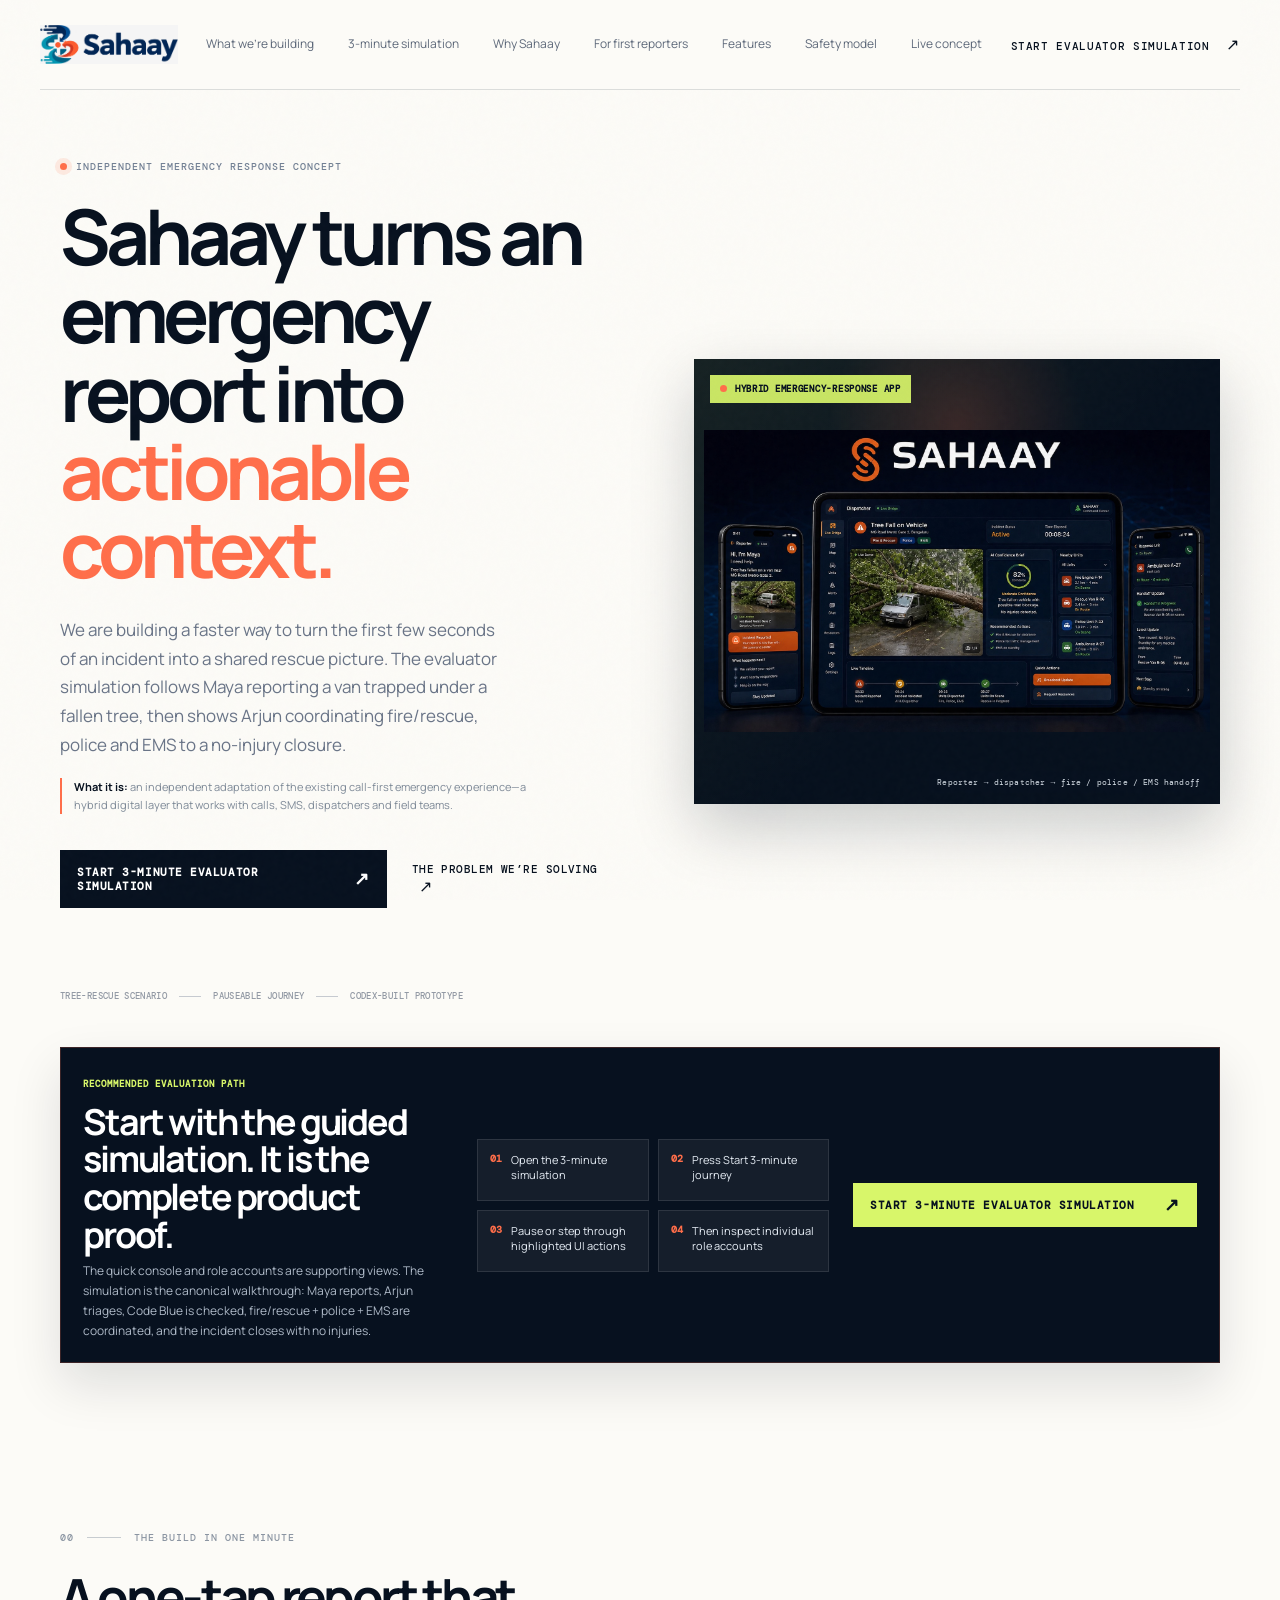
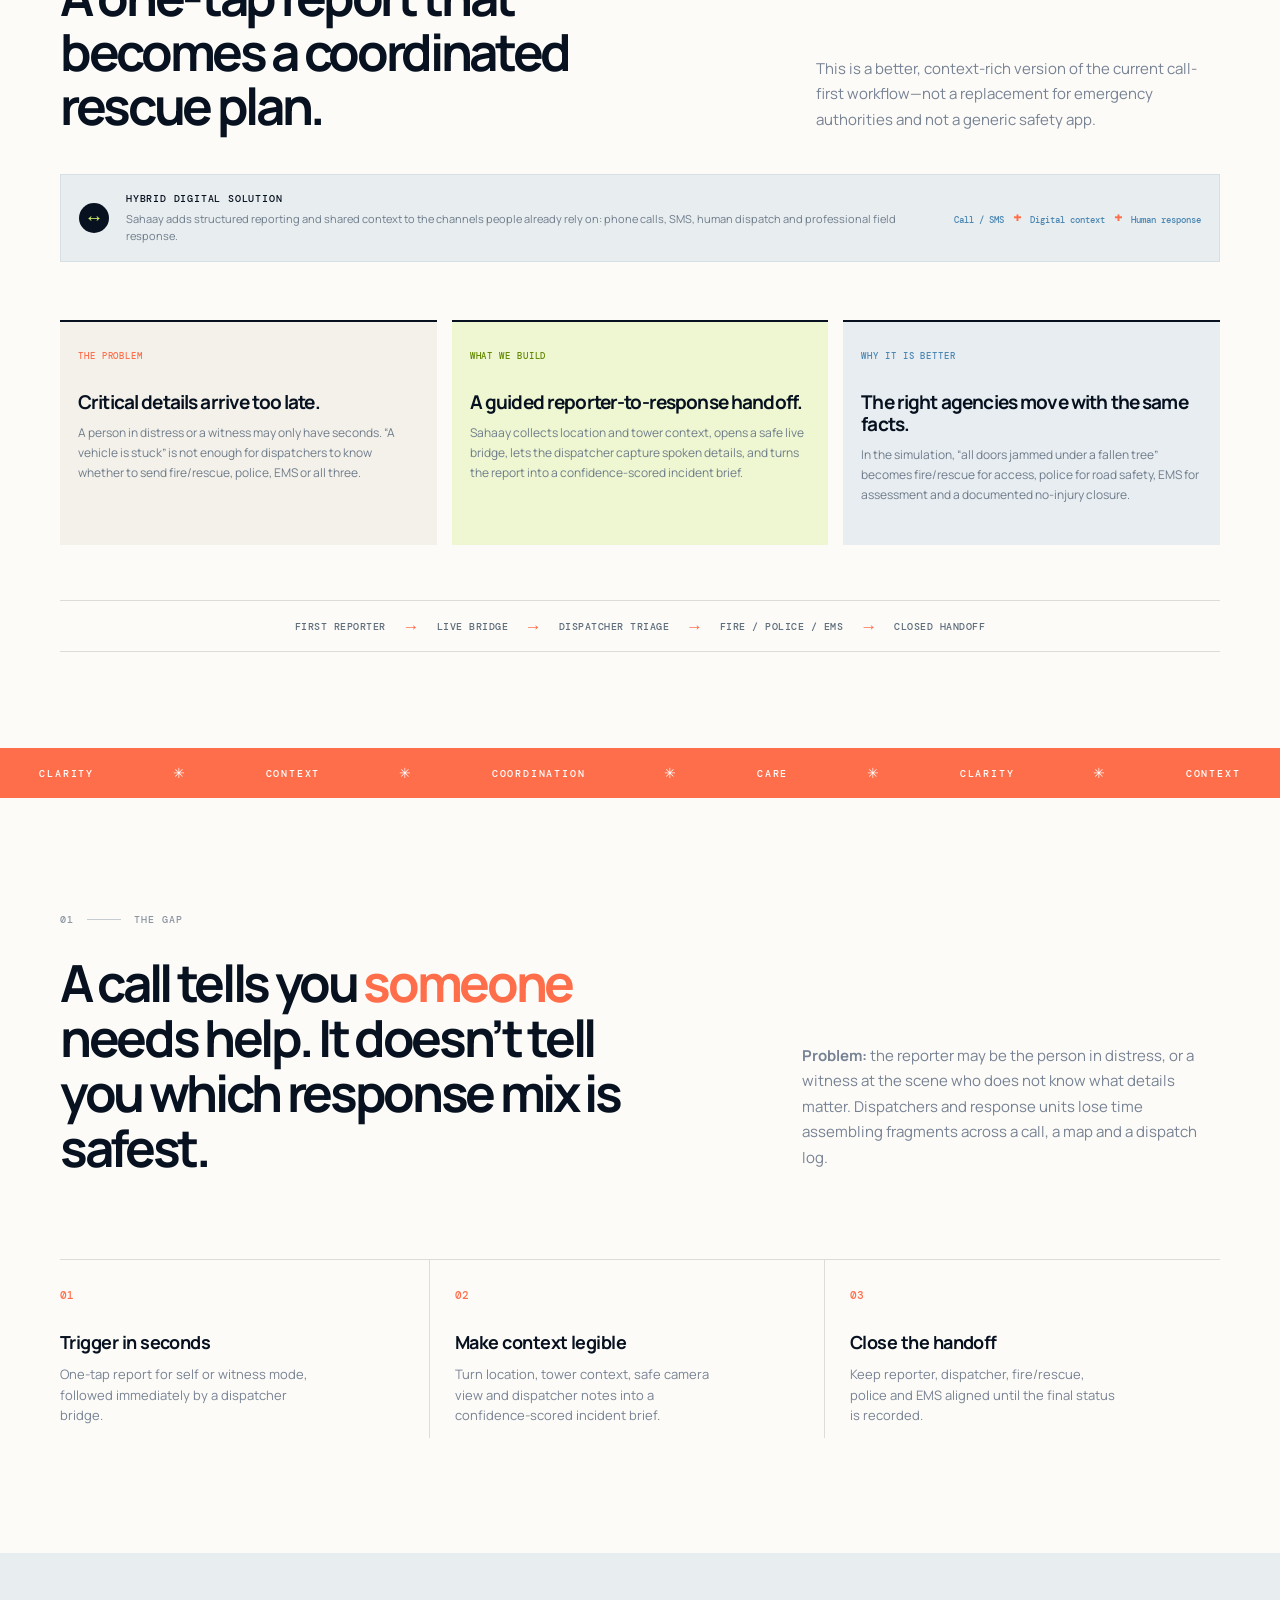
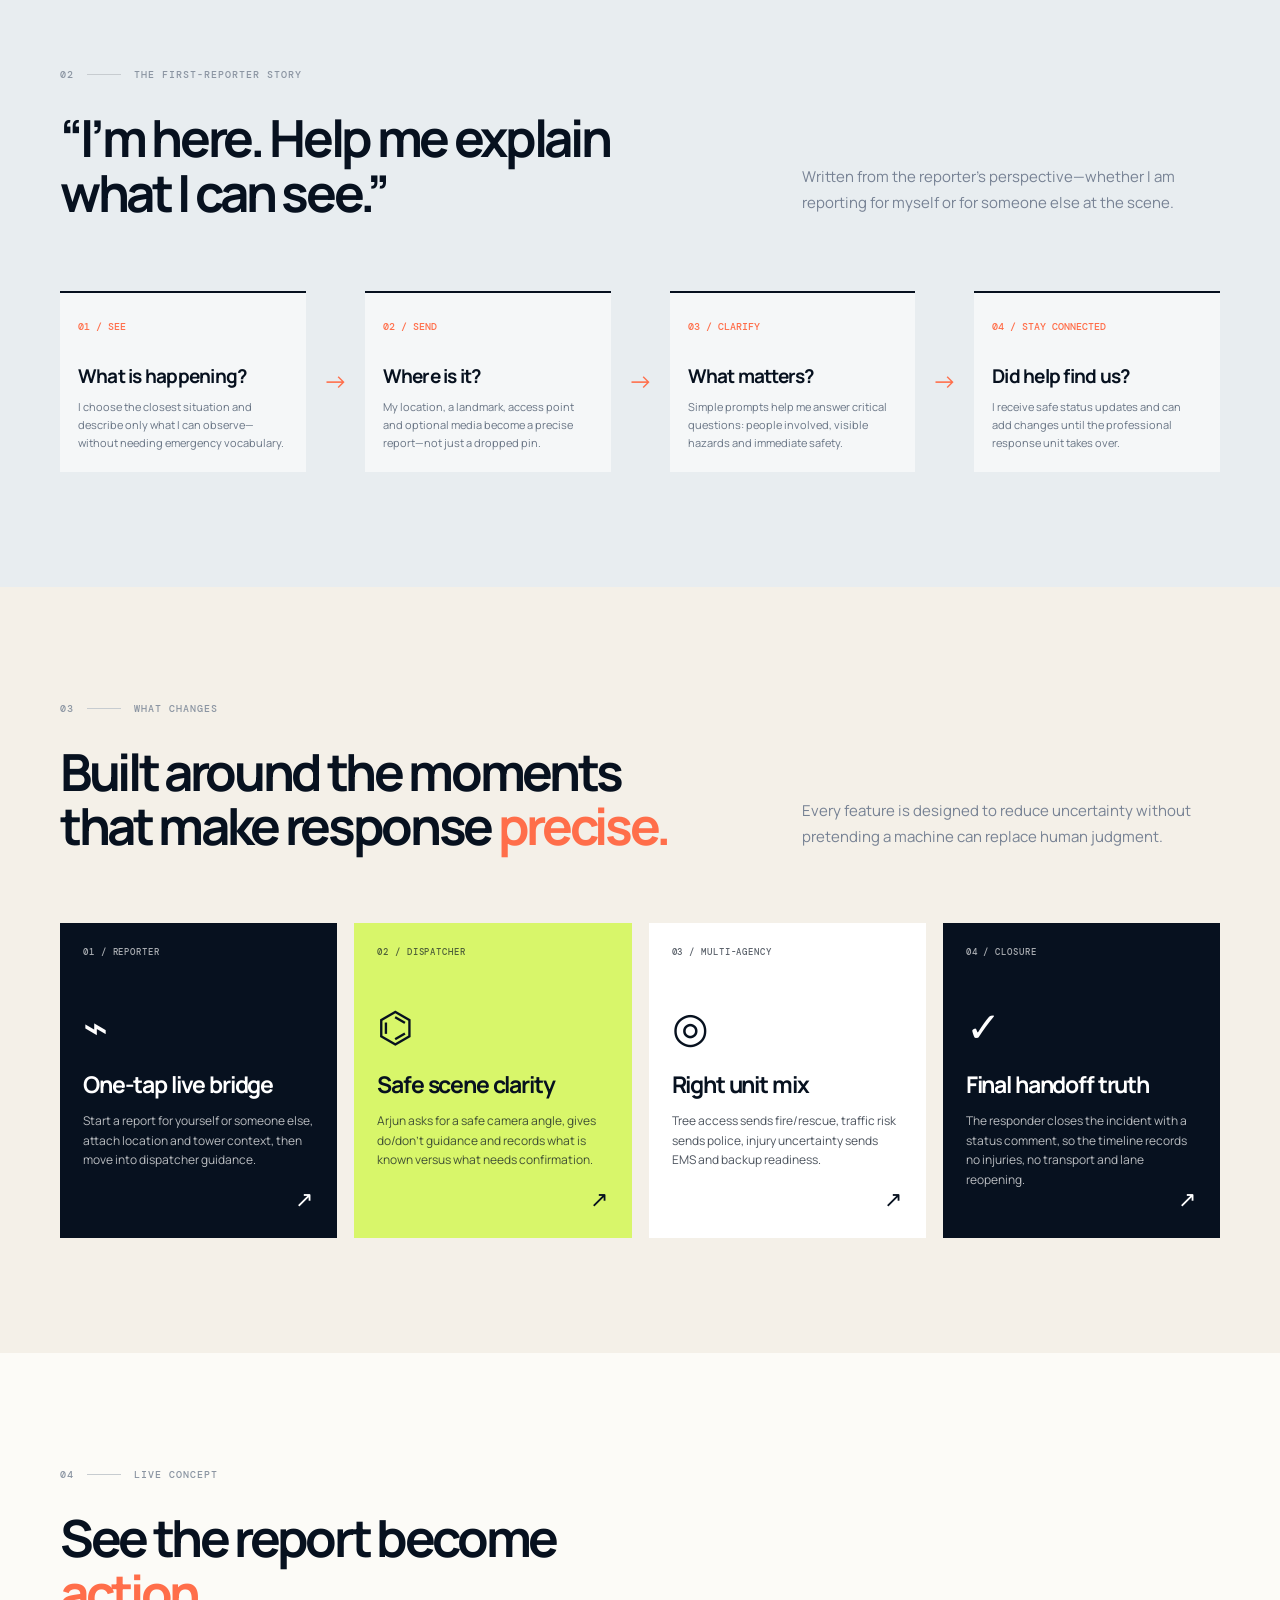
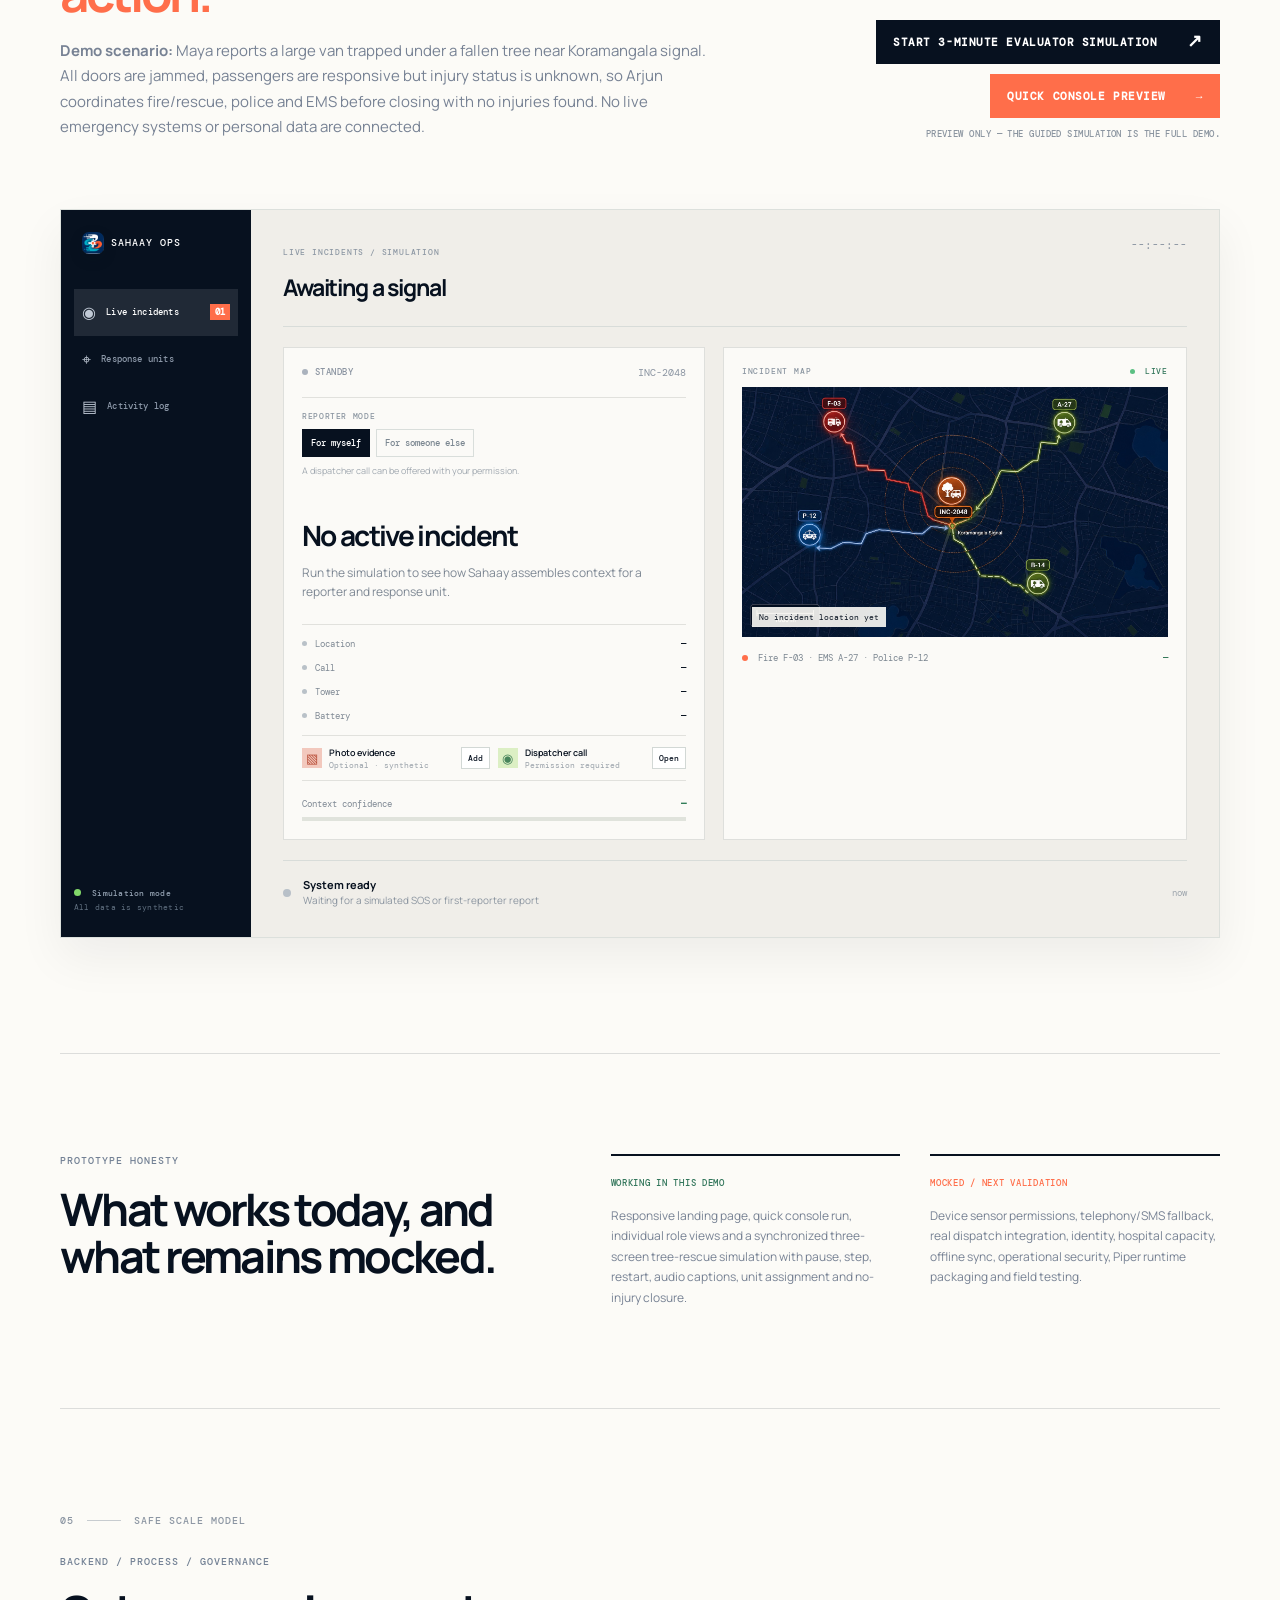
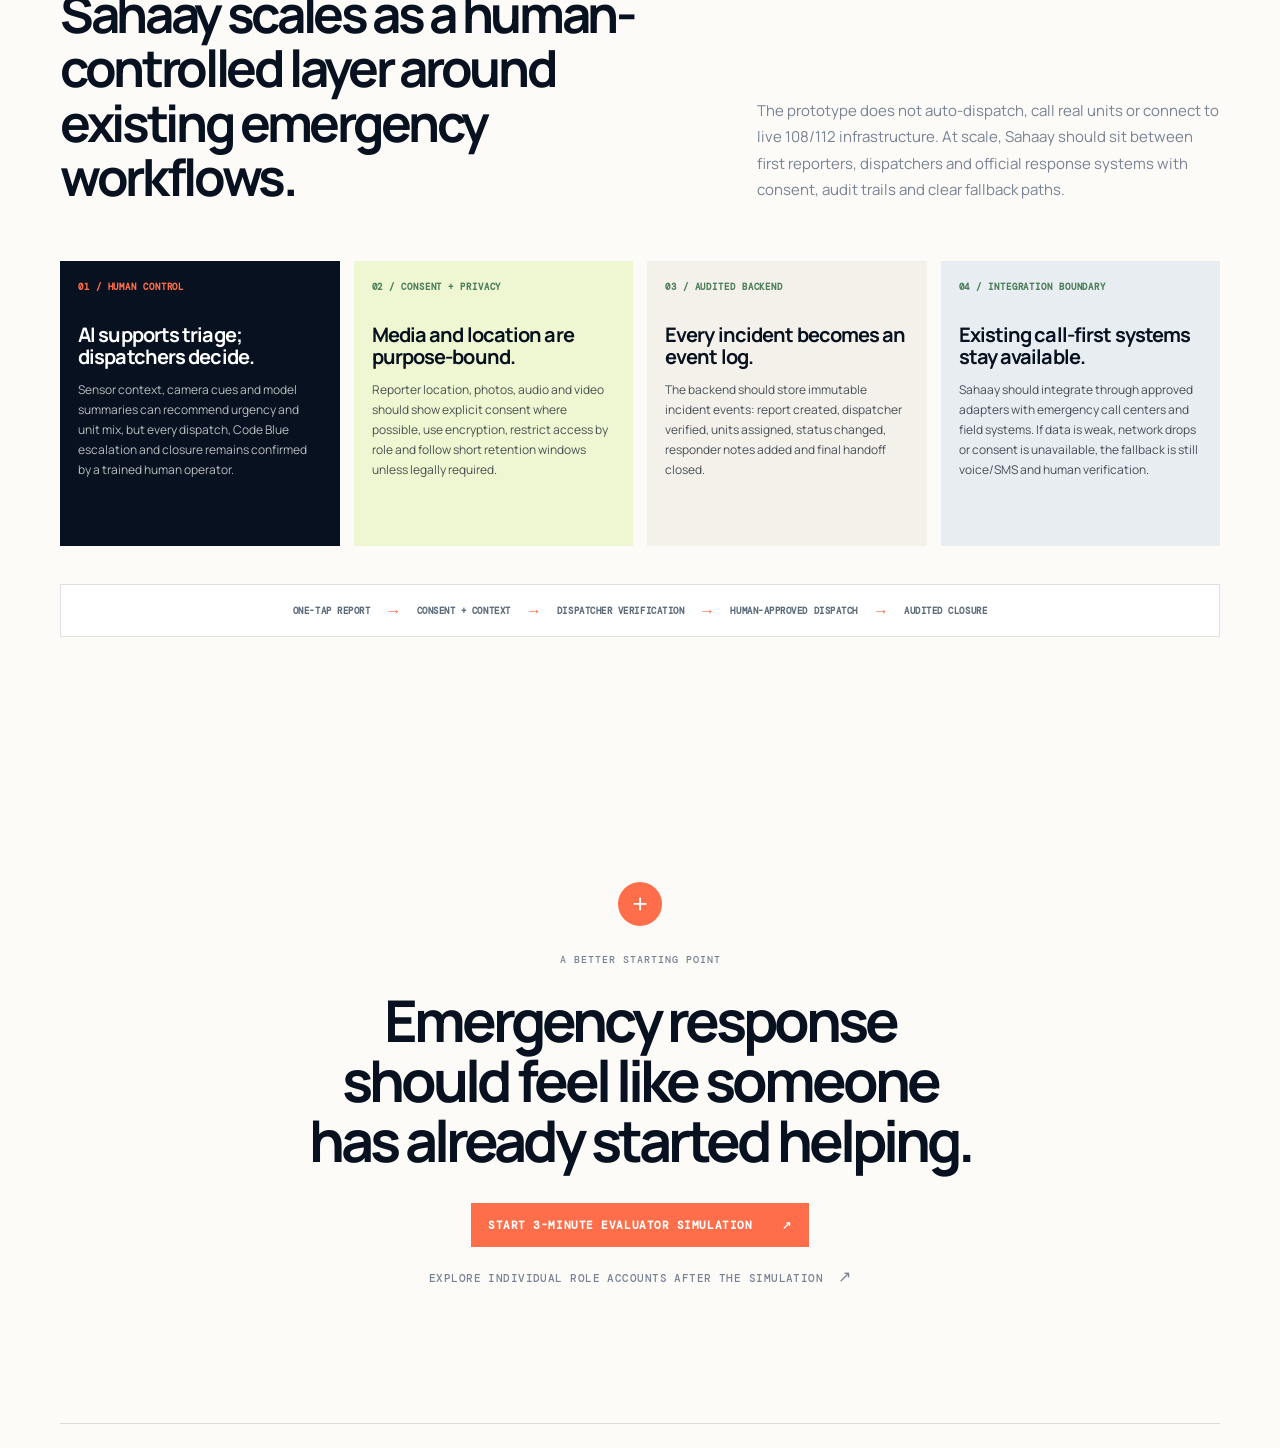
==== index.html @ c4c4ac71 "Build Sahaay emergency response prototype" ====
<!doctype html>
<html lang="en">
  <head>
    <meta charset="UTF-8" />
    <meta name="viewport" content="width=device-width, initial-scale=1.0" />
    <meta name="theme-color" content="#07111f" />
    <meta name="description" content="Sahaay is an independent Indian emergency-response prototype for first reporters, dispatchers and response units. The guided demo shows a tree-fall vehicle rescue where one report becomes a verified multi-agency handoff." />
    <meta name="keywords" content="emergency response, first reporter, witness reporting, dispatcher, SOS, incident intelligence, India, public service prototype" />
    <title>Sahaay — Emergency response, with the full picture</title>
    <link rel="icon" href="assets/sahaay-mark-logo.png" type="image/png" />
    <link rel="apple-touch-icon" href="assets/sahaay-mark-logo.png" />
    <script type="application/ld+json">
      {"@context":"https://schema.org","@type":"SoftwareApplication","name":"Sahaay","applicationCategory":"PublicSafetyApplication","description":"An independent hackathon prototype for a reporter who may be the person in distress or someone reporting for them. Sahaay turns a one-tap report into a confidence-scored live bridge, dispatcher brief and multi-agency response handoff.","audience":["People reporting for themselves","Witnesses reporting for someone else","Emergency dispatchers","Police, fire and medical response units","Hackathon evaluators"],"featureList":["Recommended 3-minute guided evaluator simulation","One-tap self or witness incident reporting","Location and tower context","Safe camera guidance","Human-reviewed live incident bridge","Fire, police and EMS dispatch package","Code Blue escalation check","No-injury closure handoff","Human-controlled safe-scale model"],"isAccessibleForFree":true,"softwareVersion":"concept-spike-1","releaseNotes":"simulation.html is the canonical evaluator walkthrough. Synthetic data only; no live emergency-system integration."}
    </script>
    <link rel="preconnect" href="https://fonts.googleapis.com" />
    <link rel="preconnect" href="https://fonts.gstatic.com" crossorigin />
    <link href="https://fonts.googleapis.com/css2?family=DM+Mono:wght@400;500&family=Manrope:wght@400;500;600;700;800&display=swap" rel="stylesheet" />
    <link rel="stylesheet" href="styles.css" />
  </head>
  <body>
    <div class="noise" aria-hidden="true"></div>
    <header class="site-header">
      <a class="brand brand-full" href="#top" aria-label="Sahaay home"><img class="brand-logo" src="assets/sahaay-logo.png" alt="" /></a>
      <nav class="nav-links" id="primaryNav" aria-label="Primary navigation">
        <a href="#build">What we’re building</a>
        <a href="simulation.html">3-minute simulation</a>
        <a href="#why">Why Sahaay</a>
        <a href="#responders">For first reporters</a>
        <a href="#features">Features</a>
        <a href="#safety">Safety model</a>
        <a href="#demo">Live concept</a>
      </nav>
      <button class="menu-toggle" type="button" aria-label="Open menu" aria-expanded="false" aria-controls="primaryNav"><span></span><span></span><span></span></button>
      <a class="header-cta" href="simulation.html">Start evaluator simulation <span>↗</span></a>
    </header>

    <main id="top">
      <section class="hero shell">
        <div class="hero-copy">
          <p class="eyebrow"><span class="pulse-dot"></span> Independent emergency response concept</p>
          <h1>Sahaay turns an emergency report into <em>actionable context.</em></h1>
          <p class="hero-lede">We are building a faster way to turn the first few seconds of an incident into a shared rescue picture. The evaluator simulation follows Maya reporting a van trapped under a fallen tree, then shows Arjun coordinating fire/rescue, police and EMS to a no-injury closure.</p>
          <p class="hybrid-positioning"><strong>What it is:</strong> an independent adaptation of the existing call-first emergency experience—a hybrid digital layer that works with calls, SMS, dispatchers and field teams.</p>
          <div class="hero-actions">
            <a class="button button-primary" href="simulation.html">Start 3-minute evaluator simulation <span>↗</span></a>
            <a class="text-link" href="#why">The problem we’re solving <span>↗</span></a>
          </div>
          <div class="trust-row"><span>Tree-rescue scenario</span><span class="trust-line"></span><span>Pauseable journey</span><span class="trust-line"></span><span>Codex-built prototype</span></div>
        </div>
        <div class="hero-visual hero-visual-image" aria-label="Sahaay emergency-response app mockup showing reporter, dispatcher and response-unit screens for the tree-fall rescue">
          <img src="assets/sahaay-hero-app-v3.jpg" alt="Sahaay emergency-response app mockup with reporter mobile, dispatcher tablet and response-unit mobile screens for a synthetic tree-fall rescue" />
          <span class="mockup-badge">Hybrid emergency-response app</span>
          <span class="mockup-caption">Reporter → dispatcher → fire / police / EMS handoff</span>
        </div>
      </section>

      <section class="evaluator-path shell" aria-labelledby="evaluatorPathTitle">
        <div class="evaluator-path-copy">
          <span class="path-kicker">Recommended evaluation path</span>
          <h2 id="evaluatorPathTitle">Start with the guided simulation. It is the complete product proof.</h2>
          <p>The quick console and role accounts are supporting views. The simulation is the canonical walkthrough: Maya reports, Arjun triages, Code Blue is checked, fire/rescue + police + EMS are coordinated, and the incident closes with no injuries.</p>
        </div>
        <ol class="path-steps" aria-label="How to evaluate Sahaay">
          <li><strong>01</strong><span>Open the 3-minute simulation</span></li>
          <li><strong>02</strong><span>Press Start 3-minute journey</span></li>
          <li><strong>03</strong><span>Pause or step through highlighted UI actions</span></li>
          <li><strong>04</strong><span>Then inspect individual role accounts</span></li>
        </ol>
        <a class="button button-primary" href="simulation.html">Start 3-minute evaluator simulation <span>↗</span></a>
      </section>

      <section class="build-brief shell" id="build" aria-labelledby="build-title">
        <div class="section-kicker"><span>00</span><span class="kicker-line"></span><span>The build in one minute</span></div>
        <div class="build-brief-heading"><h2 id="build-title">A one-tap report that becomes a coordinated rescue plan.</h2><p>This is a better, context-rich version of the current call-first workflow—not a replacement for emergency authorities and not a generic safety app.</p></div>
        <div class="hybrid-note"><span class="hybrid-note-mark">↔</span><div><strong>Hybrid digital solution</strong><p>Sahaay adds structured reporting and shared context to the channels people already rely on: phone calls, SMS, human dispatch and professional field response.</p></div><span class="hybrid-flow">Call / SMS <b>+</b> Digital context <b>+</b> Human response</span></div>
        <div class="build-brief-grid">
          <article><span class="brief-label problem-label">THE PROBLEM</span><h3>Critical details arrive too late.</h3><p>A person in distress or a witness may only have seconds. “A vehicle is stuck” is not enough for dispatchers to know whether to send fire/rescue, police, EMS or all three.</p></article>
          <article><span class="brief-label build-label">WHAT WE BUILD</span><h3>A guided reporter-to-response handoff.</h3><p>Sahaay collects location and tower context, opens a safe live bridge, lets the dispatcher capture spoken details, and turns the report into a confidence-scored incident brief.</p></article>
          <article><span class="brief-label better-label">WHY IT IS BETTER</span><h3>The right agencies move with the same facts.</h3><p>In the simulation, “all doors jammed under a fallen tree” becomes fire/rescue for access, police for road safety, EMS for assessment and a documented no-injury closure.</p></article>
        </div>
        <div class="journey-line" aria-label="Sahaay main journey"><span>First reporter</span><b>→</b><span>Live bridge</span><b>→</b><span>Dispatcher triage</span><b>→</b><span>Fire / Police / EMS</span><b>→</b><span>Closed handoff</span></div>
      </section>

      <section class="marquee-strip" aria-label="Sahaay principles"><div class="marquee-inner"><span>CLARITY</span><b>✳</b><span>CONTEXT</span><b>✳</b><span>COORDINATION</span><b>✳</b><span>CARE</span><b>✳</b><span>CLARITY</span><b>✳</b><span>CONTEXT</span></div></section>

      <section class="section shell" id="why">
        <div class="section-kicker"><span>01</span><span class="kicker-line"></span><span>The gap</span></div>
        <div class="split-heading"><h2>A call tells you <em>someone</em> needs help. It doesn’t tell you which response mix is safest.</h2><p><strong>Problem:</strong> the reporter may be the person in distress, or a witness at the scene who does not know what details matter. Dispatchers and response units lose time assembling fragments across a call, a map and a dispatch log.</p></div>
        <div class="stat-grid"><article><strong>01</strong><h3>Trigger in seconds</h3><p>One-tap report for self or witness mode, followed immediately by a dispatcher bridge.</p></article><article><strong>02</strong><h3>Make context legible</h3><p>Turn location, tower context, safe camera view and dispatcher notes into a confidence-scored incident brief.</p></article><article><strong>03</strong><h3>Close the handoff</h3><p>Keep reporter, dispatcher, fire/rescue, police and EMS aligned until the final status is recorded.</p></article></div>
      </section>

      <section class="section responder-section" id="responders">
        <div class="shell"><div class="section-kicker"><span>02</span><span class="kicker-line"></span><span>The first-reporter story</span></div>
          <div class="split-heading"><h2>“I’m here. Help me explain what I can see.”</h2><p>Written from the reporter’s perspective—whether I am reporting for myself or for someone else at the scene.</p></div>
          <div class="responder-flow" aria-label="Reporter experience with Sahaay, for self-reporting or reporting for someone else">
            <article><span class="flow-step">01 / SEE</span><h3>What is happening?</h3><p>I choose the closest situation and describe only what I can observe—without needing emergency vocabulary.</p></article>
            <span class="flow-arrow">→</span>
            <article><span class="flow-step">02 / SEND</span><h3>Where is it?</h3><p>My location, a landmark, access point and optional media become a precise report—not just a dropped pin.</p></article>
            <span class="flow-arrow">→</span>
            <article><span class="flow-step">03 / CLARIFY</span><h3>What matters?</h3><p>Simple prompts help me answer critical questions: people involved, visible hazards and immediate safety.</p></article>
            <span class="flow-arrow">→</span>
            <article><span class="flow-step">04 / STAY CONNECTED</span><h3>Did help find us?</h3><p>I receive safe status updates and can add changes until the professional response unit takes over.</p></article>
          </div>
        </div>
      </section>

      <section class="section feature-section" id="features">
        <div class="shell"><div class="section-kicker"><span>03</span><span class="kicker-line"></span><span>What changes</span></div><div class="split-heading"><h2>Built around the moments that make response <em>precise.</em></h2><p>Every feature is designed to reduce uncertainty without pretending a machine can replace human judgment.</p></div>
          <div class="feature-grid">
            <article class="feature-card feature-dark"><div class="feature-number">01 / REPORTER</div><div class="feature-icon">⌁</div><h3>One-tap live bridge</h3><p>Start a report for yourself or someone else, attach location and tower context, then move into dispatcher guidance.</p><span class="feature-arrow">↗</span></article>
            <article class="feature-card feature-lime"><div class="feature-number">02 / DISPATCHER</div><div class="feature-icon">⌬</div><h3>Safe scene clarity</h3><p>Arjun asks for a safe camera angle, gives do/don’t guidance and records what is known versus what needs confirmation.</p><span class="feature-arrow">↗</span></article>
            <article class="feature-card feature-cream"><div class="feature-number">03 / MULTI-AGENCY</div><div class="feature-icon">◎</div><h3>Right unit mix</h3><p>Tree access sends fire/rescue, traffic risk sends police, injury uncertainty sends EMS and backup readiness.</p><span class="feature-arrow">↗</span></article>
            <article class="feature-card feature-dark"><div class="feature-number">04 / CLOSURE</div><div class="feature-icon">✓</div><h3>Final handoff truth</h3><p>The responder closes the incident with a status comment, so the timeline records no injuries, no transport and lane reopening.</p><span class="feature-arrow">↗</span></article>
          </div>
        </div>
      </section>

      <section class="section demo-section" id="demo"><div class="shell"><div class="section-kicker"><span>04</span><span class="kicker-line"></span><span>Live concept</span></div><div class="demo-heading"><div><h2>See the report become <em>action.</em></h2><p><strong>Demo scenario:</strong> Maya reports a large van trapped under a fallen tree near Koramangala signal. All doors are jammed, passengers are responsive but injury status is unknown, so Arjun coordinates fire/rescue, police and EMS before closing with no injuries found. No live emergency systems or personal data are connected.</p></div><div class="demo-actions"><a class="button button-primary simulate-btn" href="simulation.html">Start 3-minute evaluator simulation <span>↗</span></a><button class="button button-dark simulate-btn" id="simulateBtn" type="button">Quick console preview <span>→</span></button><small class="demo-action-note">Preview only — the guided simulation is the full demo.</small></div></div>
        <div class="demo-console">
          <div class="console-sidebar"><div class="console-brand"><img class="brand-mark-img brand-mark-small" src="assets/sahaay-mark-logo.png" alt="" /> SAHAAY OPS</div><div class="console-nav active"><span>◉</span> Live incidents <b>01</b></div><div class="console-nav"><span>⌖</span> Response units</div><div class="console-nav"><span>▤</span> Activity log</div><div class="console-footer"><span class="online-dot"></span> Simulation mode<br /><small>All data is synthetic</small></div></div>
          <div class="console-main"><div class="console-toolbar"><div><small>LIVE INCIDENTS / SIMULATION</small><h3 id="incidentTitle">Awaiting a signal</h3></div><span class="toolbar-time mono" id="toolbarTime">--:--:--</span></div>
            <div class="console-grid"><div class="incident-panel"><div class="panel-heading"><span class="status-pill muted" id="incidentStatus"><i></i> STANDBY</span><span class="mono">INC-2048</span></div><div class="reporter-mode" aria-label="Choose who is reporting"><span class="mode-label">REPORTER MODE</span><div class="mode-buttons"><button class="mode-button active" data-mode="self" type="button">For myself</button><button class="mode-button" data-mode="other" type="button">For someone else</button></div><small id="modeHint">A dispatcher call can be offered with your permission.</small></div><div class="big-signal" id="bigSignal">No active incident</div><p class="panel-copy" id="panelCopy">Run the simulation to see how Sahaay assembles context for a reporter and response unit.</p><div class="sensor-list"><div><span class="sensor-dot"></span><span>Location</span><b id="sensorLocation">—</b></div><div><span class="sensor-dot"></span><span>Call</span><b id="sensorCall">—</b></div><div><span class="sensor-dot"></span><span>Tower</span><b id="sensorNetwork">—</b></div><div><span class="sensor-dot"></span><span>Battery</span><b id="sensorBattery">—</b></div></div><div class="evidence-tools"><div class="evidence-tool"><span class="evidence-icon">▧</span><div><strong>Photo evidence</strong><small id="photoStatus">Optional · synthetic</small></div><button class="evidence-button" id="photoBtn" type="button">Add</button><input id="photoInput" type="file" accept="image/*" capture="environment" hidden /></div><div class="evidence-tool"><span class="evidence-icon audio">◉</span><div><strong>Dispatcher call</strong><small id="audioStatus">Permission required</small></div><button class="evidence-button" id="audioBtn" type="button">Open</button></div></div><div class="confidence"><span>Context confidence</span><strong id="confidenceValue">—</strong><div class="confidence-bar"><i id="confidenceBar"></i></div></div></div>
              <div class="map-panel"><div class="map-toolbar"><span>INCIDENT MAP</span><span class="map-live"><i></i> LIVE</span></div><div class="large-map map-image"><img src="assets/incident-map-evaluator-v2.jpg" alt="Synthetic dark incident map with Fire F-03, Ambulance A-27, Police P-12 and backup B-14 routes converging on INC-2048" /><span class="map-caption" id="mapCaption">No incident location yet</span></div><div class="unit-status"><span><i class="unit-dot"></i> Fire F-03 · EMS A-27 · Police P-12</span><b id="unitEta">—</b></div></div></div>
            <div class="timeline" id="timeline"><div class="timeline-item"><span class="timeline-dot"></span><div><strong>System ready</strong><small>Waiting for a simulated SOS or first-reporter report</small></div><time>now</time></div></div>
          </div>
        </div>
      </div></section>

      <section class="scope-section shell" aria-labelledby="scope-title"><div><p class="eyebrow">Prototype honesty</p><h2 id="scope-title">What works today, and what remains mocked.</h2></div><div class="scope-grid"><div><span class="scope-label works">WORKING IN THIS DEMO</span><p>Responsive landing page, quick console run, individual role views and a synchronized three-screen tree-rescue simulation with pause, step, restart, audio captions, unit assignment and no-injury closure.</p></div><div><span class="scope-label mocked">MOCKED / NEXT VALIDATION</span><p>Device sensor permissions, telephony/SMS fallback, real dispatch integration, identity, hospital capacity, offline sync, operational security, Piper runtime packaging and field testing.</p></div></div></section>

      <section class="safe-scale-section shell" id="safety" aria-labelledby="safety-title">
        <div class="section-kicker"><span>05</span><span class="kicker-line"></span><span>Safe scale model</span></div>
        <div class="safe-scale-heading">
          <div>
            <p class="eyebrow">Backend / process / governance</p>
            <h2 id="safety-title">Sahaay scales as a human-controlled layer around existing emergency workflows.</h2>
          </div>
          <p>The prototype does not auto-dispatch, call real units or connect to live 108/112 infrastructure. At scale, Sahaay should sit between first reporters, dispatchers and official response systems with consent, audit trails and clear fallback paths.</p>
        </div>
        <div class="safe-scale-grid" aria-label="How Sahaay could work safely at scale">
          <article>
            <span class="safe-label">01 / HUMAN CONTROL</span>
            <h3>AI supports triage; dispatchers decide.</h3>
            <p>Sensor context, camera cues and model summaries can recommend urgency and unit mix, but every dispatch, Code Blue escalation and closure remains confirmed by a trained human operator.</p>
          </article>
          <article>
            <span class="safe-label">02 / CONSENT + PRIVACY</span>
            <h3>Media and location are purpose-bound.</h3>
            <p>Reporter location, photos, audio and video should show explicit consent where possible, use encryption, restrict access by role and follow short retention windows unless legally required.</p>
          </article>
          <article>
            <span class="safe-label">03 / AUDITED BACKEND</span>
            <h3>Every incident becomes an event log.</h3>
            <p>The backend should store immutable incident events: report created, dispatcher verified, units assigned, status changed, responder notes added and final handoff closed.</p>
          </article>
          <article>
            <span class="safe-label">04 / INTEGRATION BOUNDARY</span>
            <h3>Existing call-first systems stay available.</h3>
            <p>Sahaay should integrate through approved adapters with emergency call centers and field systems. If data is weak, network drops or consent is unavailable, the fallback is still voice/SMS and human verification.</p>
          </article>
        </div>
        <div class="process-strip" aria-label="Safe incident process">
          <span>One-tap report</span>
          <b>→</b>
          <span>Consent + context</span>
          <b>→</b>
          <span>Dispatcher verification</span>
          <b>→</b>
          <span>Human-approved dispatch</span>
          <b>→</b>
          <span>Audited closure</span>
        </div>
      </section>

      <section class="closing shell"><div class="closing-mark">+</div><p class="eyebrow">A better starting point</p><h2>Emergency response should feel like someone has already started helping.</h2><a class="button button-dark" href="simulation.html">Start 3-minute evaluator simulation <span>↗</span></a><p class="closing-secondary"><a class="text-link" href="demo-login.html">Explore individual role accounts after the simulation <span>↗</span></a></p></section>
    </main>
    <footer class="site-footer shell"><span>© 2026 Sahaay concept</span><span>Independent prototype · Not an official government service</span><a href="#top">Back to top ↑</a></footer>
    <script src="menu.js"></script>
    <script src="app.js"></script>
  </body>
</html>
---- styles.css ----
:root{--ink:#07111f;--muted:#657084;--cream:#f4f0e8;--paper:#fcfbf7;--lime:#d8f66a;--orange:#ff6e4a;--line:rgba(7,17,31,.13);--mono:'DM Mono',monospace;--sans:'Manrope',sans-serif}*{box-sizing:border-box}html{scroll-behavior:smooth}body{margin:0;background:var(--paper);color:var(--ink);font-family:var(--sans);font-size:15px;line-height:1.55}.noise{position:fixed;inset:0;pointer-events:none;opacity:.035;z-index:20;background-image:url("data:image/svg+xml,%3Csvg viewBox='0 0 180 180' xmlns='http://www.w3.org/2000/svg'%3E%3Cfilter id='n'%3E%3CfeTurbulence type='fractalNoise' baseFrequency='.8' numOctaves='4' stitchTiles='stitch'/%3E%3C/filter%3E%3Crect width='100%25' height='100%25' filter='url(%23n)' opacity='.55'/%3E%3C/svg%3E")}.shell{width:min(1160px,calc(100% - 80px));margin:0 auto}.site-header{width:min(1280px,calc(100% - 80px));height:90px;margin:auto;display:flex;align-items:center;justify-content:space-between;border-bottom:1px solid var(--line)}.brand,.nav-links a,.header-cta,.text-link{color:inherit;text-decoration:none}.brand{display:flex;align-items:center;gap:10px;font:500 13px var(--mono);letter-spacing:.12em}.brand-mark{display:grid;place-items:center;width:25px;height:25px;border-radius:50%;background:var(--orange);color:white;font:700 18px var(--sans);line-height:1}.nav-links{display:flex;gap:34px;color:#5e697a;font-size:12px}.nav-links a:hover,.text-link:hover,.site-footer a:hover{color:var(--orange)}.header-cta{font:500 11px var(--mono);text-transform:uppercase;letter-spacing:.06em}.header-cta span{font-size:16px;margin-left:9px}.hero{min-height:665px;display:grid;grid-template-columns:1fr .95fr;align-items:center;gap:80px;padding:70px 0}.eyebrow,.section-kicker,.feature-number,.console-toolbar small,.map-toolbar,.console-nav,.console-footer,.trust-row,.card-bottom,.location-row small{font:500 10px var(--mono);letter-spacing:.1em;text-transform:uppercase}.eyebrow{display:flex;align-items:center;gap:9px;color:#728094}.pulse-dot,.online-dot{width:7px;height:7px;display:inline-block;border-radius:50%;background:var(--orange);box-shadow:0 0 0 5px rgba(255,110,74,.13)}h1,h2,h3,p{margin-top:0}h1{font-size:clamp(48px,6vw,78px);line-height:1.02;letter-spacing:-.065em;max-width:660px;margin:24px 0 27px;font-weight:700}h1 em,h2 em{font-style:normal;color:var(--orange)}.hero-lede{max-width:450px;color:#697487;font-size:17px;line-height:1.7}.hero-actions{display:flex;align-items:center;gap:25px;margin-top:36px}.button{display:inline-flex;align-items:center;gap:30px;border:0;text-decoration:none;font:600 11px var(--mono);letter-spacing:.05em;text-transform:uppercase;padding:15px 17px;cursor:pointer;transition:transform .2s,box-shadow .2s}.button:hover{transform:translateY(-2px);box-shadow:0 9px 20px rgba(7,17,31,.12)}.button-primary{background:var(--ink);color:white}.button-primary span{font-size:18px;line-height:.6}.button-dark{background:var(--orange);color:white}.text-link{font:500 11px var(--mono);text-transform:uppercase;letter-spacing:.04em}.text-link span{font-size:16px;margin-left:7px}.trust-row{display:flex;align-items:center;gap:12px;margin-top:82px;color:#9299a4;font-size:9px;letter-spacing:.04em}.trust-line{width:22px;height:1px;background:#c6cad0}.hero-visual{height:445px;position:relative;background:var(--ink);overflow:hidden}.hero-visual:before{content:'';position:absolute;inset:0;background:linear-gradient(135deg,rgba(216,246,106,.08),transparent 55%)}.orb{position:absolute;border-radius:50%;filter:blur(3px)}.orb-one{width:300px;height:300px;background:rgba(216,246,106,.13);top:-145px;right:-85px}.orb-two{width:220px;height:220px;background:rgba(255,110,74,.15);bottom:-160px;left:-65px}.hero-card{position:absolute;top:82px;left:13%;width:74%;background:#fcfbf7;padding:21px 22px;box-shadow:0 25px 60px rgba(0,0,0,.28)}.card-top,.signal-title,.location-row,.card-bottom,.panel-heading,.unit-status,.map-toolbar,.console-toolbar{display:flex;align-items:center;justify-content:space-between}.status-pill{display:inline-flex;align-items:center;gap:7px;color:#32765b;font:500 9px var(--mono);letter-spacing:.05em}.status-pill i{width:6px;height:6px;border-radius:50%;background:#55bb80}.status-pill.muted{color:#8b94a1}.status-pill.muted i{background:#aab2bd}.mono{font:10px var(--mono);color:#8b95a2}.signal-title{justify-content:flex-start;gap:13px;margin:28px 0 22px}.signal-icon{display:grid;place-items:center;width:39px;height:39px;border-radius:50%;background:var(--orange);color:#fff;font-size:25px}.signal-title strong{display:block;font-size:16px;letter-spacing:-.03em}.signal-title small{display:block;color:#8a929d;font-size:10px;margin-top:3px}.location-row{justify-content:flex-start;gap:11px;border-top:1px solid var(--line);padding-top:17px}.pin{font-size:20px;color:var(--orange)}.location-row small{display:block;color:#9ba3ac;font-size:8px;letter-spacing:.06em}.location-row strong{font:500 11px var(--mono)}.mini-map,.large-map{position:relative;overflow:hidden;background-color:#dce2d6;background-image:linear-gradient(120deg,transparent 42%,rgba(75,110,101,.25) 43%,rgba(75,110,101,.25) 44%,transparent 45%),linear-gradient(30deg,transparent 48%,rgba(75,110,101,.2) 49%,rgba(75,110,101,.2) 50%,transparent 51%)}.mini-map{height:104px;margin-top:19px}.map-road{position:absolute;height:5px;background:rgba(255,255,255,.75);transform:rotate(32deg);width:150%}.road-a{top:40%;left:-15%}.road-b{top:60%;left:-6%;transform:rotate(-43deg);height:4px}.map-pin,.large-pin{position:absolute;display:grid;place-items:center;border-radius:50% 50% 50% 0;transform:rotate(-45deg);background:var(--orange);color:white;font-weight:700}.map-pin{width:22px;height:22px;left:48%;top:40%;font-size:15px}.map-label{position:absolute;bottom:8px;left:10px;font:500 8px var(--mono);background:rgba(252,251,247,.85);padding:4px 6px}.card-bottom{border-top:1px solid var(--line);padding-top:13px;margin-top:15px;color:#8b94a0;font-size:8px;letter-spacing:.03em}.float-tag{position:absolute;background:var(--lime);font:500 9px var(--mono);padding:10px 13px;box-shadow:0 10px 24px rgba(0,0,0,.18)}.tag-icon{font-size:16px;margin-right:8px}.tag-top{top:32px;right:20px}.tag-bottom{bottom:35px;left:30px;background:#f5f1e8}.green{color:#37865d}.marquee-strip{overflow:hidden;background:var(--orange);color:#fff;padding:16px 0}.marquee-inner{display:flex;align-items:center;justify-content:space-around;min-width:900px;font:500 10px var(--mono);letter-spacing:.18em}.marquee-inner b{font-size:14px;font-weight:400}.section{padding:115px 0}.section-kicker{display:flex;align-items:center;gap:13px;color:#8b95a2}.kicker-line{width:34px;height:1px;background:#c7ccd0}.split-heading{display:grid;grid-template-columns:1.1fr .75fr;gap:130px;align-items:end;margin-top:29px}.split-heading h2,.demo-heading h2{font-size:clamp(34px,4vw,55px);line-height:1.07;letter-spacing:-.065em;margin-bottom:0}.split-heading p,.demo-heading p{color:#778294;line-height:1.7;margin-bottom:4px}.stat-grid{display:grid;grid-template-columns:repeat(3,1fr);gap:25px;border-top:1px solid var(--line);margin-top:85px}.stat-grid article{padding:22px 14px 0 0;border-right:1px solid var(--line);min-height:170px}.stat-grid article:last-child{border-right:0}.stat-grid strong{font:500 11px var(--mono);color:var(--orange)}.stat-grid h3{font-size:18px;letter-spacing:-.03em;margin:23px 0 8px}.stat-grid p{color:#778294;max-width:270px;font-size:13px}.feature-section{background:var(--cream)}.feature-grid{display:grid;grid-template-columns:repeat(3,1fr);gap:17px;margin-top:70px}.feature-card{position:relative;min-height:315px;padding:23px;display:flex;flex-direction:column}.feature-dark{background:var(--ink);color:#fff}.feature-lime{background:var(--lime)}.feature-cream{background:#fff}.feature-number{font-size:9px;opacity:.65}.feature-icon{font-size:42px;margin-top:47px;line-height:1}.feature-card h3{font-size:23px;letter-spacing:-.05em;margin:20px 0 8px}.feature-card p{font-size:12px;max-width:250px;line-height:1.65;opacity:.72}.feature-arrow{position:absolute;right:24px;bottom:22px;font-size:22px}.demo-section{background:var(--paper)}.demo-heading{display:flex;align-items:end;justify-content:space-between;margin-top:29px}.demo-heading>div{max-width:650px}.demo-heading p{margin-top:18px}.simulate-btn{margin-bottom:4px}.demo-console{display:grid;grid-template-columns:190px 1fr;min-height:555px;background:#f0eee9;border:1px solid #dce0dc;margin-top:65px;box-shadow:0 20px 45px rgba(7,17,31,.06)}.console-sidebar{background:var(--ink);color:white;padding:22px 13px;display:flex;flex-direction:column}.console-brand{font:500 10px var(--mono);letter-spacing:.1em;padding:0 8px 35px}.console-brand .brand-mark{display:inline-grid;margin-right:7px;width:19px;height:19px;font-size:14px}.console-nav{display:flex;align-items:center;gap:10px;color:#8c98a8;padding:13px 8px;font-size:9px;letter-spacing:.02em;text-transform:none}.console-nav span{font-size:16px;color:#c1cad6}.console-nav.active{color:#fff;background:rgba(255,255,255,.1)}.console-nav b{margin-left:auto;background:var(--orange);font-size:9px;padding:2px 5px}.console-footer{margin-top:auto;color:#97a5b5;font-size:8px;line-height:1.8;letter-spacing:.03em;text-transform:none}.console-footer small{font:8px var(--mono);color:#617080}.online-dot{background:#82d96a;box-shadow:none;margin-right:6px}.console-main{padding:28px 32px;overflow:hidden}.console-toolbar{align-items:start;border-bottom:1px solid #d8dcd9;padding-bottom:20px}.console-toolbar small{color:#8d98a4;font-size:8px}.console-toolbar h3{font-size:23px;letter-spacing:-.05em;margin:9px 0 0}.toolbar-time{font-size:11px}.console-grid{display:grid;grid-template-columns:1fr 1.1fr;gap:18px;margin-top:20px}.incident-panel,.map-panel{background:#fbfaf7;border:1px solid #dedfdc;padding:18px}.panel-heading{font:500 9px var(--mono);color:#8a95a0}.big-signal{font-size:28px;font-weight:700;letter-spacing:-.06em;margin:36px 0 7px}.panel-copy{font-size:12px;color:#7e8894;min-height:39px}.sensor-list{border-top:1px solid #e1e1dd;border-bottom:1px solid #e1e1dd;margin-top:21px;padding:7px 0}.sensor-list div{display:flex;align-items:center;gap:8px;padding:6px 0;font:9px var(--mono);color:#7f8994}.sensor-list b{margin-left:auto;font-weight:500;color:var(--ink)}.sensor-dot{width:5px;height:5px;border-radius:50%;background:#b9c1c8}.sensor-dot.live{background:#65bd7d}.confidence{margin-top:17px;display:grid;grid-template-columns:1fr auto;gap:7px;font:9px var(--mono);color:#7f8994}.confidence strong{color:#2f7c57}.confidence-bar{height:4px;background:#e0e3dc;grid-column:1/-1}.confidence-bar i{display:block;height:100%;width:0;background:#63bd7a;transition:width .7s}.map-toolbar{font-size:8px;color:#8a95a0;margin-bottom:11px}.map-live{color:#32765b}.map-live i{display:inline-block;width:5px;height:5px;background:#5bc083;border-radius:50%;margin-right:4px}.large-map{height:250px}.map-grid-lines{position:absolute;inset:0;background-image:linear-gradient(rgba(255,255,255,.38) 1px,transparent 1px),linear-gradient(90deg,rgba(255,255,255,.38) 1px,transparent 1px);background-size:40px 40px}.map-route{position:absolute;height:4px;background:#fff;opacity:.75;transform-origin:left}.route-one{width:88%;top:65%;left:8%;transform:rotate(-25deg)}.route-two{width:65%;top:30%;left:39%;transform:rotate(65deg)}.large-pin{width:29px;height:29px;left:48%;top:48%;font-size:17px;z-index:2}.unit-marker{position:absolute;background:var(--ink);color:white;font:8px var(--mono);padding:5px;border-radius:50%;z-index:2}.unit-one{top:22%;left:19%}.unit-two{bottom:19%;right:18%}.map-caption{position:absolute;bottom:10px;left:10px;background:rgba(252,251,247,.9);padding:5px 7px;font:8px var(--mono)}.unit-status{padding-top:15px;color:#7c8791;font:9px var(--mono)}.unit-status b{color:#337758;font-weight:500}.unit-dot{display:inline-block;width:6px;height:6px;border-radius:50%;background:var(--orange);margin-right:5px}.timeline{border-top:1px solid #d8dcd9;margin-top:20px;padding-top:15px}.timeline-item{display:flex;align-items:center;gap:12px;font-size:11px}.timeline-dot{width:8px;height:8px;border-radius:50%;background:#b8c0c8;flex:none}.timeline-item strong{display:block}.timeline-item small{display:block;color:#8b95a0;font-size:10px}.timeline-item time{margin-left:auto;color:#9da5ad;font:9px var(--mono)}.timeline-item.live .timeline-dot{background:var(--orange);box-shadow:0 0 0 5px rgba(255,110,74,.12)}.closing{padding:130px 0 135px;text-align:center}.closing-mark{display:grid;place-items:center;margin:0 auto 27px;width:44px;height:44px;border-radius:50%;background:var(--orange);color:white;font-size:28px}.closing .eyebrow{justify-content:center}.closing h2{max-width:680px;margin:25px auto 32px;font-size:clamp(34px,4.5vw,60px);line-height:1.04;letter-spacing:-.07em}.site-footer{border-top:1px solid var(--line);padding:22px 0 28px;display:flex;justify-content:space-between;color:#89929d;font:9px var(--mono)}.site-footer a{color:inherit;text-decoration:none}@media(max-width:850px){.shell,.site-header{width:calc(100% - 40px)}.site-header{height:75px}.nav-links{display:none}.hero{grid-template-columns:1fr;gap:30px;padding:65px 0}.hero-visual{height:395px}.trust-row{margin-top:50px;flex-wrap:wrap}.split-heading{grid-template-columns:1fr;gap:24px}.section{padding:85px 0}.stat-grid{margin-top:55px}.feature-grid{grid-template-columns:1fr}.feature-card{min-height:250px}.feature-icon{margin-top:27px}.demo-heading{display:block}.simulate-btn{margin-top:25px}.demo-console{grid-template-columns:1fr}.console-sidebar{display:none}.console-main{padding:20px}.console-grid{grid-template-columns:1fr}.large-map{height:210px}.site-footer{display:grid;gap:10px}}@media(max-width:510px){h1{font-size:47px}.hero-lede{font-size:15px}.hero-actions{align-items:flex-start;flex-direction:column;gap:20px}.hero-visual{height:360px}.hero-card{top:67px;left:6%;width:88%;padding:16px}.tag-top{right:10px;top:20px;font-size:8px}.tag-bottom{bottom:15px;left:10px}.mini-map{height:80px}.location-row strong{font-size:9px}.card-bottom{font-size:7px}.marquee-inner{justify-content:flex-start;gap:27px}.split-heading h2,.demo-heading h2{font-size:38px}.stat-grid{grid-template-columns:1fr;gap:0}.stat-grid article{border-right:0;border-bottom:1px solid var(--line);min-height:auto;padding:21px 0}.stat-grid article:last-child{border-bottom:0}.console-toolbar h3{font-size:19px}.big-signal{font-size:25px}.site-footer{font-size:8px}}
:root{--responder-bg:#e8edf0}
.responder-section{background:var(--responder-bg)}
.responder-flow{display:grid;grid-template-columns:1fr auto 1fr auto 1fr auto 1fr;align-items:stretch;gap:17px;margin-top:72px}
.responder-flow article{background:rgba(255,255,255,.58);border-top:2px solid var(--ink);padding:20px 18px 19px}
.flow-step{font:500 10px var(--mono);color:var(--orange)}
.responder-flow h3{font-size:19px;letter-spacing:-.04em;margin:25px 0 7px}
.responder-flow p{font-size:11px;color:#687484;line-height:1.65;margin:0}
.flow-arrow{display:grid;place-items:center;color:var(--orange);font-size:25px}
.scope-section{display:grid;grid-template-columns:.85fr 1.15fr;gap:100px;padding:100px 0;border-top:1px solid var(--line)}
.scope-section h2{font-size:clamp(30px,3.5vw,47px);line-height:1.05;letter-spacing:-.06em;margin:18px 0 0}
.scope-grid{display:grid;grid-template-columns:1fr 1fr;gap:30px}
.scope-grid>div{border-top:2px solid var(--ink);padding-top:13px}
.scope-grid p{font-size:12px;color:#778294;line-height:1.7;margin:14px 0 0}
.scope-label{font:500 9px var(--mono);letter-spacing:.08em}.scope-label.works{color:#32765b}.scope-label.mocked{color:var(--orange)}
@media(max-width:850px){.responder-flow{grid-template-columns:1fr 1fr;gap:14px}.flow-arrow{display:none}.scope-section{grid-template-columns:1fr;gap:45px;padding:80px 0}.scope-grid{gap:18px}}
@media(max-width:510px){.responder-flow{grid-template-columns:1fr}.scope-grid{grid-template-columns:1fr}.responder-flow h3{margin-top:18px}}
.map-image{background:#0b1727}.map-image img{display:block;width:100%;height:100%;object-fit:cover}.map-image .map-caption{z-index:2}
.build-brief{padding:88px 0 96px}.build-brief-heading{display:grid;grid-template-columns:1.1fr .7fr;gap:120px;align-items:end;margin-top:25px}.build-brief-heading h2{font-size:clamp(34px,4vw,54px);line-height:1.06;letter-spacing:-.065em;margin:0}.build-brief-heading p{color:#778294;line-height:1.7;margin:0}.build-brief-grid{display:grid;grid-template-columns:repeat(3,1fr);gap:15px;margin-top:58px}.build-brief-grid article{min-height:225px;padding:20px 18px;border-top:2px solid var(--ink);background:#f3f1ea}.build-brief-grid article:nth-child(2){background:#eef7d1}.build-brief-grid article:nth-child(3){background:#e7edf0}.brief-label{font:500 9px var(--mono);letter-spacing:.1em}.problem-label{color:var(--orange)}.build-label{color:#638800}.better-label{color:#4b87b3}.build-brief-grid h3{font-size:19px;line-height:1.15;letter-spacing:-.045em;margin:27px 0 9px}.build-brief-grid p{font-size:12px;color:#6f7c8b;line-height:1.65;margin:0}.journey-line{display:flex;justify-content:center;align-items:center;gap:20px;margin-top:55px;padding:14px 0;border-top:1px solid var(--line);border-bottom:1px solid var(--line);font:500 10px var(--mono);color:#5e6d7c;text-transform:uppercase;letter-spacing:.05em}.journey-line b{color:var(--orange);font-size:17px;font-weight:400}@media(max-width:850px){.build-brief{padding:75px 0 80px}.build-brief-heading{grid-template-columns:1fr;gap:20px}.build-brief-grid{grid-template-columns:1fr}.build-brief-grid article{min-height:auto}.journey-line{flex-wrap:wrap;gap:12px 14px}}@media(max-width:510px){.journey-line{justify-content:flex-start;font-size:8px}.journey-line b{font-size:14px}}
.hero-visual-image{background:var(--ink);isolation:isolate;box-shadow:0 24px 60px rgba(7,17,31,.2)}.hero-visual-image:before{z-index:-1}.hero-visual-image img{display:block;width:100%;height:100%;object-fit:cover;object-position:76% center}.mockup-caption{position:absolute;right:12px;bottom:11px;background:rgba(7,17,31,.82);color:#dce4ec;padding:6px 8px;font:8px var(--mono);letter-spacing:.02em}@media(max-width:850px){.hero-visual-image img{object-position:72% center}}@media(max-width:510px){.hero-visual-image{height:360px}.hero-visual-image img{object-position:73% center}.mockup-caption{font-size:7px;right:8px;bottom:8px}}
.reporter-mode{border-top:1px solid #e1e1dd;margin-top:18px;padding-top:13px}.mode-label{display:block;font:500 8px var(--mono);color:#8a95a0;letter-spacing:.08em}.mode-buttons{display:flex;gap:6px;margin-top:8px}.mode-button{border:1px solid #d9dedb;background:transparent;color:#7b8791;padding:7px 8px;font:500 9px var(--mono);cursor:pointer}.mode-button.active{border-color:var(--ink);background:var(--ink);color:#fff}.reporter-mode small{display:block;color:#a0a8b0;font-size:9px;margin-top:7px}.evidence-tools{border-bottom:1px solid #e1e1dd;padding:10px 0;display:grid;grid-template-columns:1fr 1fr;gap:8px}.evidence-tool{display:grid;grid-template-columns:22px 1fr auto;align-items:center;gap:5px}.evidence-icon{display:grid;place-items:center;width:20px;height:20px;background:#f2c8bd;color:#b94e38;font-size:13px}.evidence-icon.audio{background:#dcefc4;color:#47845b}.evidence-tool strong{display:block;font-size:9px;font-weight:600}.evidence-tool small{display:block;color:#9aa2aa;font:8px var(--mono);line-height:1.3}.evidence-button{border:1px solid #d2d8d5;background:#fff;padding:5px 6px;color:var(--ink);font:500 8px var(--mono);cursor:pointer}.evidence-button:disabled{color:#aab2ba;background:#f1f2ef;cursor:not-allowed}
@media(max-width:510px){.mode-buttons{display:grid;grid-template-columns:1fr 1fr}.evidence-tools{grid-template-columns:1fr}.evidence-tool{grid-template-columns:22px 1fr auto}}
:root{--hybrid-blue:#4b87b3}
.hybrid-positioning{max-width:490px;margin:18px 0 0;color:#7d8997;font-size:11px;line-height:1.65;border-left:2px solid var(--orange);padding-left:12px}.hybrid-positioning strong{color:var(--ink);font-weight:700}
.report-launch{display:grid;grid-template-columns:1.1fr 1fr auto;align-items:center;gap:25px;margin-top:35px;padding:20px 22px;background:#eef3df;border:1px solid #dce7c0}.launch-kicker{font:500 9px var(--mono);letter-spacing:.1em;color:#6d8e18}.report-launch h3{font-size:20px;letter-spacing:-.04em;margin:8px 0 4px}.report-launch p{font-size:11px;line-height:1.55;color:#697487;margin:0;max-width:380px}.launch-options{display:grid;grid-template-columns:1fr 1fr;gap:8px}.launch-option{min-height:72px;text-align:left;border:1px solid #d3ddba;background:rgba(255,255,255,.55);padding:11px;cursor:pointer;color:var(--ink)}.launch-option.active{border-color:var(--ink);background:#fff;box-shadow:inset 3px 0 var(--orange)}.launch-option strong,.launch-option span{display:block}.launch-option strong{font-size:11px}.launch-option span{font-size:9px;color:#7b8791;margin-top:5px;line-height:1.35}.launch-disclaimer{grid-column:1/-1;font:8px var(--mono);color:#8a96a0}.report-launch .button{white-space:nowrap}@media(max-width:980px){.report-launch{grid-template-columns:1fr 1fr}.report-launch>div:first-child{grid-column:1/-1}.report-launch .button{justify-self:start}}@media(max-width:600px){.report-launch{grid-template-columns:1fr}.launch-options{grid-template-columns:1fr 1fr}.report-launch .button{width:100%;justify-content:space-between}.launch-disclaimer{grid-column:auto}}
.report-launch.is-ready{border-color:var(--orange);box-shadow:0 12px 28px rgba(255,110,74,.12)}.report-launch.is-complete{background:#e7f0d0}.report-launch.is-complete .launch-kicker:after{content:' · READY';color:#32765b}
.hybrid-note{display:flex;align-items:center;gap:17px;margin-top:42px;padding:17px 18px;background:#e8edf0;border:1px solid #d7dfe3}.hybrid-note-mark{display:grid;place-items:center;width:30px;height:30px;border-radius:50%;background:var(--ink);color:var(--lime);font-size:19px;flex:none}.hybrid-note strong{display:block;font:500 10px var(--mono);letter-spacing:.08em;text-transform:uppercase;color:var(--ink)}.hybrid-note p{margin:5px 0 0;color:#6e7c8a;font-size:11px;line-height:1.55}.hybrid-flow{margin-left:auto;white-space:nowrap;font:500 9px var(--mono);color:var(--hybrid-blue)}.hybrid-flow b{color:var(--orange);font-size:14px;margin:0 4px}@media(max-width:850px){.hybrid-note{align-items:flex-start;flex-wrap:wrap}.hybrid-flow{width:100%;margin-left:47px}}@media(max-width:510px){.hybrid-note{gap:11px}.hybrid-note p{font-size:10px}.hybrid-flow{margin-left:41px;white-space:normal;line-height:1.7}}
.demo-actions{display:flex;flex-wrap:wrap;gap:10px;justify-content:flex-end;margin-bottom:4px}.demo-actions .simulate-btn{margin-bottom:0}.closing-secondary{margin:18px 0 0}.closing-secondary .text-link{color:#778294}@media(max-width:850px){.demo-actions{justify-content:flex-start;margin-top:25px}.demo-actions .simulate-btn{margin-top:0}}@media(max-width:510px){.demo-actions{display:grid}.demo-actions .button{justify-content:space-between}}.feature-grid{grid-template-columns:repeat(auto-fit,minmax(240px,1fr))}@media(max-width:850px){.feature-grid{grid-template-columns:1fr}}
.hero-visual-image{background:radial-gradient(circle at 50% 15%,rgba(255,110,74,.18),transparent 28%),#06101d}.hero-visual-image img{object-fit:contain;object-position:center;padding:10px}.evaluator-path{display:grid;grid-template-columns:1fr minmax(300px,.95fr) auto;gap:24px;align-items:center;margin-top:-25px;margin-bottom:80px;padding:22px;border:1px solid rgba(255,110,74,.22);background:#07111f;color:#f8f4ea;box-shadow:0 22px 48px rgba(7,17,31,.12)}.path-kicker{font:600 9px var(--mono);letter-spacing:.11em;text-transform:uppercase;color:var(--lime)}.evaluator-path h2{max-width:600px;margin:9px 0 8px;font-size:clamp(26px,2.8vw,38px);line-height:1.05;letter-spacing:-.06em;color:#fff}.evaluator-path p{max-width:680px;margin:0;color:#aeb9c7;font-size:12px;line-height:1.65}.path-steps{display:grid;grid-template-columns:1fr 1fr;gap:9px;margin:0;padding:0;list-style:none}.path-steps li{display:grid;grid-template-columns:auto 1fr;gap:9px;align-items:start;min-height:62px;padding:12px;border:1px solid rgba(255,255,255,.1);background:rgba(255,255,255,.055)}.path-steps strong{color:var(--orange);font:700 10px var(--mono)}.path-steps span{color:#e7eef6;font-size:11px;line-height:1.4}.evaluator-path .button{white-space:nowrap;background:var(--lime);color:var(--ink)}.demo-action-note{width:100%;text-align:right;color:#8b95a0;font:500 9px var(--mono);text-transform:uppercase;letter-spacing:.05em}@media(max-width:1040px){.evaluator-path{grid-template-columns:1fr}.evaluator-path .button{justify-self:start}.demo-action-note{text-align:left}}@media(max-width:600px){.hero-visual-image img{padding:6px}.evaluator-path{margin-top:10px;margin-bottom:55px;padding:18px}.path-steps{grid-template-columns:1fr}.evaluator-path .button{width:100%;justify-content:space-between;white-space:normal}}
.mockup-badge{position:absolute;left:16px;top:16px;z-index:3;display:inline-flex;align-items:center;gap:8px;padding:8px 10px;background:rgba(216,246,106,.92);color:var(--ink);font:800 9px var(--mono);letter-spacing:.08em;text-transform:uppercase}.mockup-badge:before{content:'';width:7px;height:7px;border-radius:50%;background:var(--orange)}@media(max-width:510px){.mockup-badge{left:10px;top:10px;font-size:7px;padding:7px 8px}.mockup-caption{max-width:calc(100% - 20px)}}
.brand-logo{display:block;width:138px;max-width:36vw;height:auto;object-fit:contain}
.brand-full{letter-spacing:0}
.brand-mark-img{display:block;width:29px;height:29px;border-radius:9px;object-fit:cover;flex:none;box-shadow:0 5px 14px rgba(7,17,31,.16)}
.brand-mark-small{width:22px;height:22px;border-radius:7px;margin-right:7px}
.console-brand{display:flex;align-items:center}
@media(max-width:510px){.brand-logo{width:118px}.brand-mark-img{width:27px;height:27px;border-radius:8px}}
.safe-scale-section{padding:105px 0 115px;border-top:1px solid var(--line)}
.safe-scale-heading{display:grid;grid-template-columns:1.05fr .8fr;gap:90px;align-items:end;margin-top:28px}
.safe-scale-heading h2{font-size:clamp(34px,4vw,54px);line-height:1.06;letter-spacing:-.065em;margin:18px 0 0}
.safe-scale-heading>p{color:#778294;line-height:1.75;margin:0}
.safe-scale-grid{display:grid;grid-template-columns:repeat(4,1fr);gap:14px;margin-top:58px}
.safe-scale-grid article{min-height:285px;padding:20px 18px;background:#07111f;color:#fff;display:flex;flex-direction:column}
.safe-scale-grid article:nth-child(2){background:#eef7d1;color:var(--ink)}
.safe-scale-grid article:nth-child(3){background:#f3f1ea;color:var(--ink)}
.safe-scale-grid article:nth-child(4){background:#e7edf0;color:var(--ink)}
.safe-label{font:600 9px var(--mono);letter-spacing:.1em;color:var(--orange)}
.safe-scale-grid article:nth-child(2) .safe-label,.safe-scale-grid article:nth-child(3) .safe-label,.safe-scale-grid article:nth-child(4) .safe-label{color:#4e7f5b}
.safe-scale-grid h3{font-size:20px;line-height:1.12;letter-spacing:-.045em;margin:31px 0 11px}
.safe-scale-grid p{font-size:12px;line-height:1.68;color:inherit;opacity:.72;margin:0}
.process-strip{display:flex;align-items:center;justify-content:center;gap:18px;margin-top:38px;padding:15px;border:1px solid var(--line);font:600 9px var(--mono);letter-spacing:.06em;text-transform:uppercase;color:#5e6d7c;background:#fff}
.process-strip b{color:var(--orange);font-size:16px;font-weight:400}
@media(max-width:980px){.safe-scale-heading{grid-template-columns:1fr;gap:22px}.safe-scale-grid{grid-template-columns:1fr 1fr}.safe-scale-grid article{min-height:240px}.process-strip{flex-wrap:wrap;justify-content:flex-start}}
@media(max-width:560px){.safe-scale-section{padding:80px 0}.safe-scale-grid{grid-template-columns:1fr}.safe-scale-grid article{min-height:auto}.process-strip{align-items:flex-start;gap:10px 12px;font-size:8px}.process-strip b{font-size:13px}}
.site-header{position:sticky;top:0;z-index:40;background:rgba(252,251,247,.94);backdrop-filter:blur(16px);-webkit-backdrop-filter:blur(16px)}
.demo-access-page .site-header,.simulation-page .site-header{background:rgba(7,17,31,.94)}
.menu-toggle{display:none;align-items:center;justify-content:center;flex-direction:column;gap:5px;width:42px;height:42px;border:1px solid rgba(7,17,31,.16);border-radius:12px;background:#fff;color:var(--ink);cursor:pointer}
.menu-toggle span{display:block;width:18px;height:2px;border-radius:99px;background:currentColor;transition:transform .2s,opacity .2s}
.menu-toggle.is-open span:nth-child(1){transform:translateY(7px) rotate(45deg)}
.menu-toggle.is-open span:nth-child(2){opacity:0}
.menu-toggle.is-open span:nth-child(3){transform:translateY(-7px) rotate(-45deg)}
.demo-access-page .menu-toggle,.simulation-page .menu-toggle{border-color:rgba(255,255,255,.18);background:rgba(255,255,255,.08);color:#fff}
@media(max-width:850px){.site-header{min-height:74px;height:auto;padding:12px 0;gap:12px}.site-header .header-cta,.demo-header>.text-link{display:none}.menu-toggle{display:flex;margin-left:auto}.nav-links{position:absolute;left:0;right:0;top:calc(100% - 1px);display:grid;gap:0;padding:10px;background:rgba(252,251,247,.98);border:1px solid var(--line);box-shadow:0 20px 45px rgba(7,17,31,.14);opacity:0;pointer-events:none;transform:translateY(-8px);visibility:hidden;transition:opacity .2s,transform .2s,visibility .2s}.nav-links.is-open{opacity:1;pointer-events:auto;transform:translateY(0);visibility:visible}.nav-links a{padding:13px 12px;border-bottom:1px solid var(--line);color:var(--ink);font-size:12px}.nav-links a:last-child{border-bottom:0}.demo-access-page .nav-links,.simulation-page .nav-links{background:rgba(7,17,31,.98);border-color:rgba(255,255,255,.14)}.demo-access-page .nav-links a,.simulation-page .nav-links a{color:#f8f4ea;border-bottom-color:rgba(255,255,255,.12)}}
@media(max-width:850px){.site-header .nav-links.is-open{display:grid!important;opacity:1!important;pointer-events:auto!important;transform:translateY(0)!important;visibility:visible!important}}
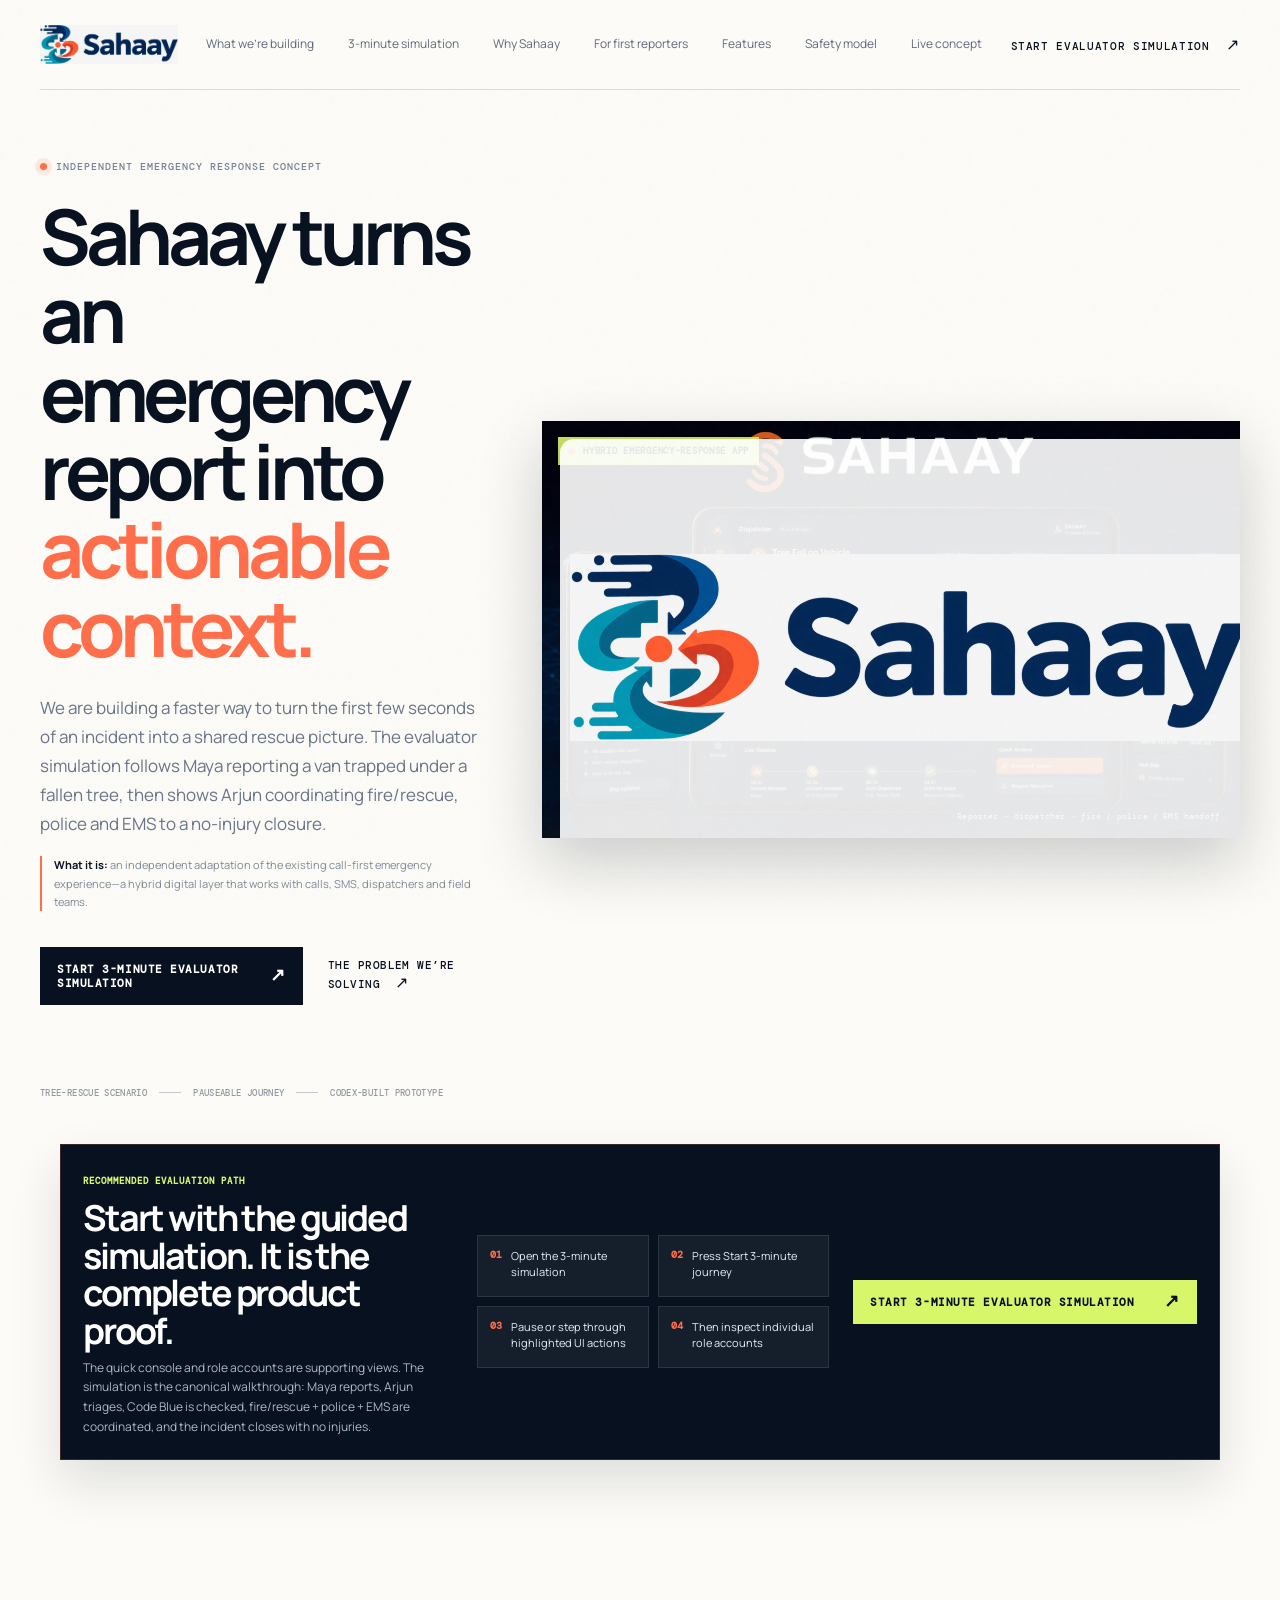
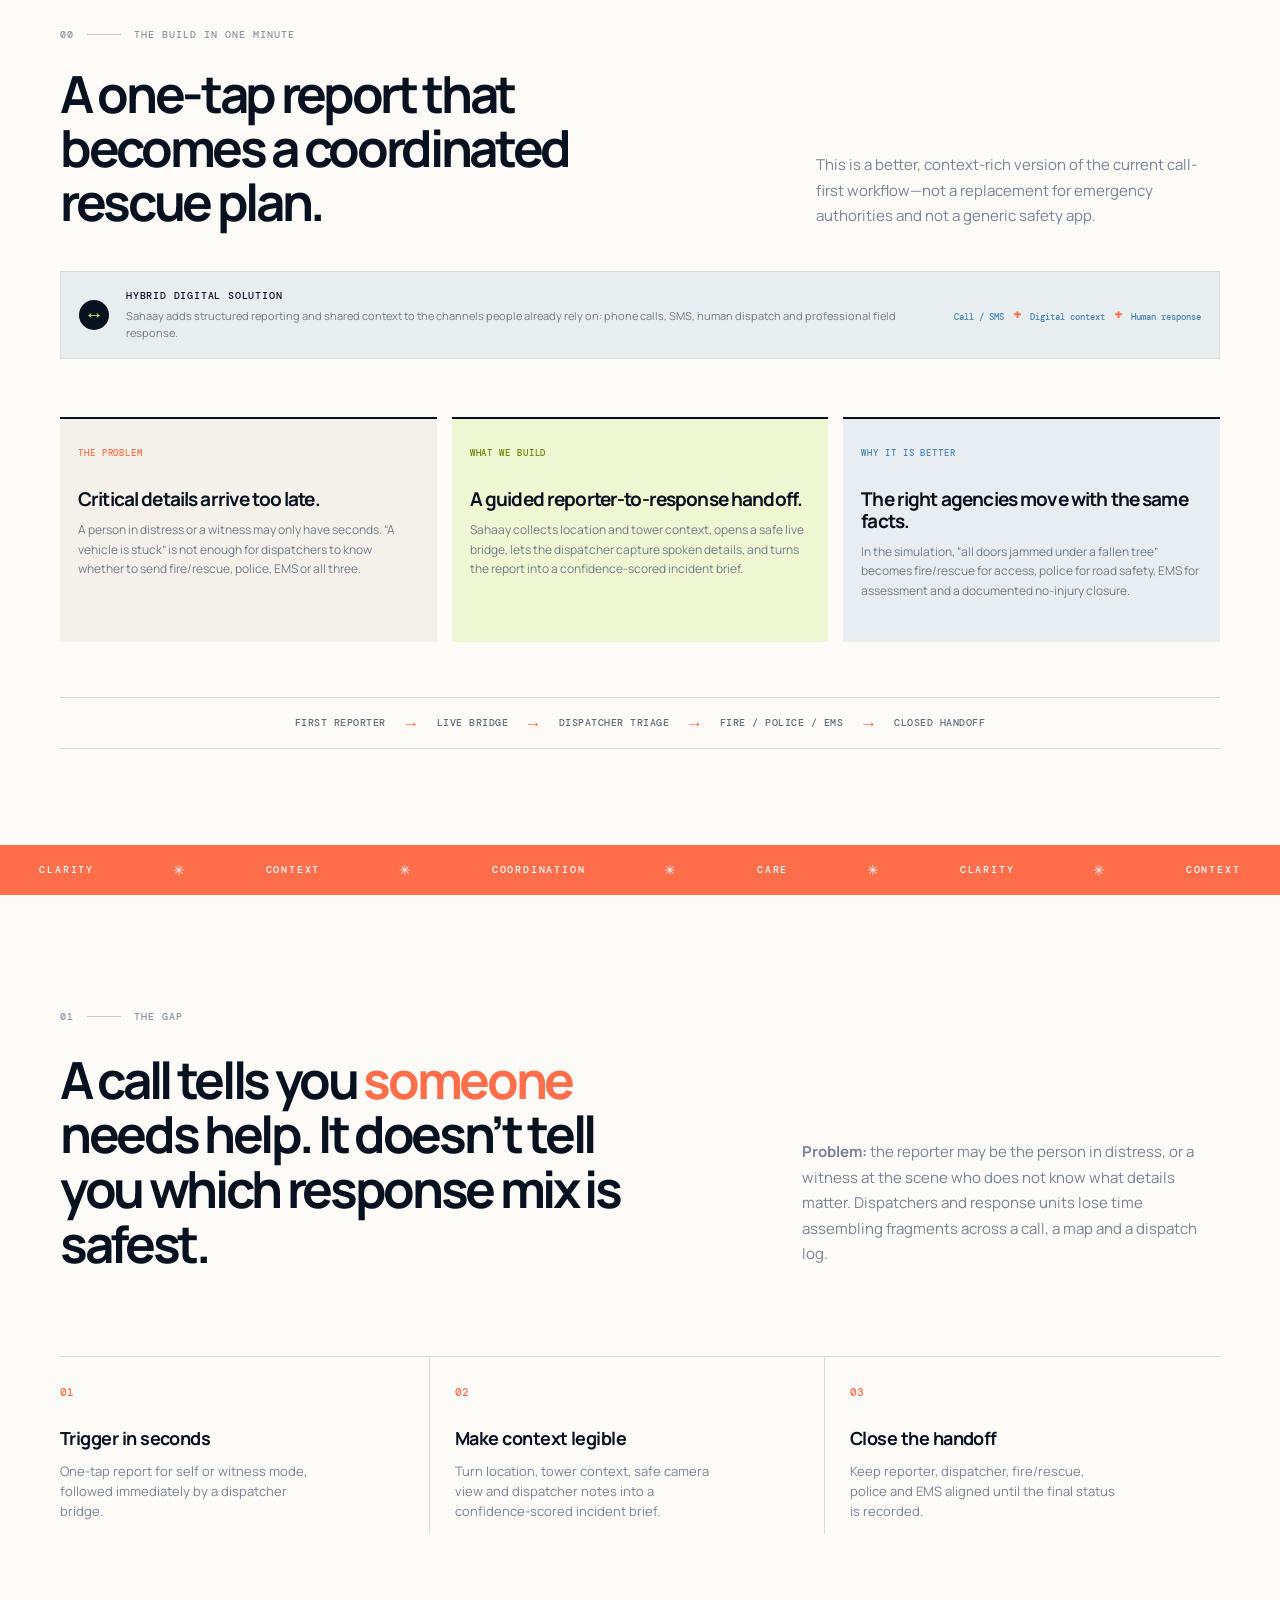
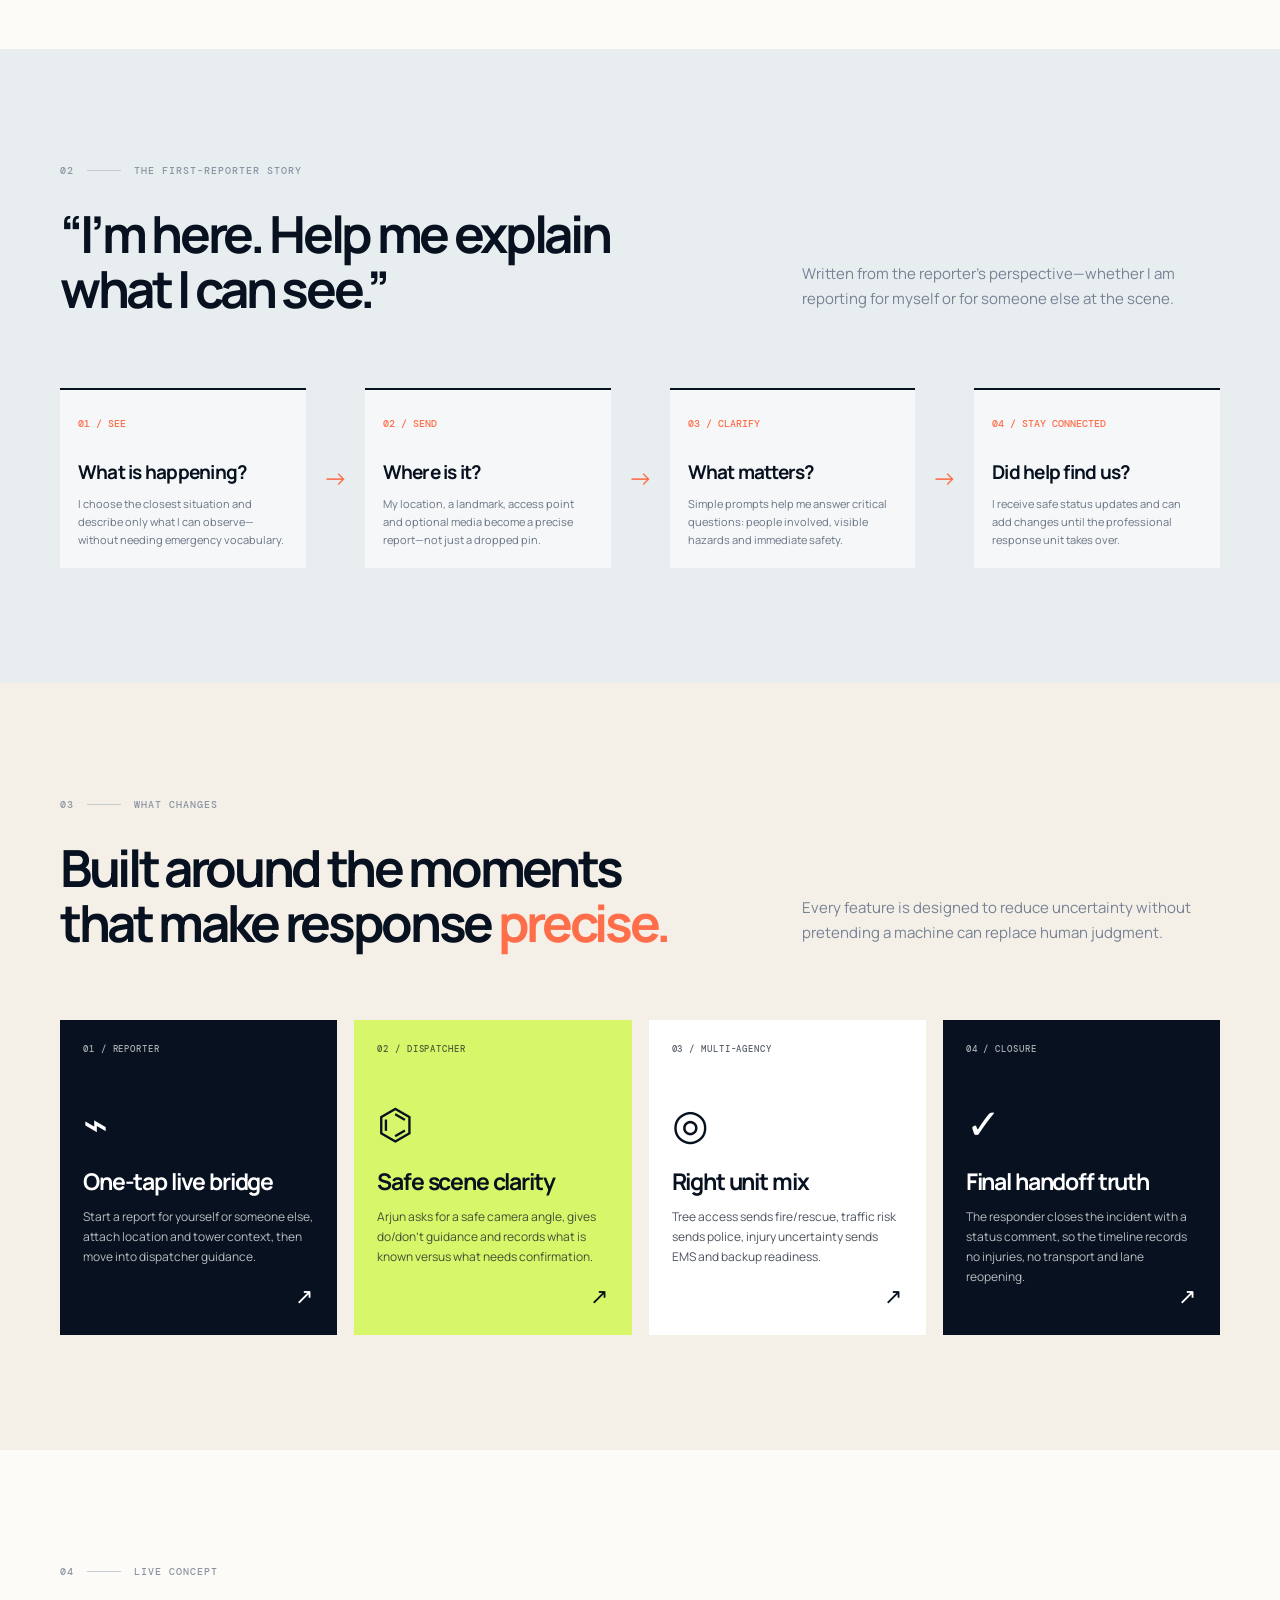
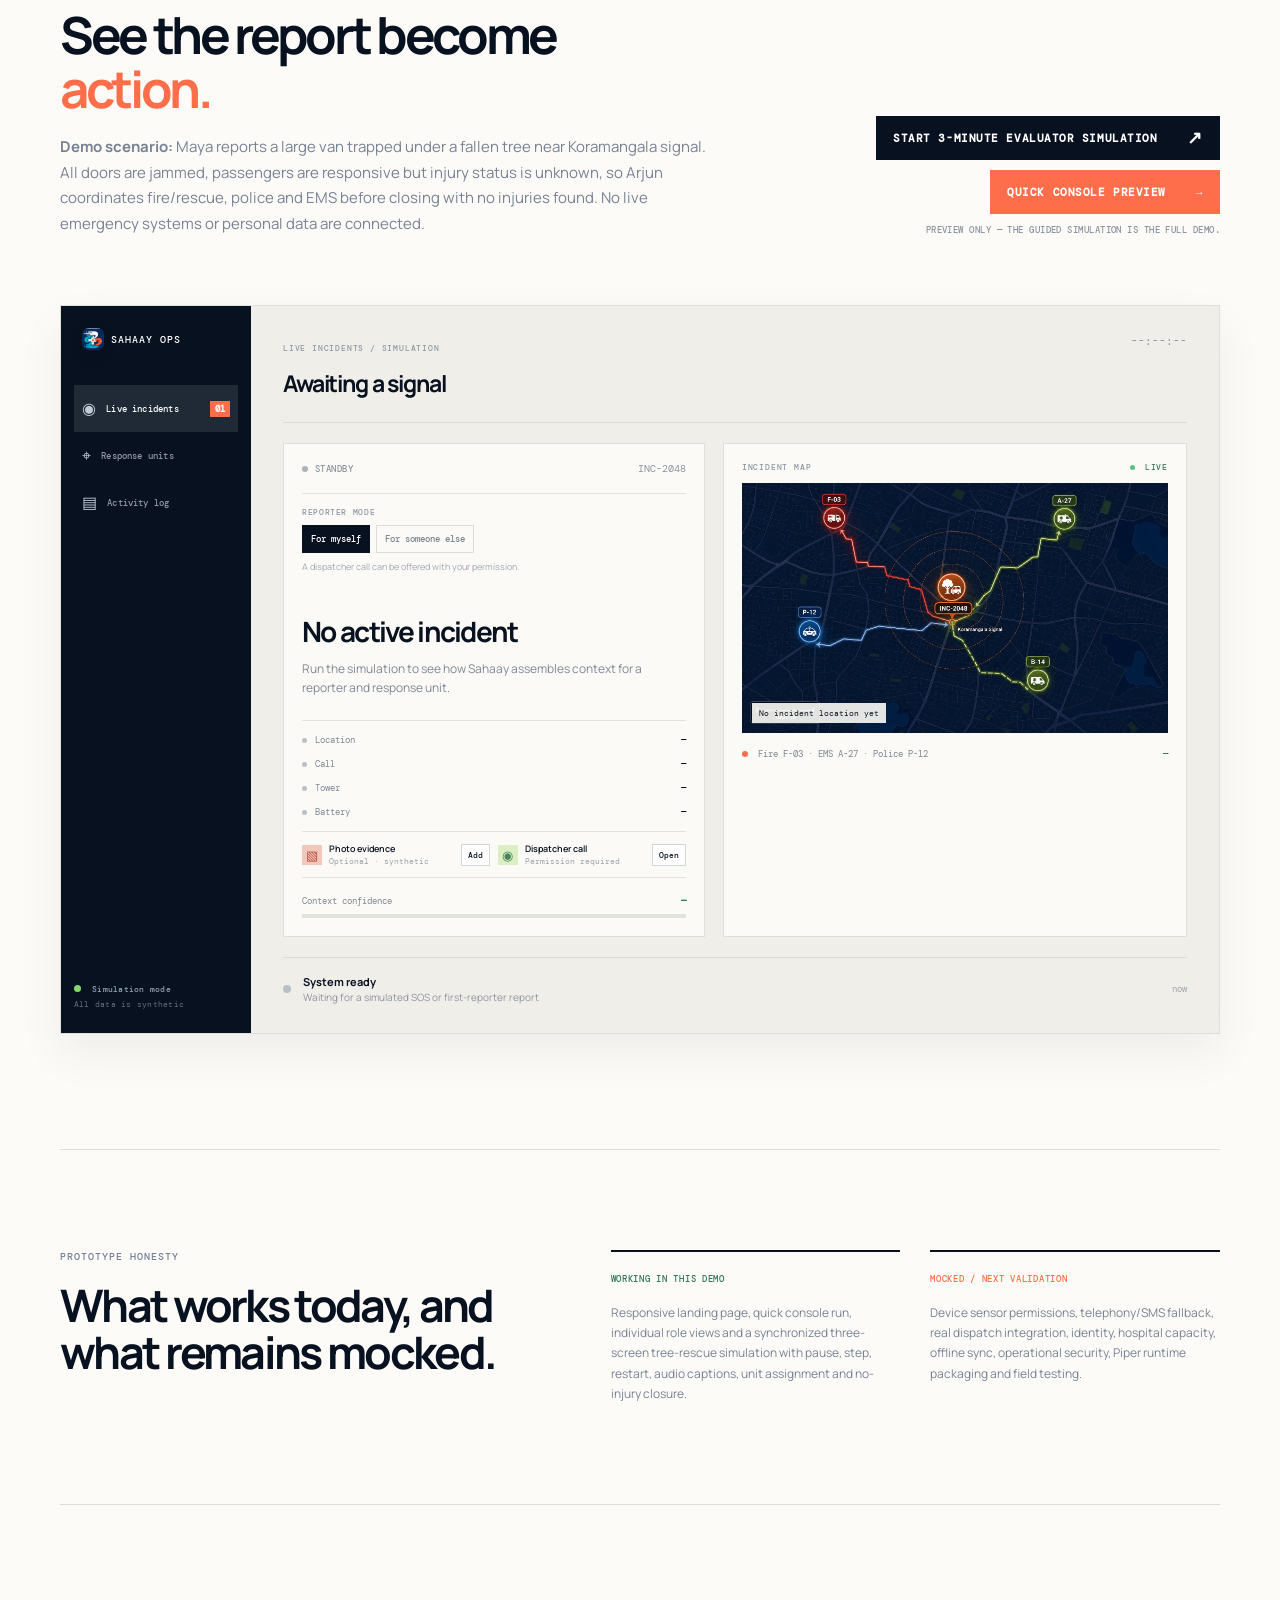
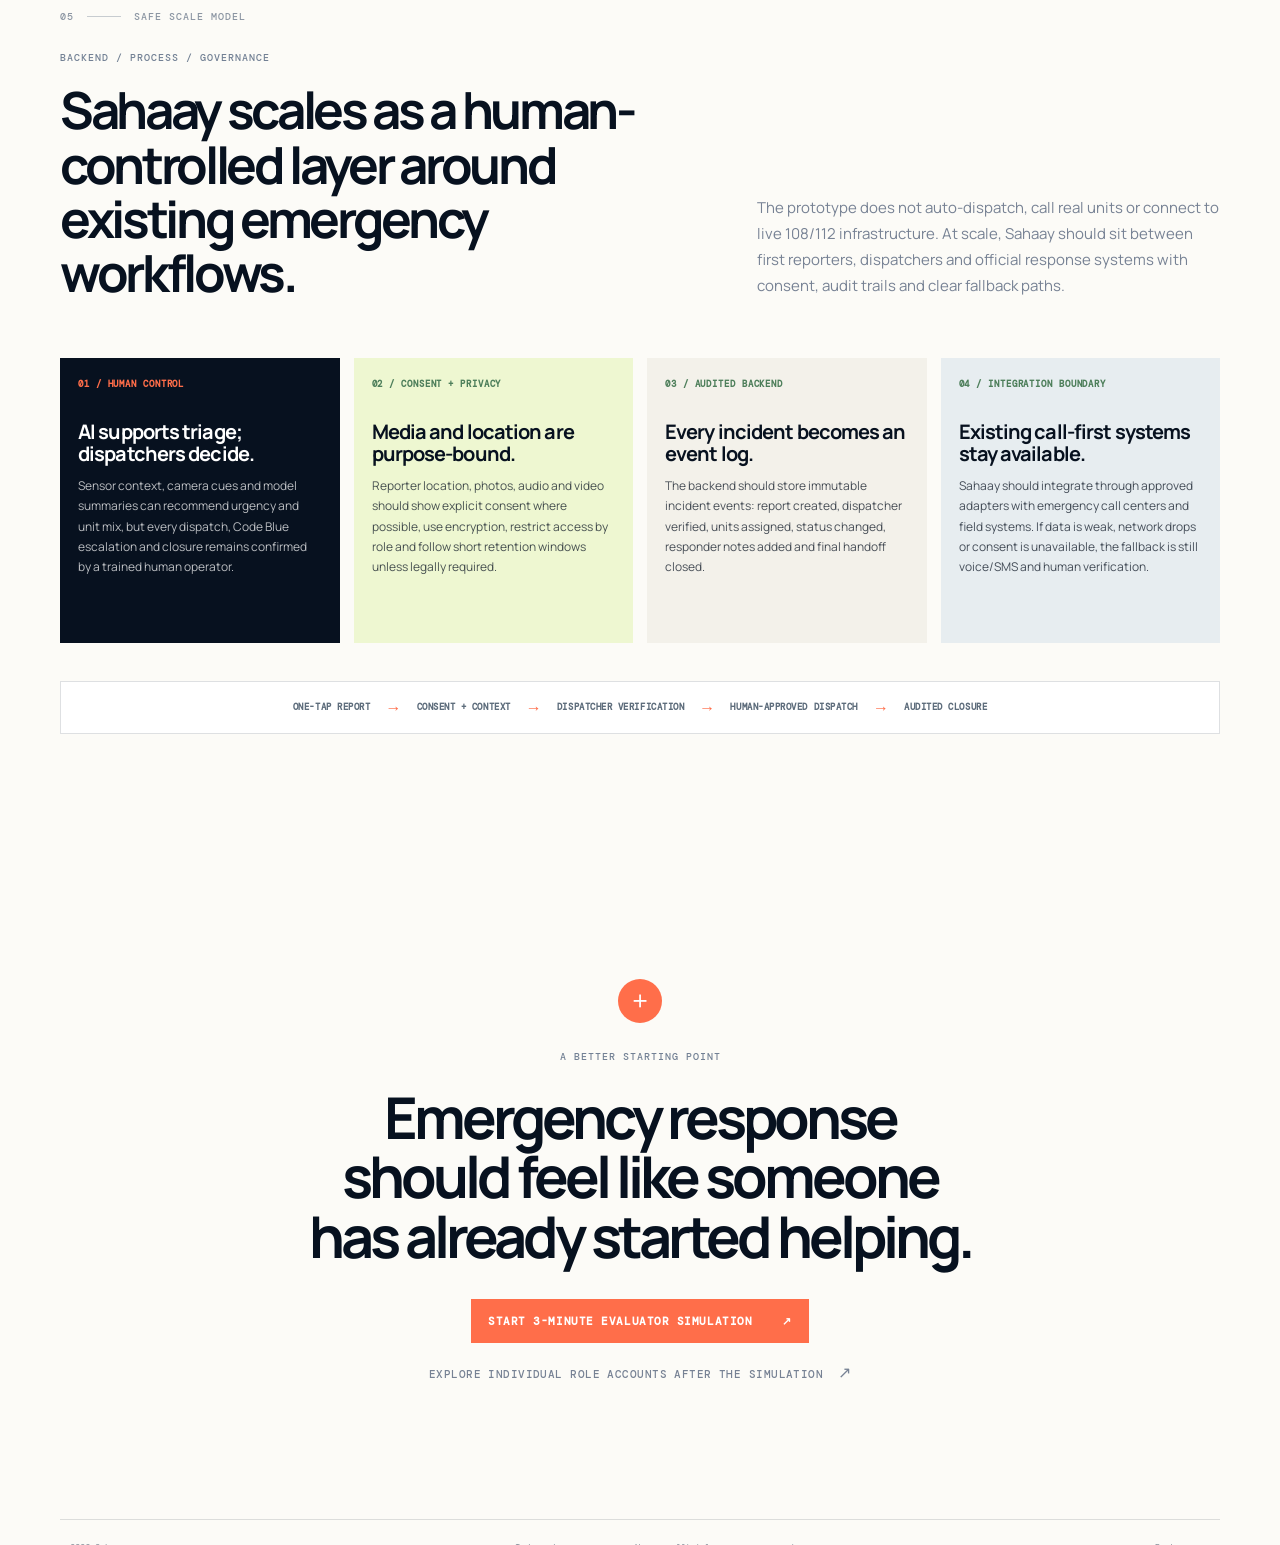
==== commit a71cb8c7: "Refine hero layout and simulation call flow" ====
--- a/index.html
+++ b/index.html
@@ -48,6 +48,7 @@
           <div class="trust-row"><span>Tree-rescue scenario</span><span class="trust-line"></span><span>Pauseable journey</span><span class="trust-line"></span><span>Codex-built prototype</span></div>
         </div>
         <div class="hero-visual hero-visual-image" aria-label="Sahaay emergency-response app mockup showing reporter, dispatcher and response-unit screens for the tree-fall rescue">
+          <img class="hero-logo-overlay" src="assets/sahaay-logo.png" alt="Sahaay" />
           <img src="assets/sahaay-hero-app-v3.jpg" alt="Sahaay emergency-response app mockup with reporter mobile, dispatcher tablet and response-unit mobile screens for a synthetic tree-fall rescue" />
           <span class="mockup-badge">Hybrid emergency-response app</span>
           <span class="mockup-caption">Reporter → dispatcher → fire / police / EMS handoff</span>
--- a/styles.css
+++ b/styles.css
@@ -61,3 +61,9 @@
 .demo-access-page .menu-toggle,.simulation-page .menu-toggle{border-color:rgba(255,255,255,.18);background:rgba(255,255,255,.08);color:#fff}
 @media(max-width:850px){.site-header{min-height:74px;height:auto;padding:12px 0;gap:12px}.site-header .header-cta,.demo-header>.text-link{display:none}.menu-toggle{display:flex;margin-left:auto}.nav-links{position:absolute;left:0;right:0;top:calc(100% - 1px);display:grid;gap:0;padding:10px;background:rgba(252,251,247,.98);border:1px solid var(--line);box-shadow:0 20px 45px rgba(7,17,31,.14);opacity:0;pointer-events:none;transform:translateY(-8px);visibility:hidden;transition:opacity .2s,transform .2s,visibility .2s}.nav-links.is-open{opacity:1;pointer-events:auto;transform:translateY(0);visibility:visible}.nav-links a{padding:13px 12px;border-bottom:1px solid var(--line);color:var(--ink);font-size:12px}.nav-links a:last-child{border-bottom:0}.demo-access-page .nav-links,.simulation-page .nav-links{background:rgba(7,17,31,.98);border-color:rgba(255,255,255,.14)}.demo-access-page .nav-links a,.simulation-page .nav-links a{color:#f8f4ea;border-bottom-color:rgba(255,255,255,.12)}}
 @media(max-width:850px){.site-header .nav-links.is-open{display:grid!important;opacity:1!important;pointer-events:auto!important;transform:translateY(0)!important;visibility:visible!important}}
+.hero{width:min(1280px,calc(100% - 80px));grid-template-columns:minmax(390px,.78fr) minmax(560px,1.22fr);gap:56px}
+.hero-visual.hero-visual-image{height:auto;aspect-ratio:1624/969;background:#06101d}
+.hero-visual.hero-visual-image img:not(.hero-logo-overlay){width:100%;height:100%;object-fit:cover;object-position:center;padding:0}
+.hero-logo-overlay{position:absolute;z-index:4;left:18px;top:18px;width:clamp(118px,12vw,168px);height:auto;padding:6px 8px;border-radius:14px;background:rgba(255,255,255,.9);box-shadow:0 12px 28px rgba(7,17,31,.24)}
+@media(max-width:980px){.hero{width:calc(100% - 40px);grid-template-columns:1fr;gap:34px}.hero-visual.hero-visual-image{aspect-ratio:1624/969}}
+@media(max-width:510px){.hero{width:calc(100% - 32px)}.hero-visual.hero-visual-image{height:auto;min-height:0;aspect-ratio:1624/969}.hero-logo-overlay{left:10px;top:10px;width:110px;padding:5px 7px;border-radius:11px}}
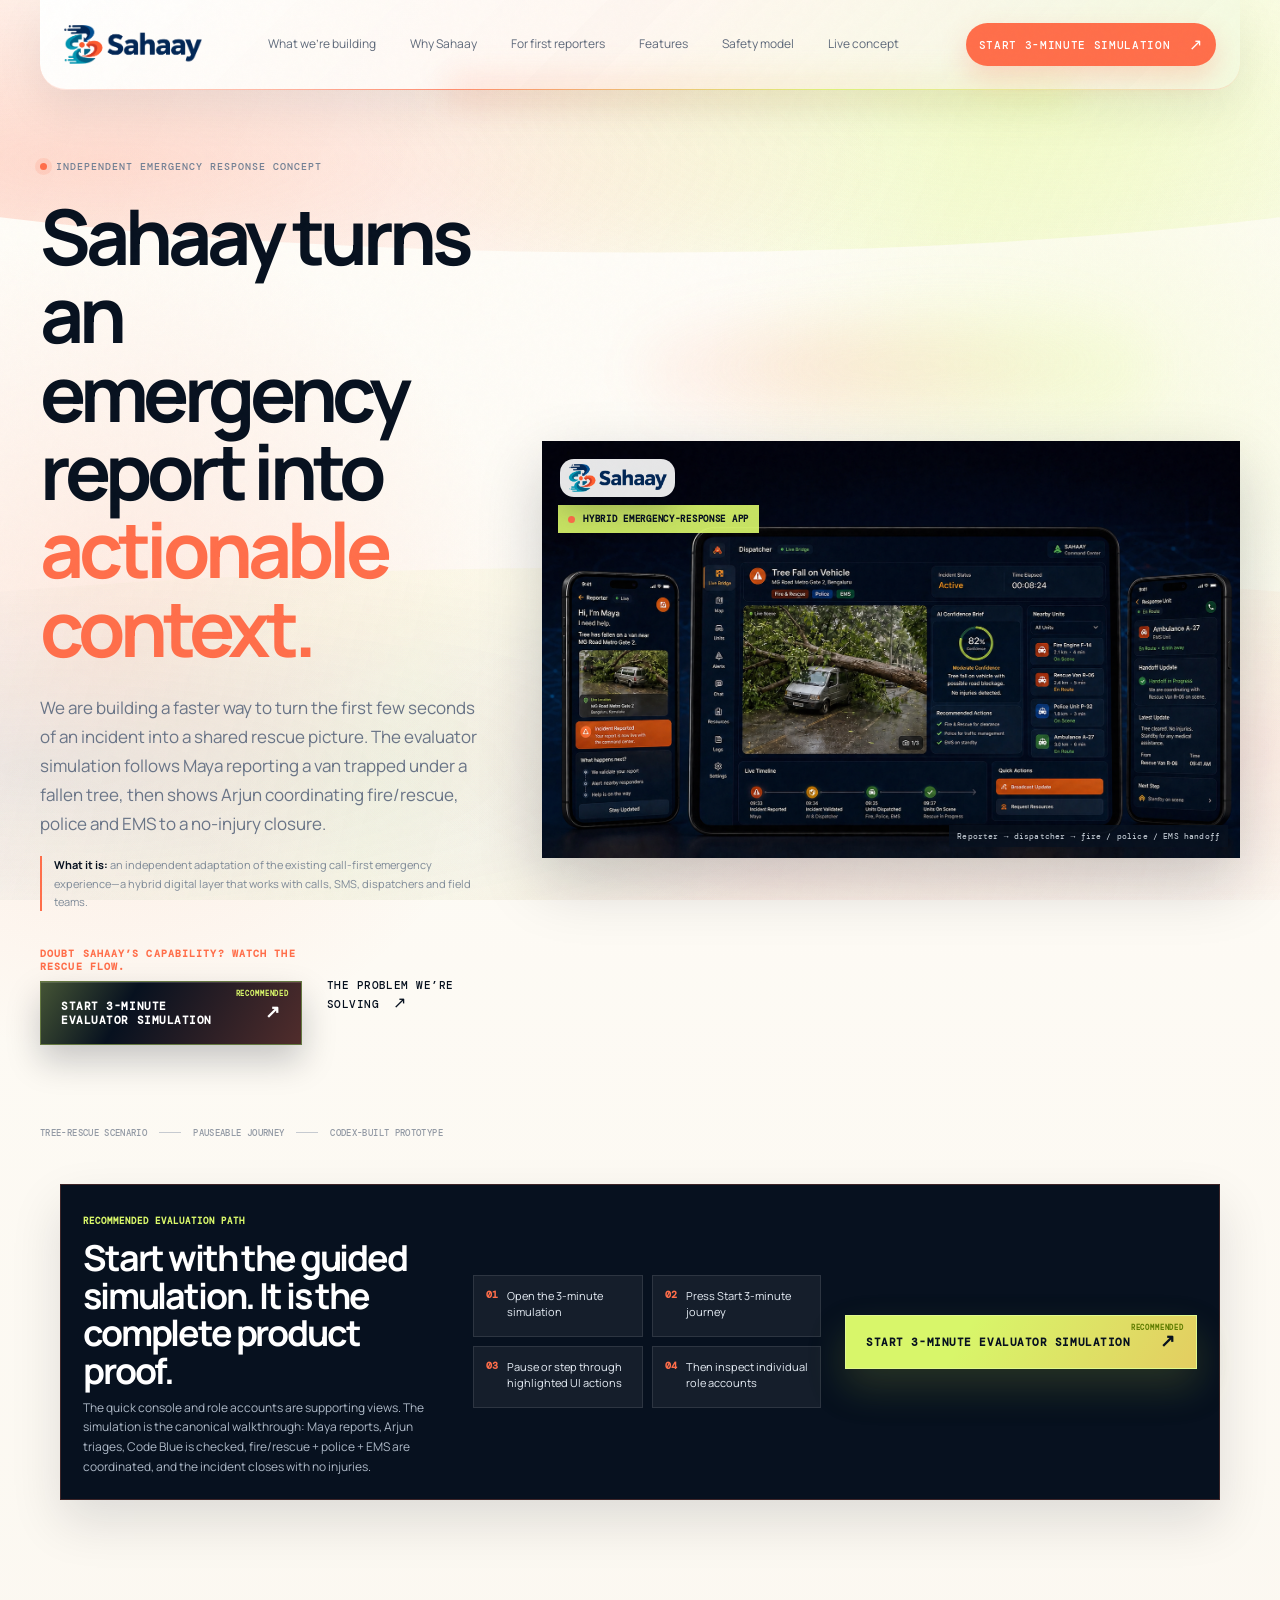
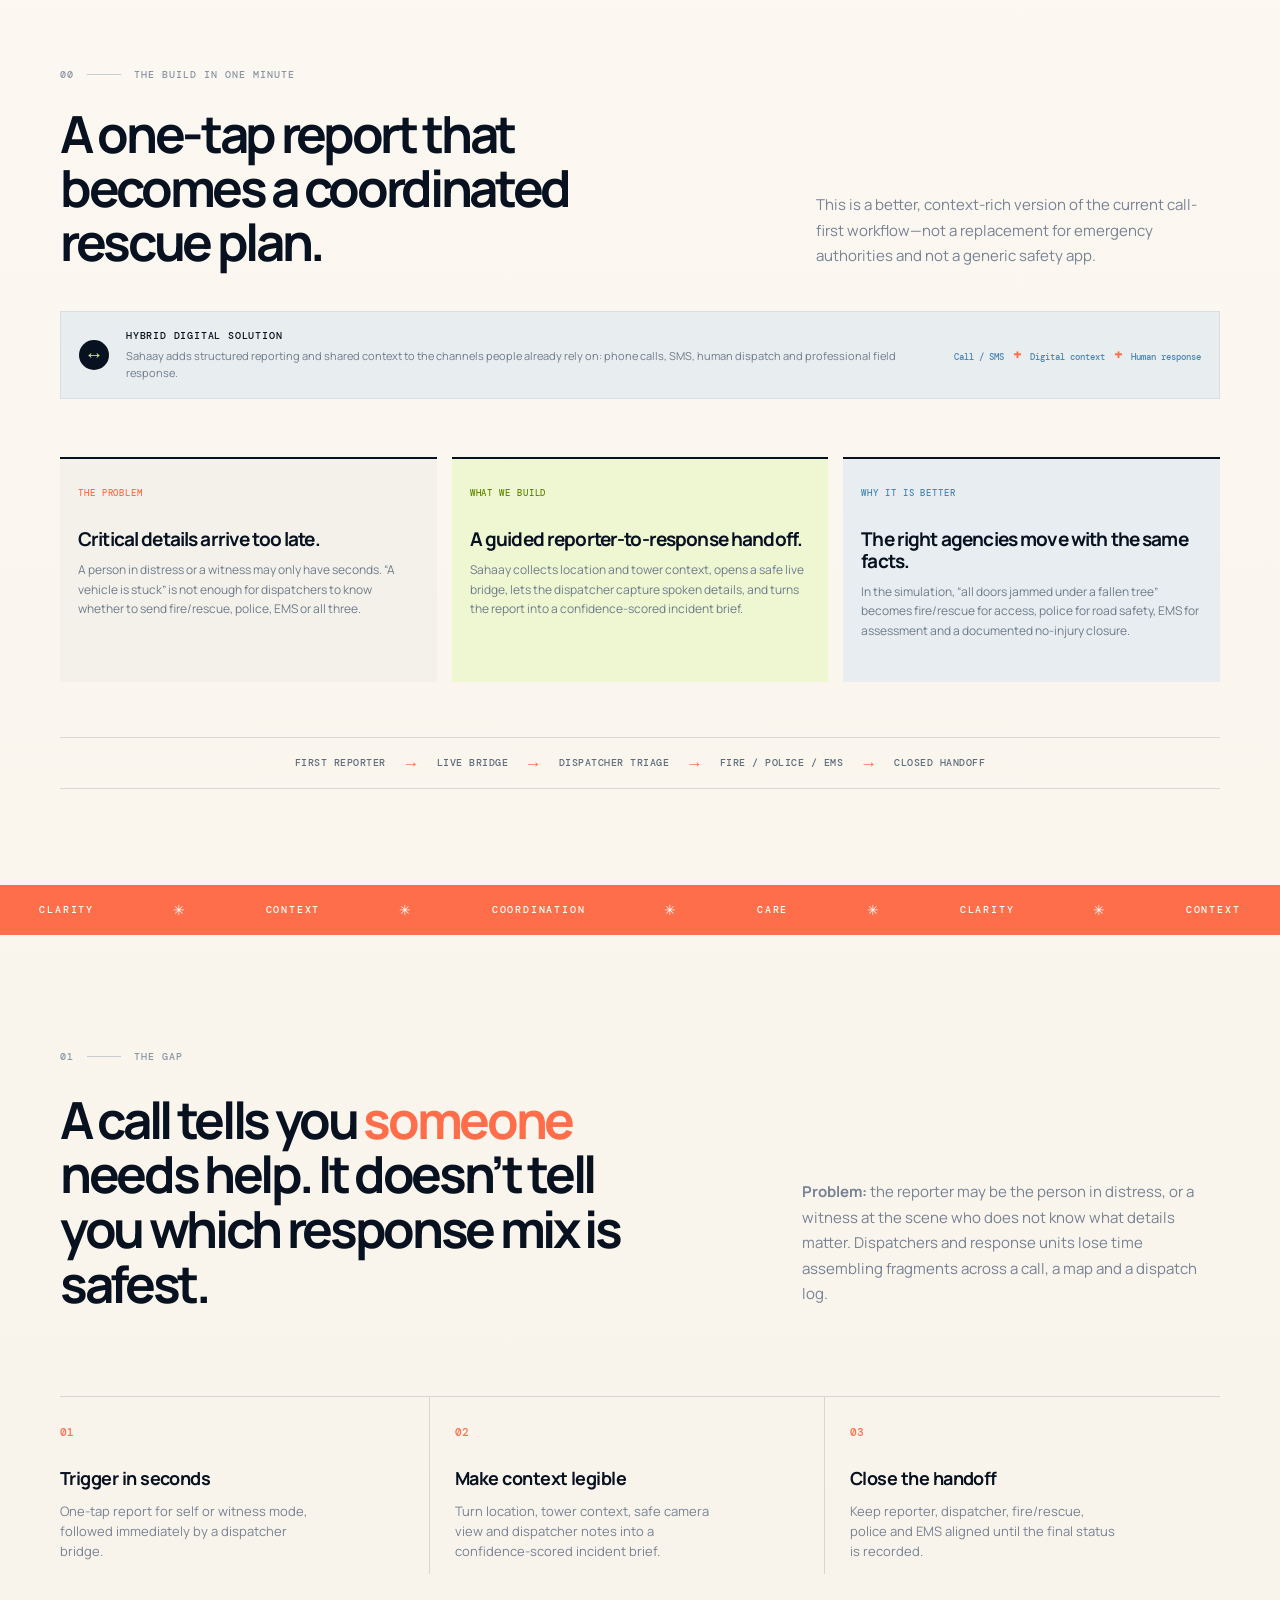
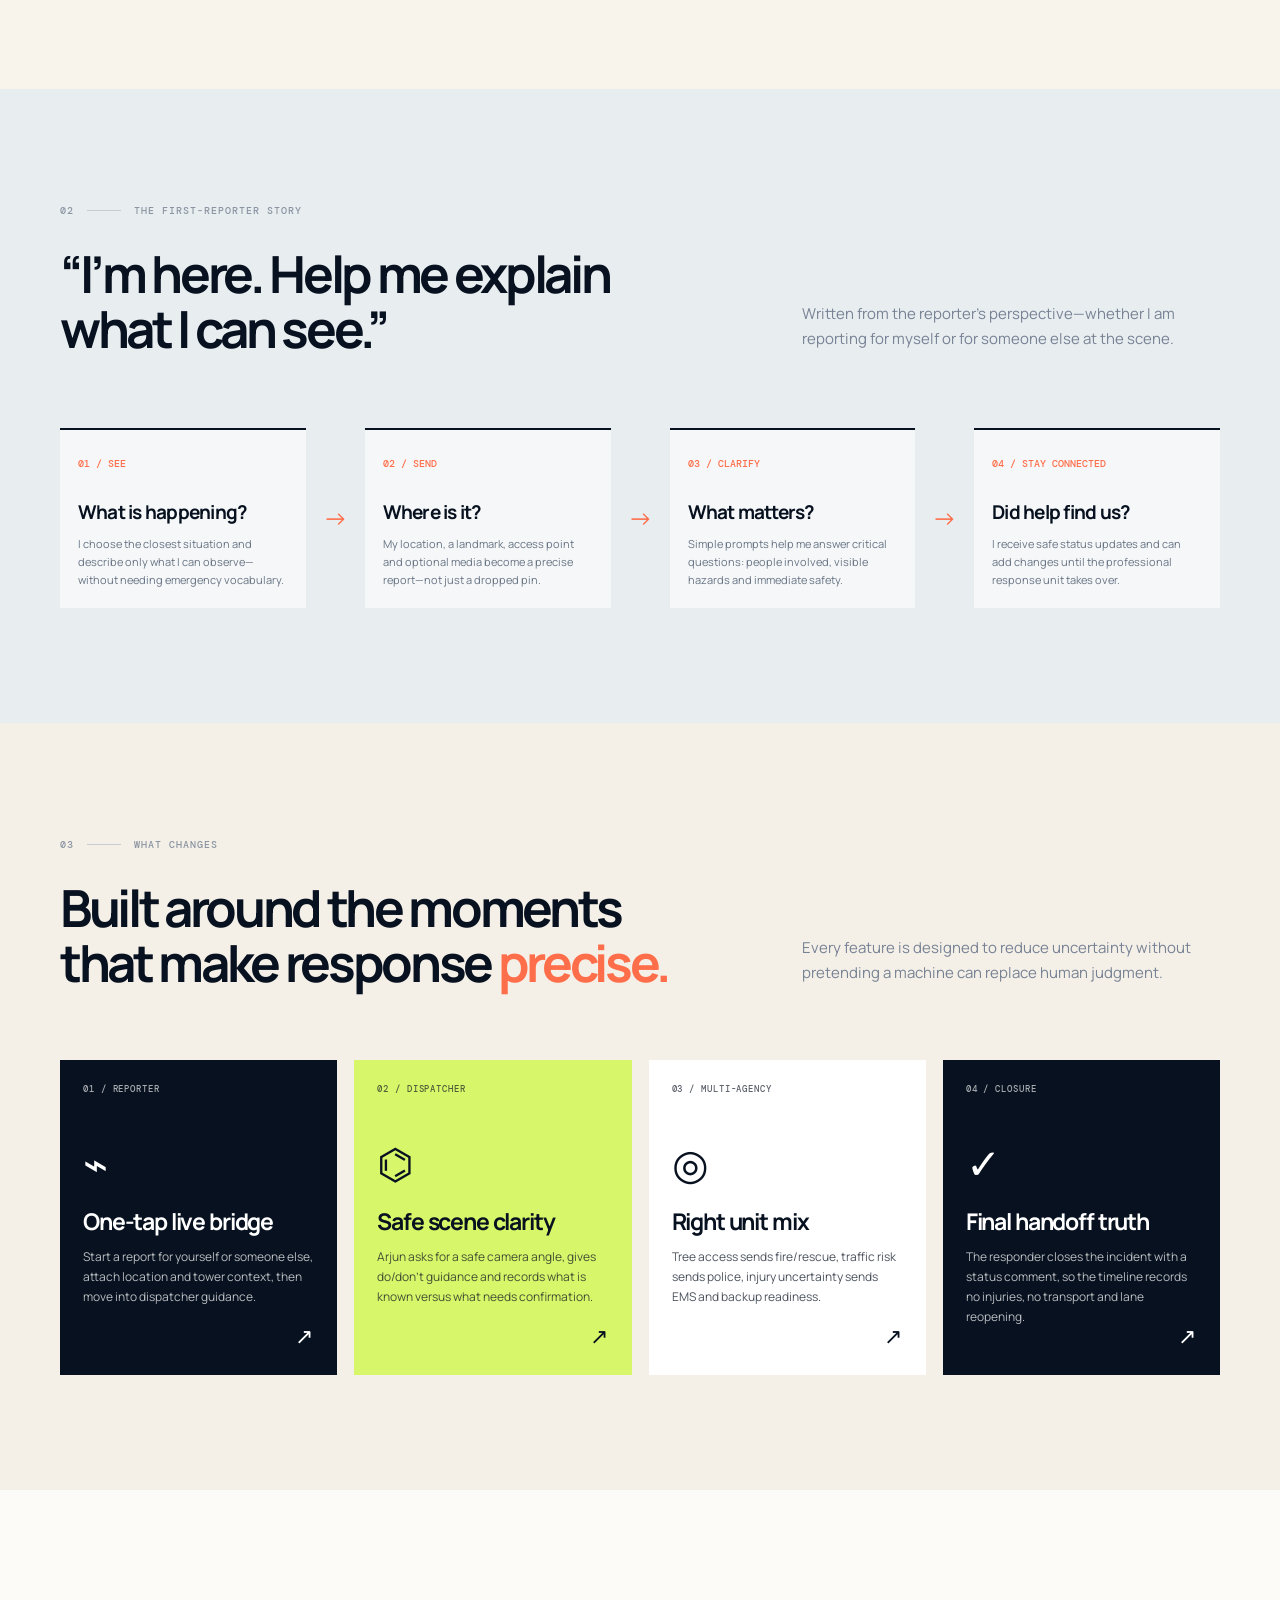
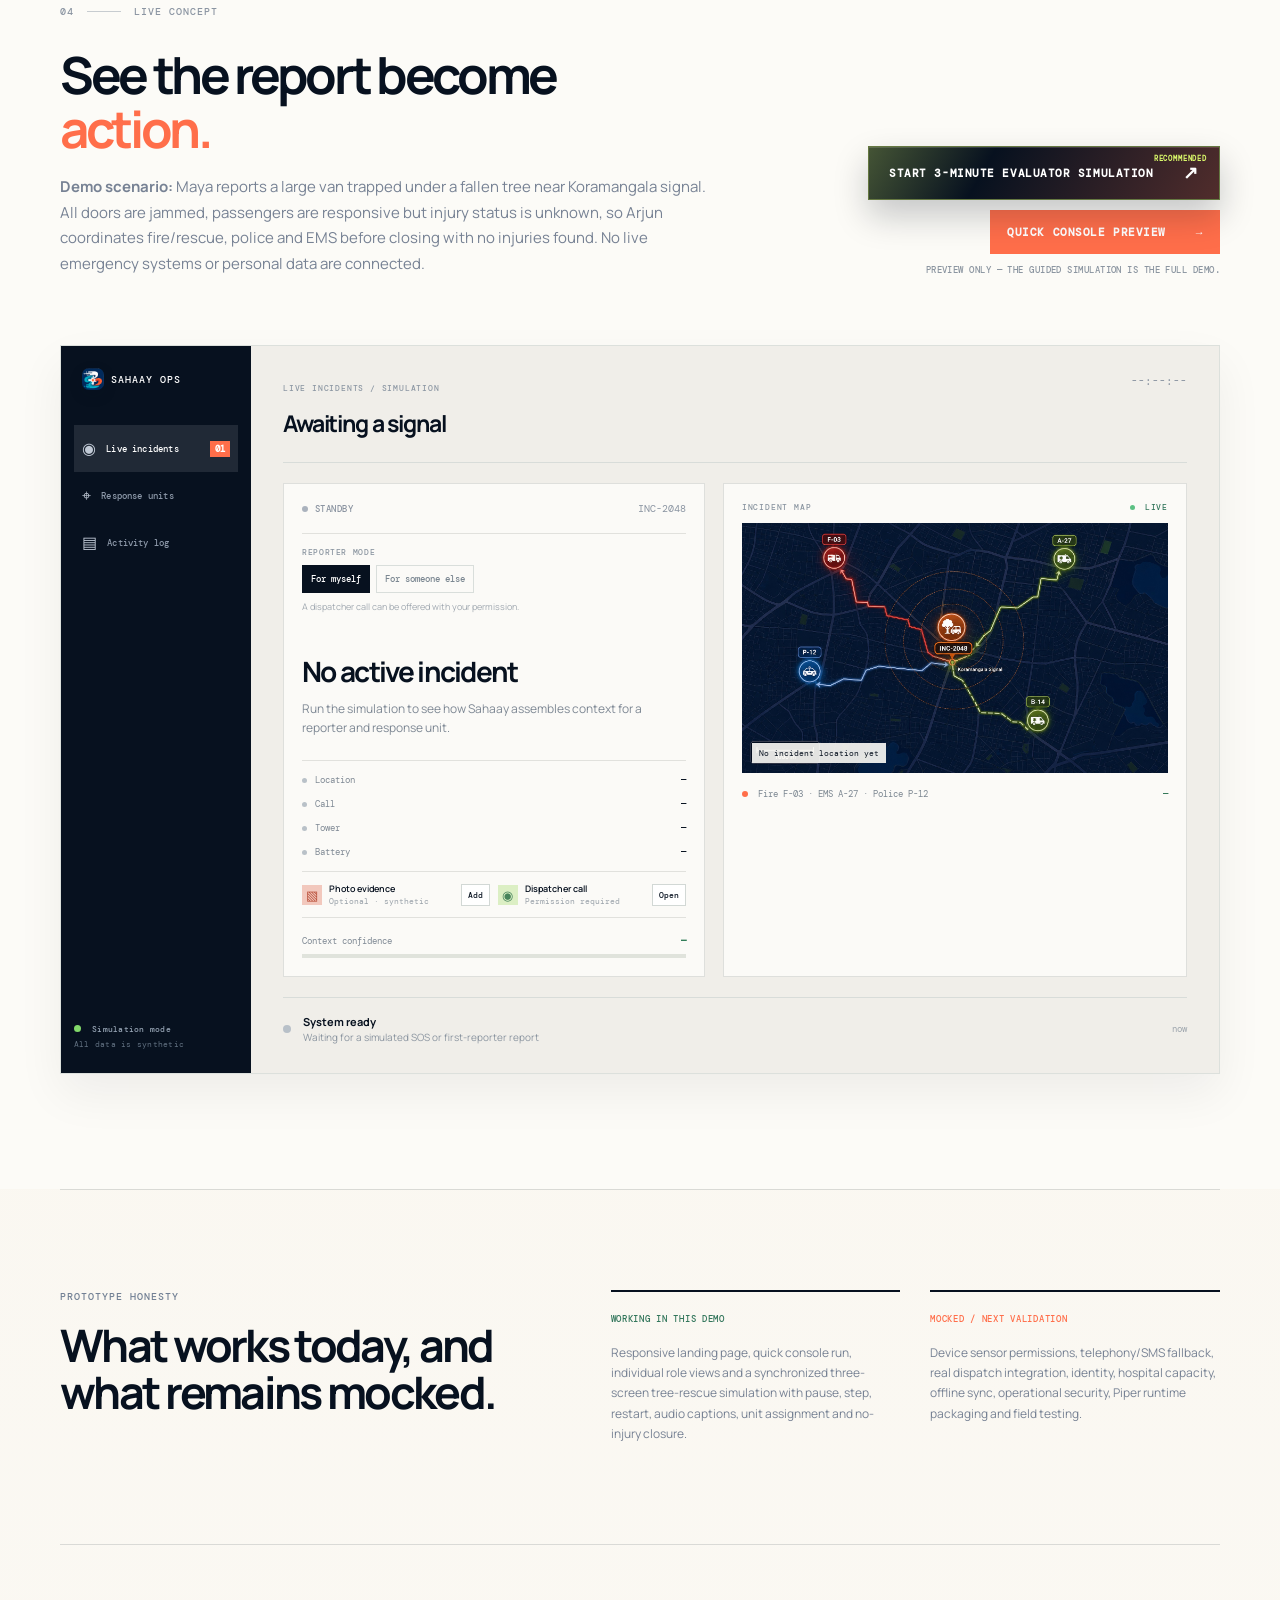
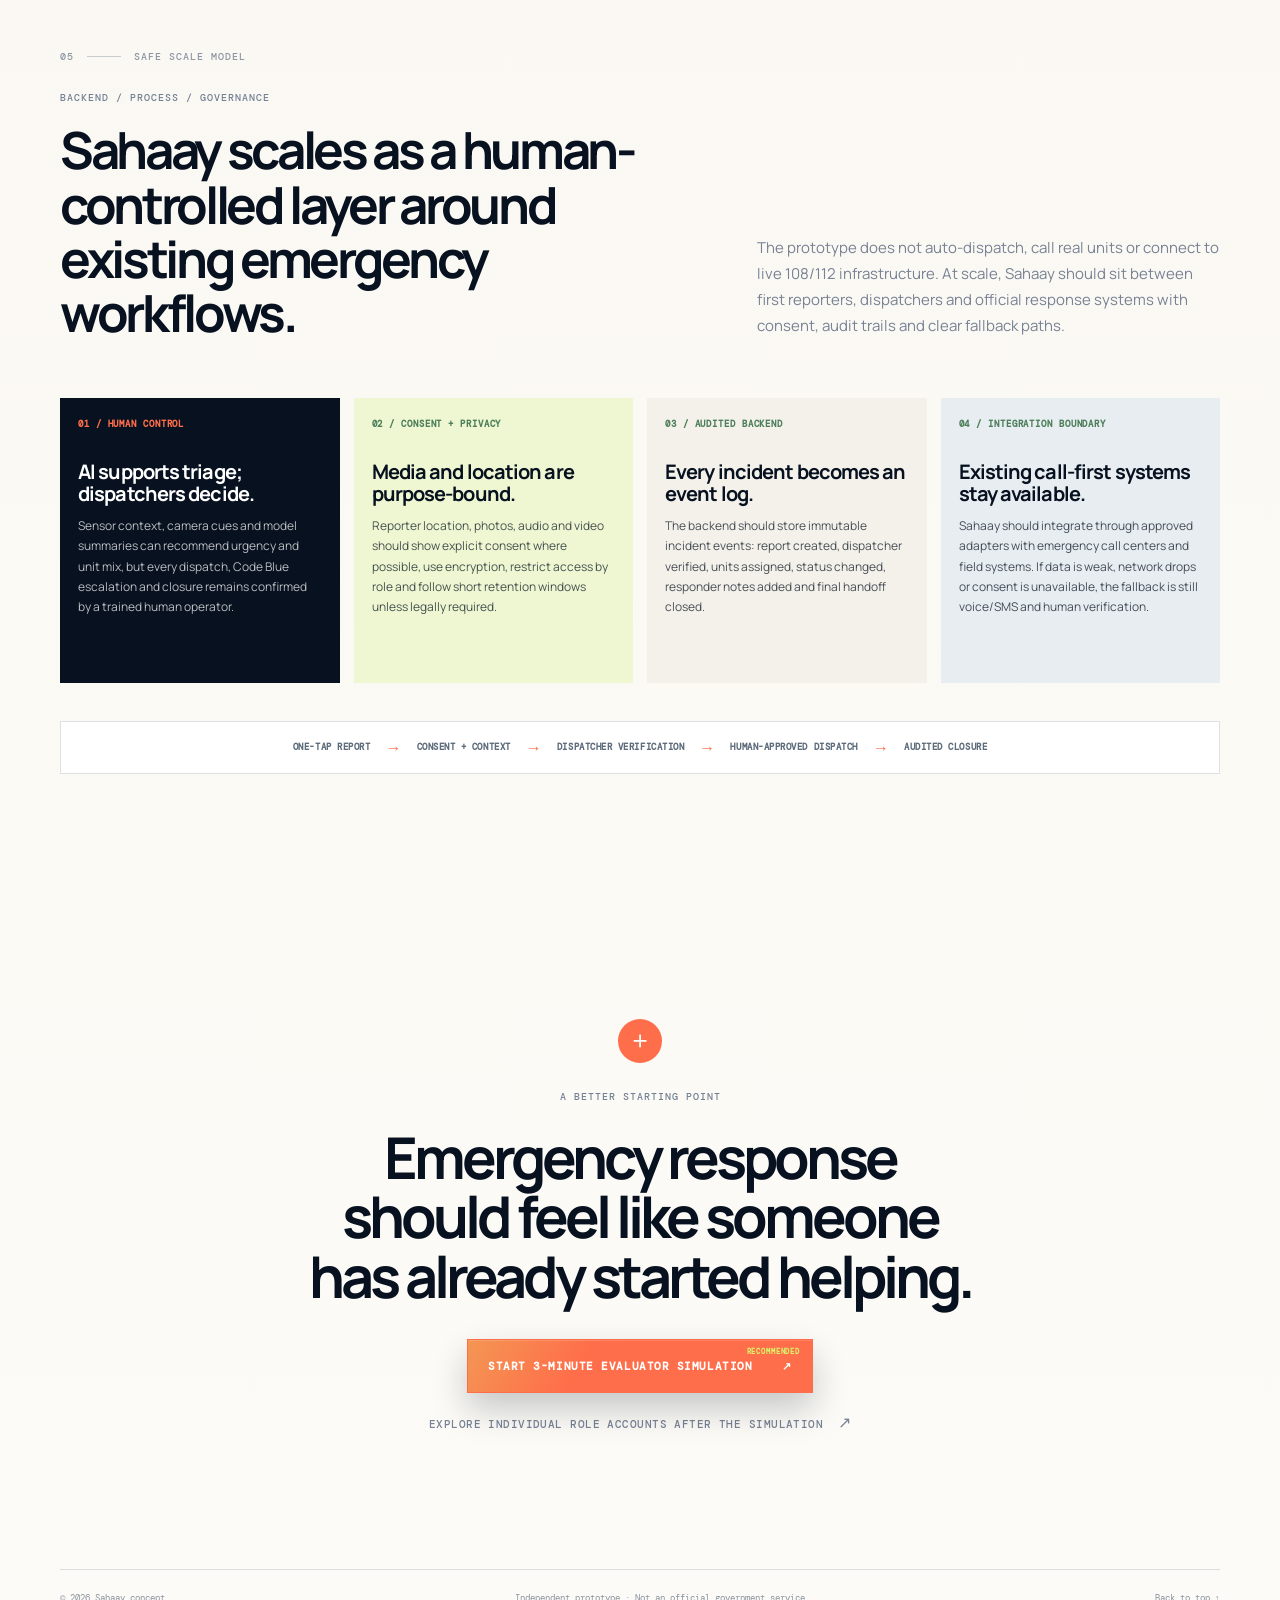
==== commit e76210a7: "Polish landing visuals and simulation flow" ====
--- a/index.html
+++ b/index.html
@@ -7,8 +7,8 @@
     <meta name="description" content="Sahaay is an independent Indian emergency-response prototype for first reporters, dispatchers and response units. The guided demo shows a tree-fall vehicle rescue where one report becomes a verified multi-agency handoff." />
     <meta name="keywords" content="emergency response, first reporter, witness reporting, dispatcher, SOS, incident intelligence, India, public service prototype" />
     <title>Sahaay — Emergency response, with the full picture</title>
-    <link rel="icon" href="assets/sahaay-mark-logo.png" type="image/png" />
-    <link rel="apple-touch-icon" href="assets/sahaay-mark-logo.png" />
+    <link rel="icon" href="assets/sahaay-mark-logo-transparent.png" type="image/png" />
+    <link rel="apple-touch-icon" href="assets/sahaay-mark-logo-transparent.png" />
     <script type="application/ld+json">
       {"@context":"https://schema.org","@type":"SoftwareApplication","name":"Sahaay","applicationCategory":"PublicSafetyApplication","description":"An independent hackathon prototype for a reporter who may be the person in distress or someone reporting for them. Sahaay turns a one-tap report into a confidence-scored live bridge, dispatcher brief and multi-agency response handoff.","audience":["People reporting for themselves","Witnesses reporting for someone else","Emergency dispatchers","Police, fire and medical response units","Hackathon evaluators"],"featureList":["Recommended 3-minute guided evaluator simulation","One-tap self or witness incident reporting","Location and tower context","Safe camera guidance","Human-reviewed live incident bridge","Fire, police and EMS dispatch package","Code Blue escalation check","No-injury closure handoff","Human-controlled safe-scale model"],"isAccessibleForFree":true,"softwareVersion":"concept-spike-1","releaseNotes":"simulation.html is the canonical evaluator walkthrough. Synthetic data only; no live emergency-system integration."}
     </script>
@@ -17,13 +17,13 @@
     <link href="https://fonts.googleapis.com/css2?family=DM+Mono:wght@400;500&family=Manrope:wght@400;500;600;700;800&display=swap" rel="stylesheet" />
     <link rel="stylesheet" href="styles.css" />
   </head>
-  <body>
+  <body class="landing-page">
     <div class="noise" aria-hidden="true"></div>
+    <div class="page-bg-waves" aria-hidden="true"></div>
     <header class="site-header">
-      <a class="brand brand-full" href="#top" aria-label="Sahaay home"><img class="brand-logo" src="assets/sahaay-logo.png" alt="" /></a>
+      <a class="brand brand-full" href="#top" aria-label="Sahaay home"><img class="brand-logo" src="assets/sahaay-logo-transparent.png" alt="" /></a>
       <nav class="nav-links" id="primaryNav" aria-label="Primary navigation">
         <a href="#build">What we’re building</a>
-        <a href="simulation.html">3-minute simulation</a>
         <a href="#why">Why Sahaay</a>
         <a href="#responders">For first reporters</a>
         <a href="#features">Features</a>
@@ -31,7 +31,7 @@
         <a href="#demo">Live concept</a>
       </nav>
       <button class="menu-toggle" type="button" aria-label="Open menu" aria-expanded="false" aria-controls="primaryNav"><span></span><span></span><span></span></button>
-      <a class="header-cta" href="simulation.html">Start evaluator simulation <span>↗</span></a>
+      <a class="header-cta header-sim-cta" href="simulation.html">Start 3-minute simulation <span>↗</span></a>
     </header>
 
     <main id="top">
@@ -42,14 +42,17 @@
           <p class="hero-lede">We are building a faster way to turn the first few seconds of an incident into a shared rescue picture. The evaluator simulation follows Maya reporting a van trapped under a fallen tree, then shows Arjun coordinating fire/rescue, police and EMS to a no-injury closure.</p>
           <p class="hybrid-positioning"><strong>What it is:</strong> an independent adaptation of the existing call-first emergency experience—a hybrid digital layer that works with calls, SMS, dispatchers and field teams.</p>
           <div class="hero-actions">
-            <a class="button button-primary" href="simulation.html">Start 3-minute evaluator simulation <span>↗</span></a>
+            <div class="hero-proof-cta">
+              <span>Doubt Sahaay’s capability? Watch the rescue flow.</span>
+              <a class="button button-primary simulation-cta" href="simulation.html">Start 3-minute evaluator simulation <span>↗</span></a>
+            </div>
             <a class="text-link" href="#why">The problem we’re solving <span>↗</span></a>
           </div>
           <div class="trust-row"><span>Tree-rescue scenario</span><span class="trust-line"></span><span>Pauseable journey</span><span class="trust-line"></span><span>Codex-built prototype</span></div>
         </div>
         <div class="hero-visual hero-visual-image" aria-label="Sahaay emergency-response app mockup showing reporter, dispatcher and response-unit screens for the tree-fall rescue">
-          <img class="hero-logo-overlay" src="assets/sahaay-logo.png" alt="Sahaay" />
-          <img src="assets/sahaay-hero-app-v3.jpg" alt="Sahaay emergency-response app mockup with reporter mobile, dispatcher tablet and response-unit mobile screens for a synthetic tree-fall rescue" />
+          <img class="hero-logo-overlay" src="assets/sahaay-logo-transparent.png" alt="Sahaay" />
+          <img src="assets/sahaay-hero-app-v4.png" alt="Sahaay emergency-response app mockup with reporter mobile, dispatcher tablet and response-unit mobile screens for a synthetic tree-fall rescue" />
           <span class="mockup-badge">Hybrid emergency-response app</span>
           <span class="mockup-caption">Reporter → dispatcher → fire / police / EMS handoff</span>
         </div>
@@ -67,7 +70,7 @@
           <li><strong>03</strong><span>Pause or step through highlighted UI actions</span></li>
           <li><strong>04</strong><span>Then inspect individual role accounts</span></li>
         </ol>
-        <a class="button button-primary" href="simulation.html">Start 3-minute evaluator simulation <span>↗</span></a>
+        <a class="button button-primary simulation-cta" href="simulation.html">Start 3-minute evaluator simulation <span>↗</span></a>
       </section>
 
       <section class="build-brief shell" id="build" aria-labelledby="build-title">
@@ -116,9 +119,9 @@
         </div>
       </section>
 
-      <section class="section demo-section" id="demo"><div class="shell"><div class="section-kicker"><span>04</span><span class="kicker-line"></span><span>Live concept</span></div><div class="demo-heading"><div><h2>See the report become <em>action.</em></h2><p><strong>Demo scenario:</strong> Maya reports a large van trapped under a fallen tree near Koramangala signal. All doors are jammed, passengers are responsive but injury status is unknown, so Arjun coordinates fire/rescue, police and EMS before closing with no injuries found. No live emergency systems or personal data are connected.</p></div><div class="demo-actions"><a class="button button-primary simulate-btn" href="simulation.html">Start 3-minute evaluator simulation <span>↗</span></a><button class="button button-dark simulate-btn" id="simulateBtn" type="button">Quick console preview <span>→</span></button><small class="demo-action-note">Preview only — the guided simulation is the full demo.</small></div></div>
+      <section class="section demo-section" id="demo"><div class="shell"><div class="section-kicker"><span>04</span><span class="kicker-line"></span><span>Live concept</span></div><div class="demo-heading"><div><h2>See the report become <em>action.</em></h2><p><strong>Demo scenario:</strong> Maya reports a large van trapped under a fallen tree near Koramangala signal. All doors are jammed, passengers are responsive but injury status is unknown, so Arjun coordinates fire/rescue, police and EMS before closing with no injuries found. No live emergency systems or personal data are connected.</p></div><div class="demo-actions"><a class="button button-primary simulate-btn simulation-cta" href="simulation.html">Start 3-minute evaluator simulation <span>↗</span></a><button class="button button-dark simulate-btn" id="simulateBtn" type="button">Quick console preview <span>→</span></button><small class="demo-action-note">Preview only — the guided simulation is the full demo.</small></div></div>
         <div class="demo-console">
-          <div class="console-sidebar"><div class="console-brand"><img class="brand-mark-img brand-mark-small" src="assets/sahaay-mark-logo.png" alt="" /> SAHAAY OPS</div><div class="console-nav active"><span>◉</span> Live incidents <b>01</b></div><div class="console-nav"><span>⌖</span> Response units</div><div class="console-nav"><span>▤</span> Activity log</div><div class="console-footer"><span class="online-dot"></span> Simulation mode<br /><small>All data is synthetic</small></div></div>
+          <div class="console-sidebar"><div class="console-brand"><img class="brand-mark-img brand-mark-small" src="assets/sahaay-mark-logo-transparent.png" alt="" /> SAHAAY OPS</div><div class="console-nav active"><span>◉</span> Live incidents <b>01</b></div><div class="console-nav"><span>⌖</span> Response units</div><div class="console-nav"><span>▤</span> Activity log</div><div class="console-footer"><span class="online-dot"></span> Simulation mode<br /><small>All data is synthetic</small></div></div>
           <div class="console-main"><div class="console-toolbar"><div><small>LIVE INCIDENTS / SIMULATION</small><h3 id="incidentTitle">Awaiting a signal</h3></div><span class="toolbar-time mono" id="toolbarTime">--:--:--</span></div>
             <div class="console-grid"><div class="incident-panel"><div class="panel-heading"><span class="status-pill muted" id="incidentStatus"><i></i> STANDBY</span><span class="mono">INC-2048</span></div><div class="reporter-mode" aria-label="Choose who is reporting"><span class="mode-label">REPORTER MODE</span><div class="mode-buttons"><button class="mode-button active" data-mode="self" type="button">For myself</button><button class="mode-button" data-mode="other" type="button">For someone else</button></div><small id="modeHint">A dispatcher call can be offered with your permission.</small></div><div class="big-signal" id="bigSignal">No active incident</div><p class="panel-copy" id="panelCopy">Run the simulation to see how Sahaay assembles context for a reporter and response unit.</p><div class="sensor-list"><div><span class="sensor-dot"></span><span>Location</span><b id="sensorLocation">—</b></div><div><span class="sensor-dot"></span><span>Call</span><b id="sensorCall">—</b></div><div><span class="sensor-dot"></span><span>Tower</span><b id="sensorNetwork">—</b></div><div><span class="sensor-dot"></span><span>Battery</span><b id="sensorBattery">—</b></div></div><div class="evidence-tools"><div class="evidence-tool"><span class="evidence-icon">▧</span><div><strong>Photo evidence</strong><small id="photoStatus">Optional · synthetic</small></div><button class="evidence-button" id="photoBtn" type="button">Add</button><input id="photoInput" type="file" accept="image/*" capture="environment" hidden /></div><div class="evidence-tool"><span class="evidence-icon audio">◉</span><div><strong>Dispatcher call</strong><small id="audioStatus">Permission required</small></div><button class="evidence-button" id="audioBtn" type="button">Open</button></div></div><div class="confidence"><span>Context confidence</span><strong id="confidenceValue">—</strong><div class="confidence-bar"><i id="confidenceBar"></i></div></div></div>
               <div class="map-panel"><div class="map-toolbar"><span>INCIDENT MAP</span><span class="map-live"><i></i> LIVE</span></div><div class="large-map map-image"><img src="assets/incident-map-evaluator-v2.jpg" alt="Synthetic dark incident map with Fire F-03, Ambulance A-27, Police P-12 and backup B-14 routes converging on INC-2048" /><span class="map-caption" id="mapCaption">No incident location yet</span></div><div class="unit-status"><span><i class="unit-dot"></i> Fire F-03 · EMS A-27 · Police P-12</span><b id="unitEta">—</b></div></div></div>
@@ -173,7 +176,7 @@
         </div>
       </section>
 
-      <section class="closing shell"><div class="closing-mark">+</div><p class="eyebrow">A better starting point</p><h2>Emergency response should feel like someone has already started helping.</h2><a class="button button-dark" href="simulation.html">Start 3-minute evaluator simulation <span>↗</span></a><p class="closing-secondary"><a class="text-link" href="demo-login.html">Explore individual role accounts after the simulation <span>↗</span></a></p></section>
+      <section class="closing shell"><div class="closing-mark">+</div><p class="eyebrow">A better starting point</p><h2>Emergency response should feel like someone has already started helping.</h2><a class="button button-dark simulation-cta" href="simulation.html">Start 3-minute evaluator simulation <span>↗</span></a><p class="closing-secondary"><a class="text-link" href="demo-login.html">Explore individual role accounts after the simulation <span>↗</span></a></p></section>
     </main>
     <footer class="site-footer shell"><span>© 2026 Sahaay concept</span><span>Independent prototype · Not an official government service</span><a href="#top">Back to top ↑</a></footer>
     <script src="menu.js"></script>
--- a/styles.css
+++ b/styles.css
@@ -67,3 +67,32 @@
 .hero-logo-overlay{position:absolute;z-index:4;left:18px;top:18px;width:clamp(118px,12vw,168px);height:auto;padding:6px 8px;border-radius:14px;background:rgba(255,255,255,.9);box-shadow:0 12px 28px rgba(7,17,31,.24)}
 @media(max-width:980px){.hero{width:calc(100% - 40px);grid-template-columns:1fr;gap:34px}.hero-visual.hero-visual-image{aspect-ratio:1624/969}}
 @media(max-width:510px){.hero{width:calc(100% - 32px)}.hero-visual.hero-visual-image{height:auto;min-height:0;aspect-ratio:1624/969}.hero-logo-overlay{left:10px;top:10px;width:110px;padding:5px 7px;border-radius:11px}}
+.hero-visual.hero-visual-image .hero-logo-overlay{width:clamp(92px,9vw,132px);height:auto;object-fit:contain;object-position:center;padding:5px 8px}
+.hero-visual.hero-visual-image .mockup-badge{top:64px}
+.header-sim-cta{display:inline-flex;align-items:center;gap:10px;padding:10px 12px;border:1px solid rgba(255,110,74,.44);background:var(--orange);color:#fff;border-radius:999px;box-shadow:0 12px 28px rgba(255,110,74,.24)}
+.header-sim-cta:hover{color:#fff;box-shadow:0 16px 34px rgba(255,110,74,.32)}
+.hero-proof-cta{display:grid;gap:8px}
+.hero-proof-cta>span{font:800 10px var(--mono);letter-spacing:.11em;text-transform:uppercase;color:var(--orange)}
+.hero-proof-cta .simulation-cta{justify-content:space-between}
+.simulation-cta,.simulation-launch{position:relative;isolation:isolate;overflow:hidden;min-height:54px;padding:17px 20px;border:1px solid rgba(216,246,106,.45);box-shadow:0 16px 34px rgba(7,17,31,.22),inset 0 1px rgba(255,255,255,.16)}
+.simulation-cta:before,.simulation-launch:before{content:'';position:absolute;inset:-2px;background:linear-gradient(120deg,rgba(216,246,106,.42),transparent 34%,rgba(255,110,74,.42));opacity:.72;z-index:-1}
+.simulation-cta:after,.simulation-launch:after{content:'Recommended';position:absolute;right:12px;top:7px;color:var(--lime);font:800 7px var(--mono);letter-spacing:.12em;text-transform:uppercase}
+.evaluator-path .simulation-cta,.simulation-entry .simulation-launch{background:var(--lime);color:var(--ink);border-color:rgba(255,255,255,.24);box-shadow:0 18px 38px rgba(216,246,106,.16),0 18px 38px rgba(0,0,0,.22)}
+.evaluator-path .simulation-cta:after,.simulation-entry .simulation-launch:after{color:#5f7d00}
+.closing .simulation-cta{background:var(--orange);border-color:rgba(255,110,74,.3)}
+@media(max-width:850px){.hero-visual.hero-visual-image .mockup-badge{top:58px}.simulation-cta,.simulation-launch{width:100%;justify-content:space-between;white-space:normal}.simulation-cta:after,.simulation-launch:after{position:static;margin-left:auto;order:2}.simulation-cta span,.simulation-launch span{order:3}}
+@media(max-width:510px){.hero-visual.hero-visual-image .hero-logo-overlay{left:10px;top:10px;width:94px;padding:4px 6px}.hero-visual.hero-visual-image .mockup-badge{top:50px}.simulation-cta,.simulation-launch{min-height:58px;padding:18px 16px;font-size:10px}}
+.landing-page{position:relative;isolation:isolate;background:radial-gradient(circle at 9% 8%,rgba(255,110,74,.13),transparent 26rem),radial-gradient(circle at 86% 5%,rgba(216,246,106,.15),transparent 25rem),linear-gradient(180deg,#fffdf8 0%,#f8f3ea 42%,#fcfbf7 100%)}
+.landing-page .site-header,.landing-page main,.landing-page .site-footer{position:relative;z-index:2}
+.page-bg-waves{position:fixed;inset:0;z-index:0;pointer-events:none;overflow:hidden}
+.page-bg-waves:before{content:'';position:absolute;left:-10vw;right:-10vw;top:-78px;height:570px;background:radial-gradient(ellipse at 15% 42%,rgba(255,110,74,.2),transparent 43%),radial-gradient(ellipse at 76% 32%,rgba(216,246,106,.21),transparent 42%),linear-gradient(115deg,rgba(255,110,74,.09),rgba(255,255,255,.06) 38%,rgba(216,246,106,.12) 68%,transparent);clip-path:ellipse(78% 40% at 50% 18%);filter:blur(.2px)}
+.page-bg-waves:after{content:'';position:absolute;left:-14vw;right:-14vw;top:545px;height:560px;background:radial-gradient(ellipse at 14% 40%,rgba(75,135,179,.1),transparent 44%),radial-gradient(ellipse at 84% 36%,rgba(255,110,74,.11),transparent 42%),linear-gradient(105deg,transparent 10%,rgba(216,246,106,.09) 35%,rgba(255,110,74,.08) 58%,transparent 85%);clip-path:ellipse(80% 34% at 50% 38%);opacity:.9}
+.landing-page .site-header{isolation:isolate;background-color:rgba(252,251,247,.94);background-image:linear-gradient(135deg,rgba(255,255,255,.88),rgba(255,246,239,.9) 48%,rgba(241,250,218,.82));border-color:rgba(255,110,74,.18);box-shadow:0 18px 48px rgba(7,17,31,.08);border-radius:0 0 26px 26px}
+.landing-page .site-header:before{content:'';position:absolute;left:24px;right:24px;bottom:-1px;height:1px;background:linear-gradient(90deg,transparent,rgba(255,110,74,.72),rgba(216,246,106,.82),transparent)}
+.landing-page .site-header:after{content:'';position:absolute;left:34%;right:14%;bottom:-15px;height:26px;background:linear-gradient(90deg,rgba(255,110,74,.18),rgba(216,246,106,.18));filter:blur(16px);z-index:-1}
+.landing-page .hero{position:relative}
+.landing-page .hero:before{content:'';position:absolute;right:7%;top:17%;width:min(520px,42vw);height:180px;background:radial-gradient(ellipse at 35% 50%,rgba(255,110,74,.13),transparent 58%),radial-gradient(ellipse at 70% 45%,rgba(216,246,106,.14),transparent 60%);border-radius:50%;filter:blur(22px);z-index:-1}
+@media(max-width:850px){.landing-page .site-header{border-radius:0 0 20px 20px}.page-bg-waves:before{top:-45px;height:435px}.page-bg-waves:after{top:545px;height:440px}.landing-page .hero:before{right:0;top:34%;width:88vw;height:150px}}
+@media(max-width:510px){.landing-page{background:radial-gradient(circle at 0 5%,rgba(255,110,74,.15),transparent 18rem),radial-gradient(circle at 100% 4%,rgba(216,246,106,.17),transparent 17rem),linear-gradient(180deg,#fffdf8 0%,#f8f3ea 45%,#fcfbf7 100%)}.page-bg-waves:before{left:-36vw;right:-36vw;top:-24px;height:340px}.page-bg-waves:after{left:-42vw;right:-42vw;top:500px;height:340px}.landing-page .site-header:after{left:12%;right:12%}.landing-page .hero:before{display:none}}
+.site-header{padding-inline:clamp(14px,2vw,24px)}
+@media(max-width:850px){.site-header{padding:12px 14px}}
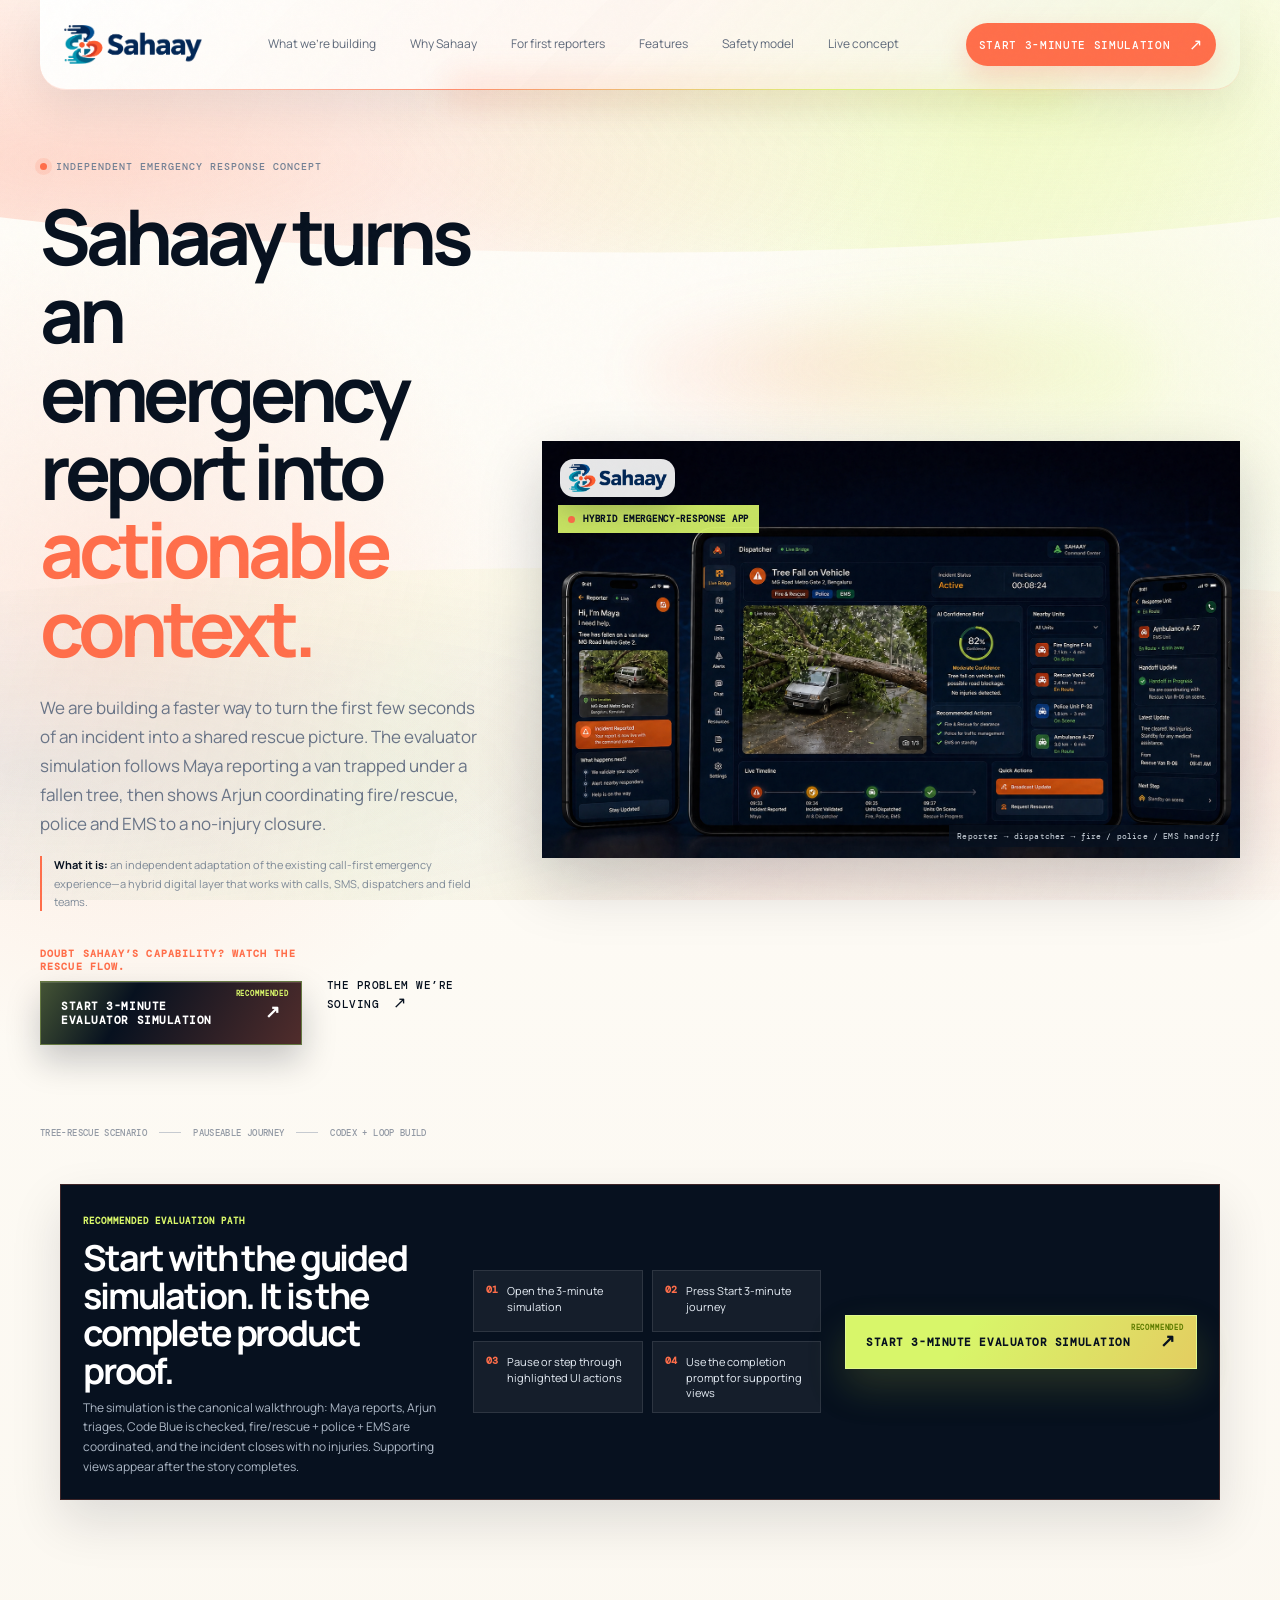
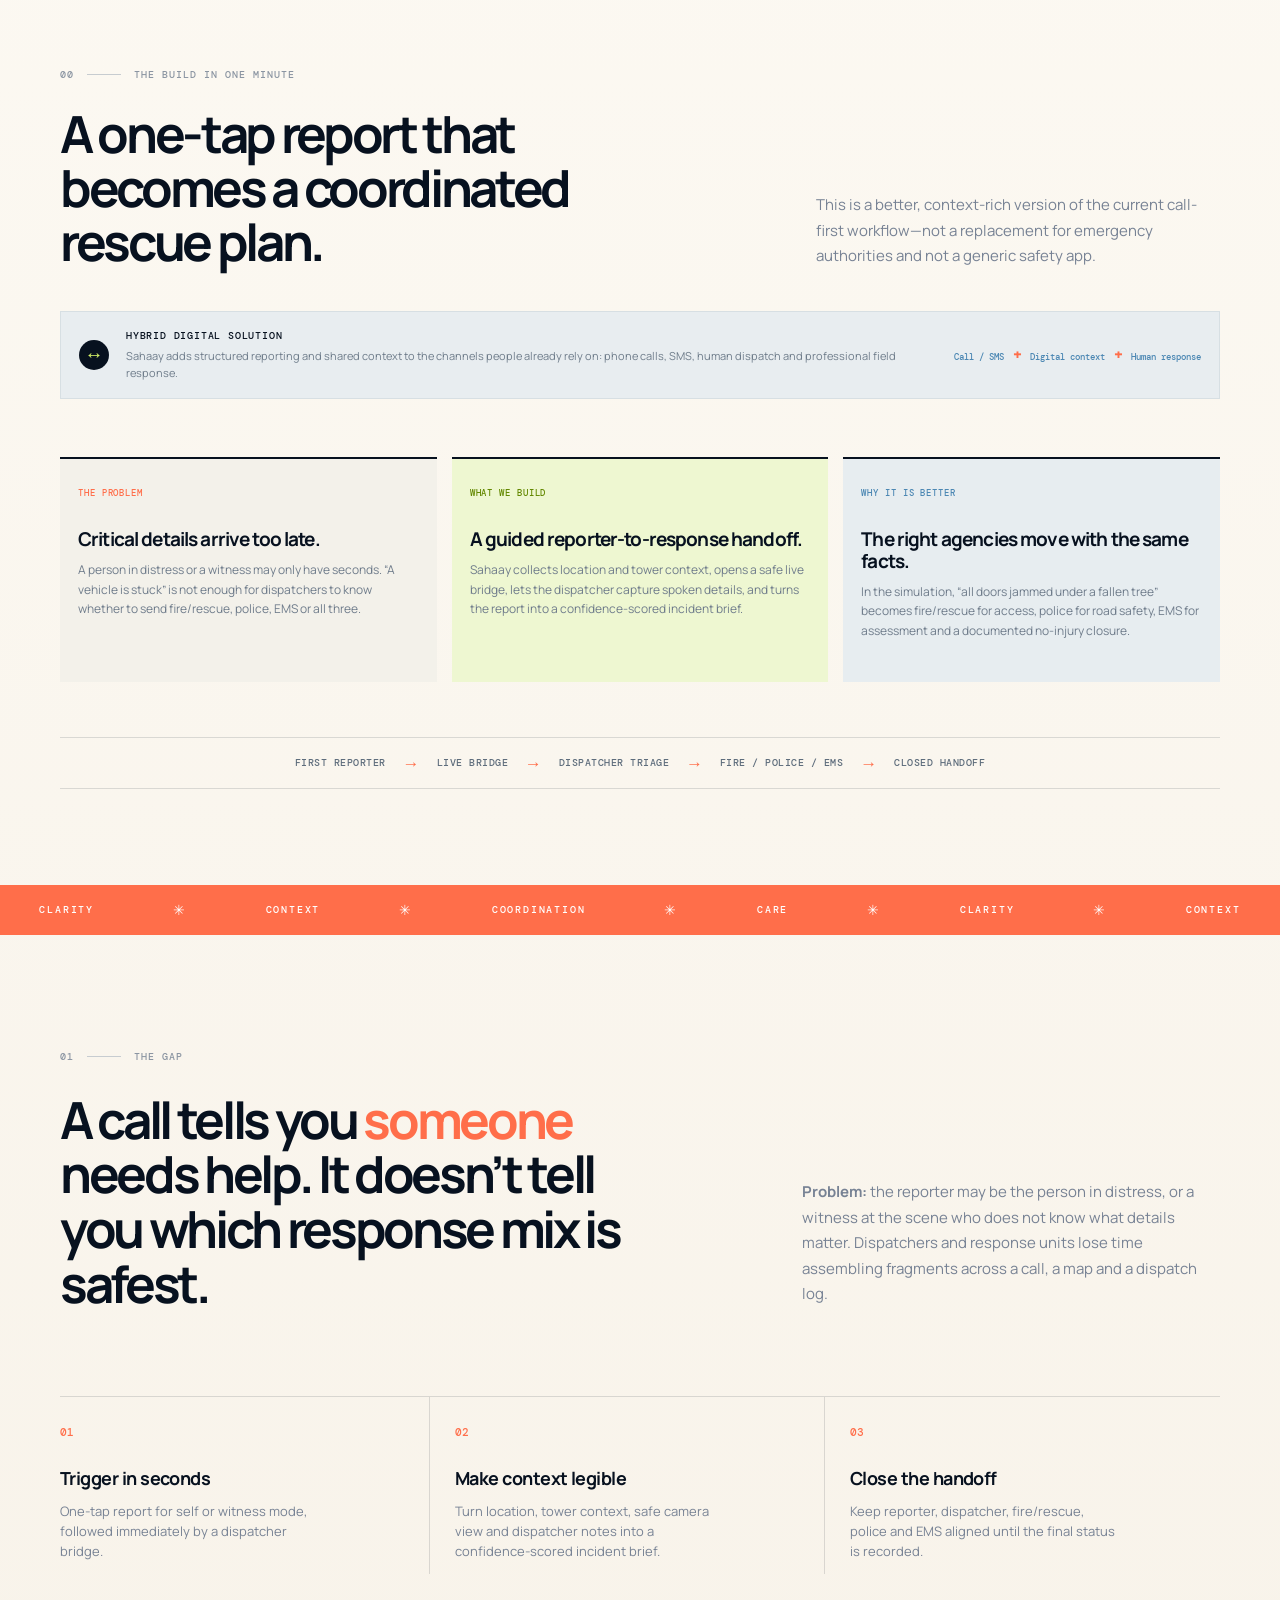
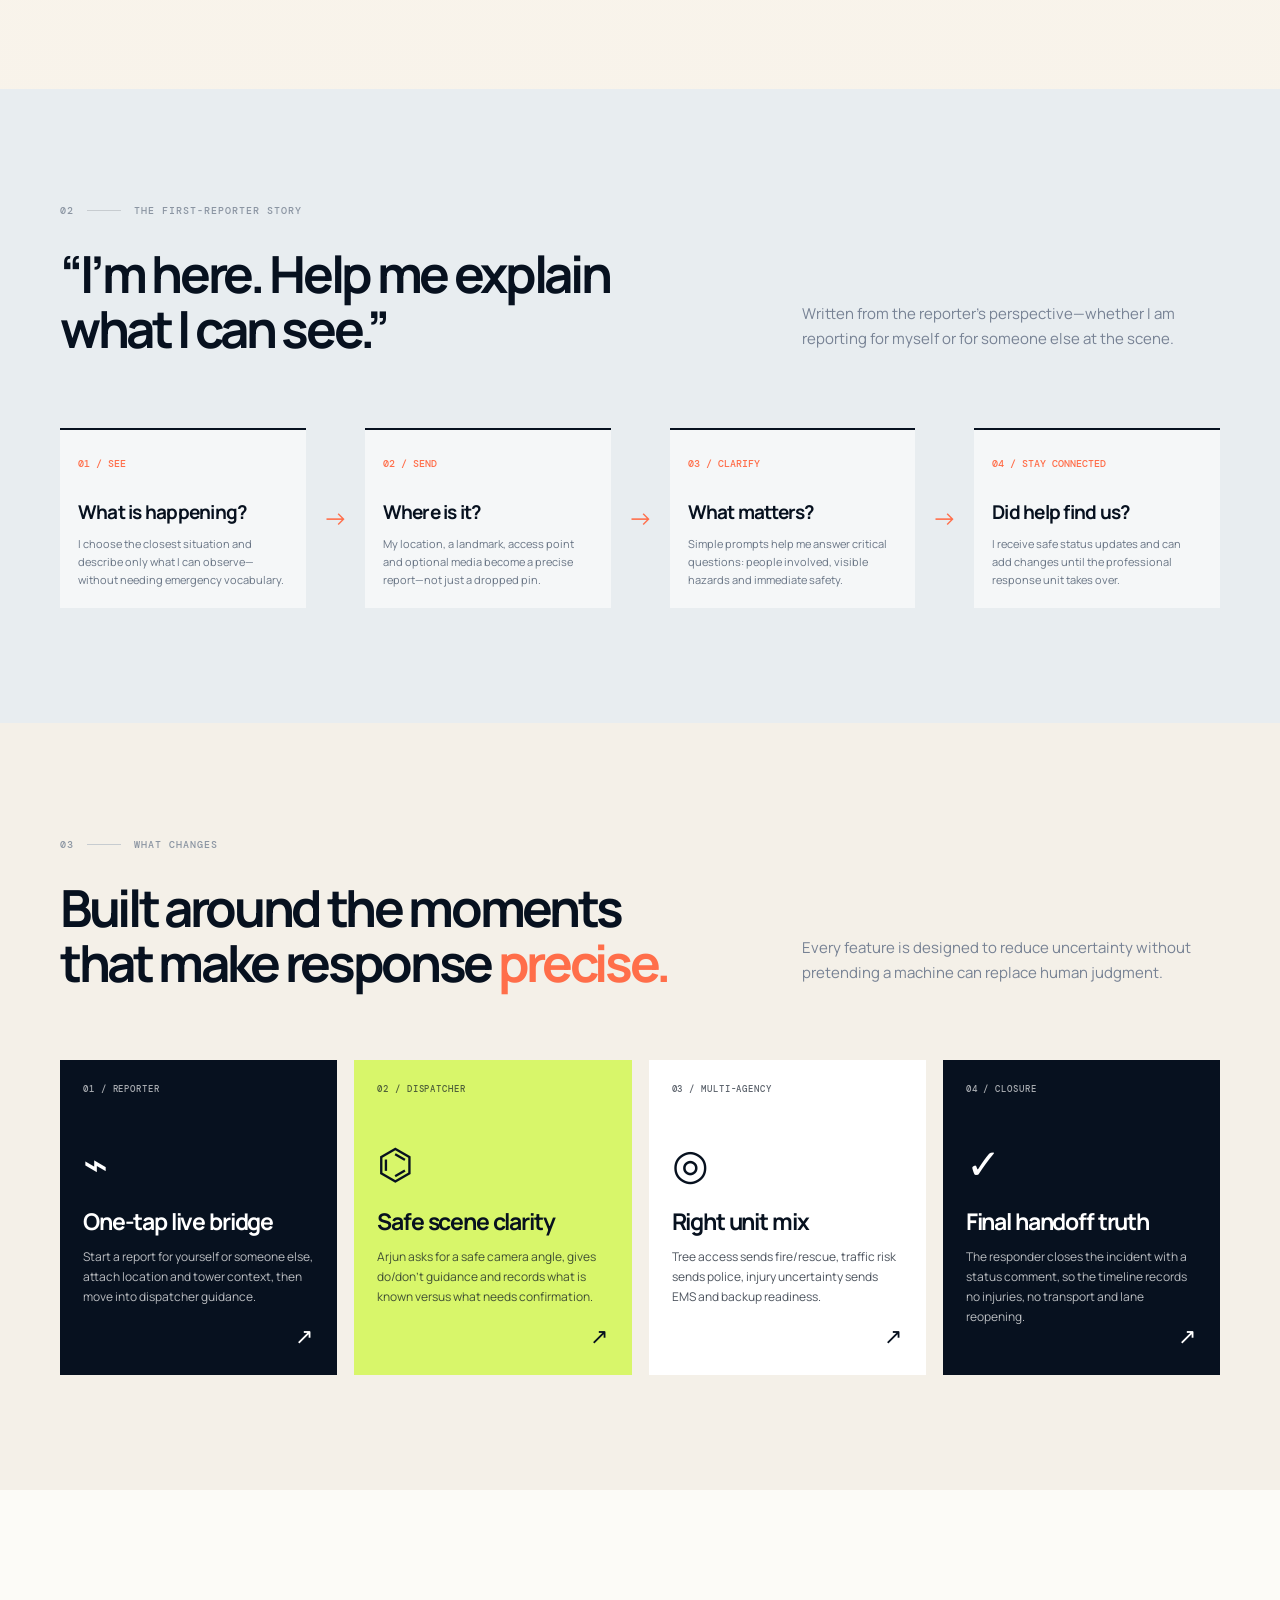
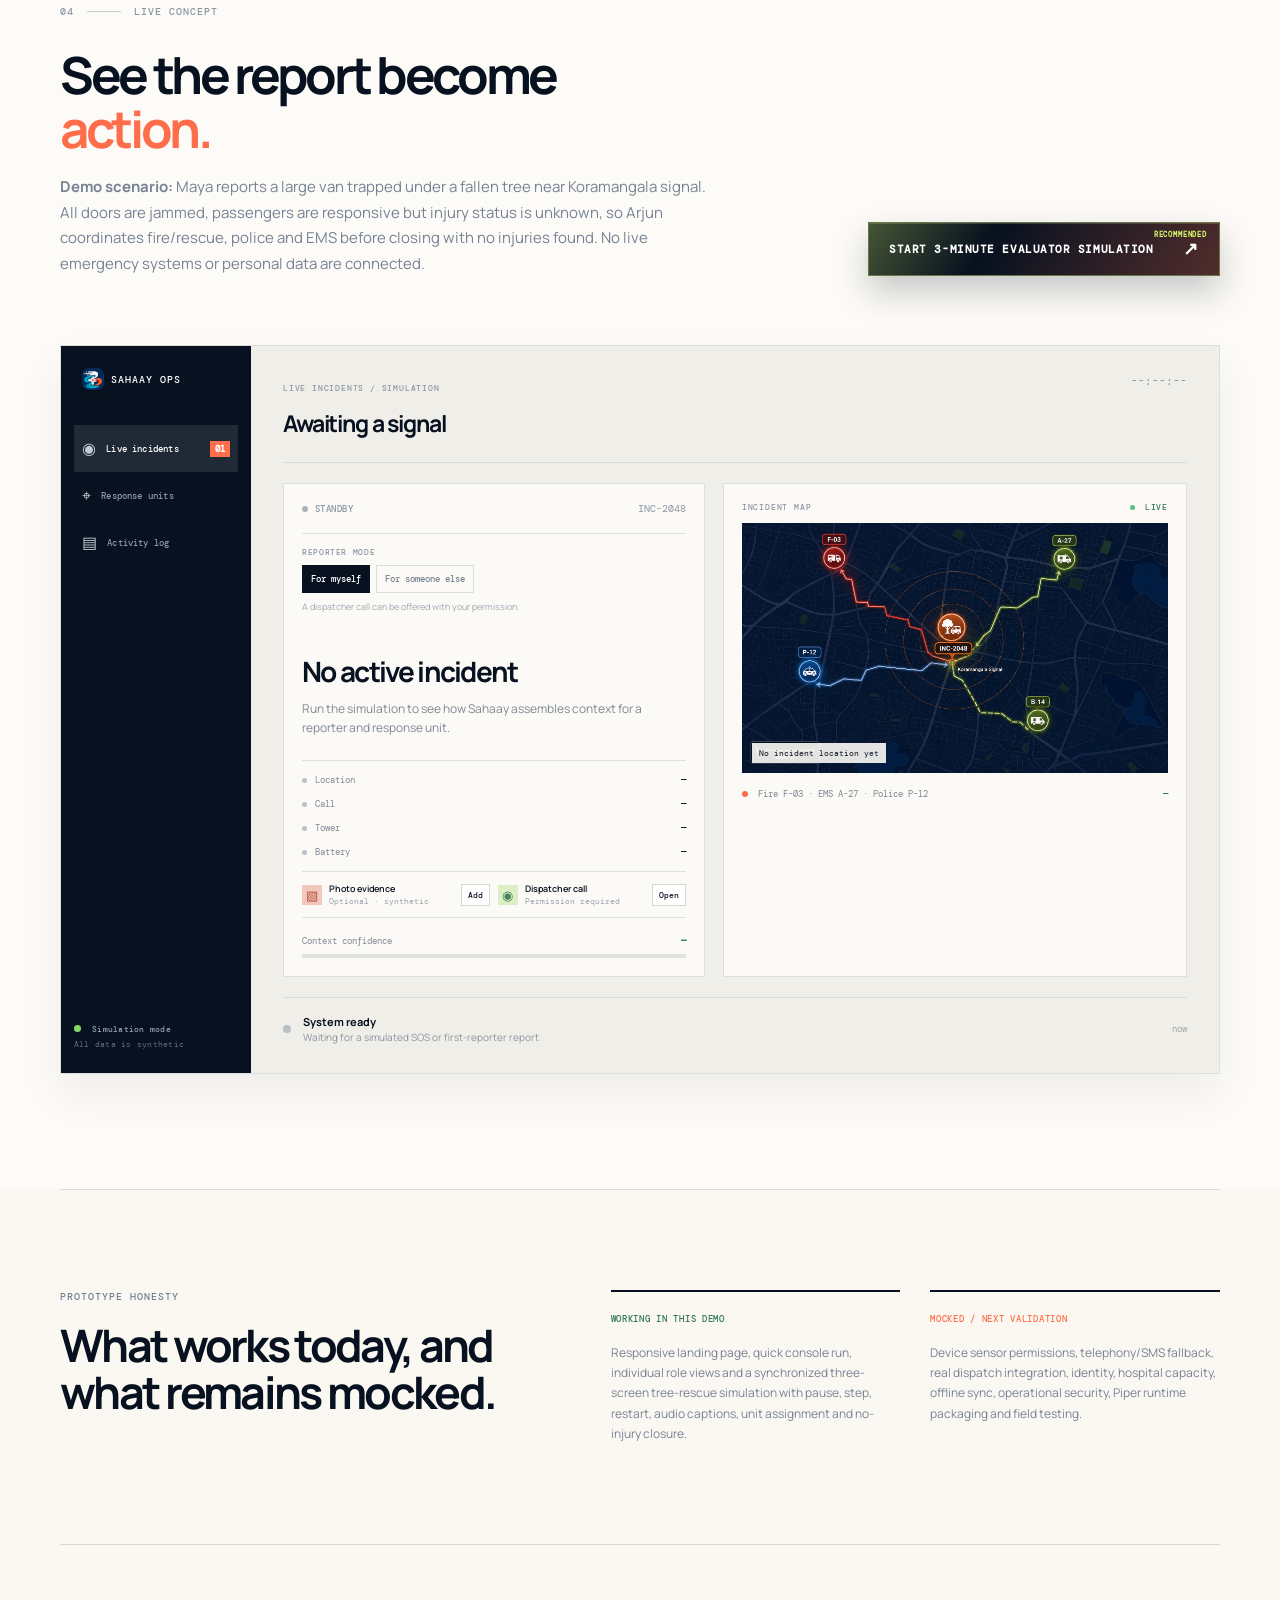
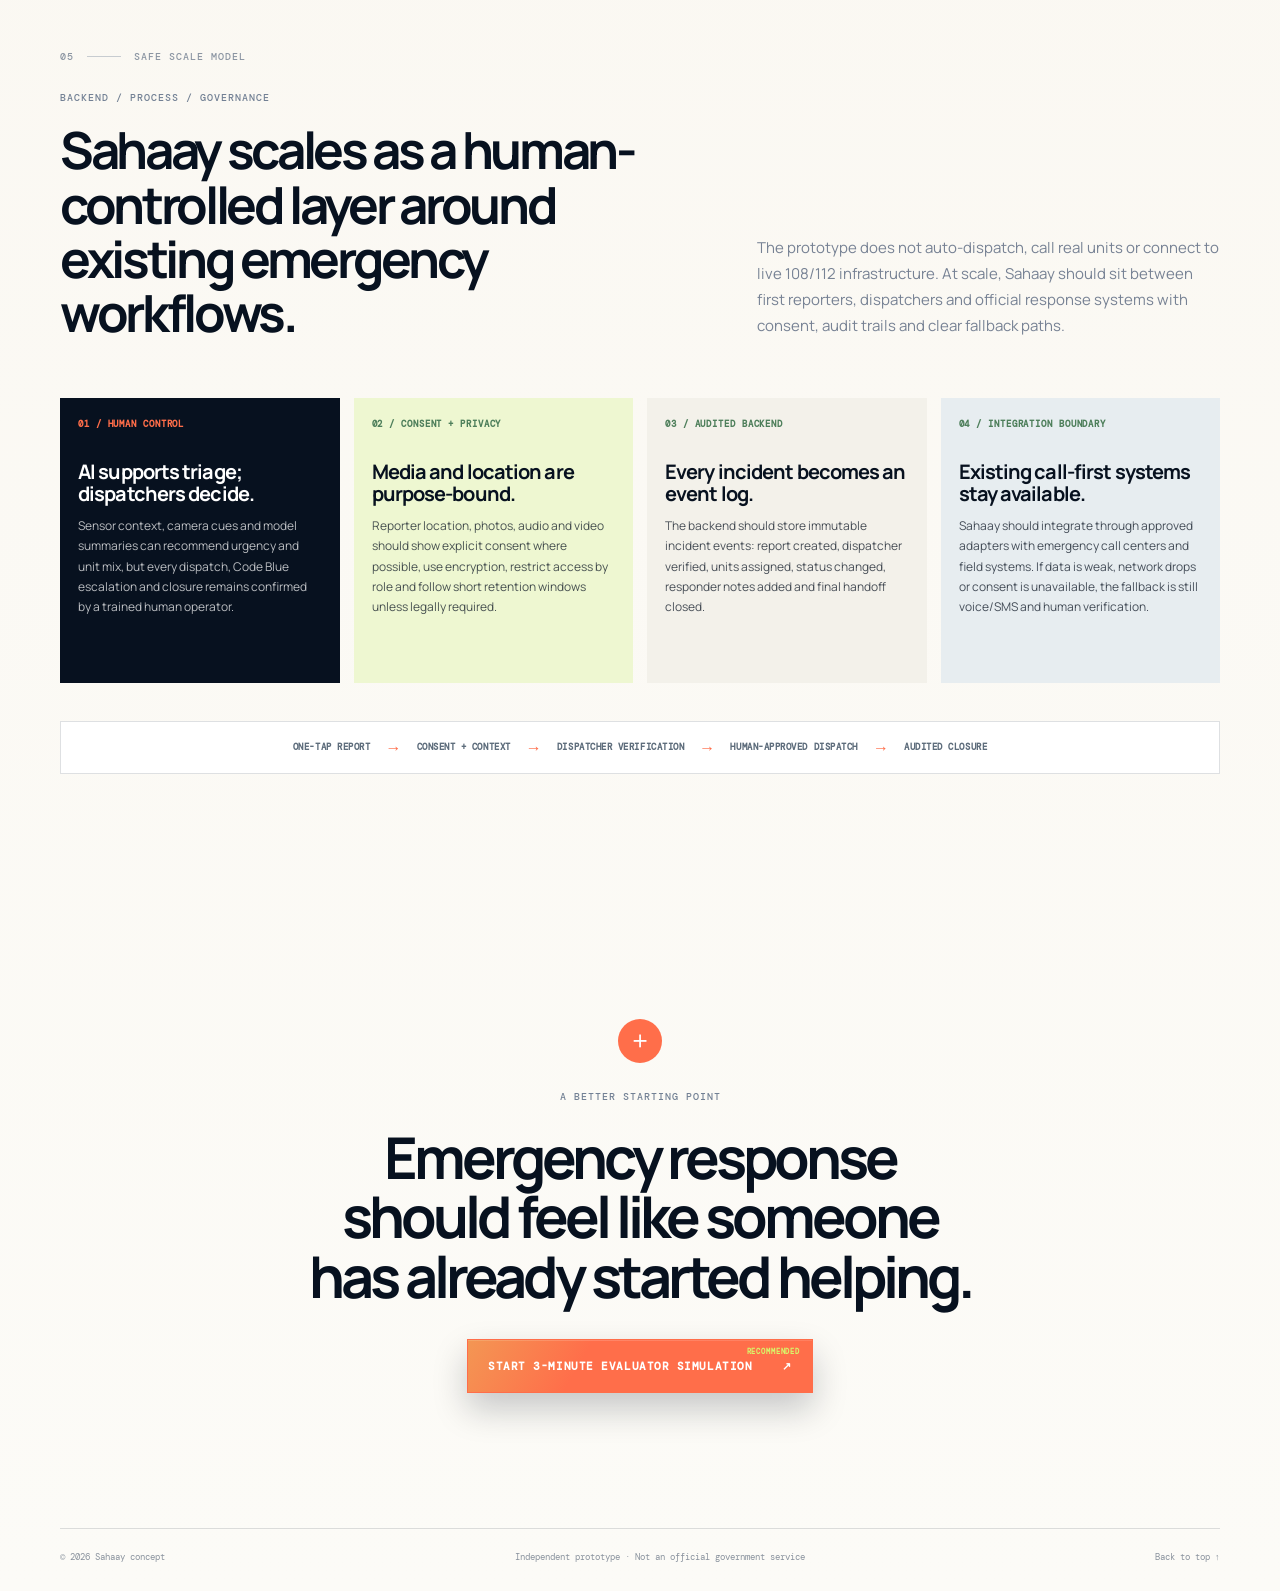
==== commit 4bd7d855: "Focus evaluator flow on guided simulation" ====
--- a/index.html
+++ b/index.html
@@ -48,7 +48,7 @@
             </div>
             <a class="text-link" href="#why">The problem we’re solving <span>↗</span></a>
           </div>
-          <div class="trust-row"><span>Tree-rescue scenario</span><span class="trust-line"></span><span>Pauseable journey</span><span class="trust-line"></span><span>Codex-built prototype</span></div>
+          <div class="trust-row"><span>Tree-rescue scenario</span><span class="trust-line"></span><span>Pauseable journey</span><span class="trust-line"></span><span>Codex + Loop build</span></div>
         </div>
         <div class="hero-visual hero-visual-image" aria-label="Sahaay emergency-response app mockup showing reporter, dispatcher and response-unit screens for the tree-fall rescue">
           <img class="hero-logo-overlay" src="assets/sahaay-logo-transparent.png" alt="Sahaay" />
@@ -62,13 +62,13 @@
         <div class="evaluator-path-copy">
           <span class="path-kicker">Recommended evaluation path</span>
           <h2 id="evaluatorPathTitle">Start with the guided simulation. It is the complete product proof.</h2>
-          <p>The quick console and role accounts are supporting views. The simulation is the canonical walkthrough: Maya reports, Arjun triages, Code Blue is checked, fire/rescue + police + EMS are coordinated, and the incident closes with no injuries.</p>
+          <p>The simulation is the canonical walkthrough: Maya reports, Arjun triages, Code Blue is checked, fire/rescue + police + EMS are coordinated, and the incident closes with no injuries. Supporting views appear after the story completes.</p>
         </div>
         <ol class="path-steps" aria-label="How to evaluate Sahaay">
           <li><strong>01</strong><span>Open the 3-minute simulation</span></li>
           <li><strong>02</strong><span>Press Start 3-minute journey</span></li>
           <li><strong>03</strong><span>Pause or step through highlighted UI actions</span></li>
-          <li><strong>04</strong><span>Then inspect individual role accounts</span></li>
+          <li><strong>04</strong><span>Use the completion prompt for supporting views</span></li>
         </ol>
         <a class="button button-primary simulation-cta" href="simulation.html">Start 3-minute evaluator simulation <span>↗</span></a>
       </section>
@@ -119,7 +119,7 @@
         </div>
       </section>
 
-      <section class="section demo-section" id="demo"><div class="shell"><div class="section-kicker"><span>04</span><span class="kicker-line"></span><span>Live concept</span></div><div class="demo-heading"><div><h2>See the report become <em>action.</em></h2><p><strong>Demo scenario:</strong> Maya reports a large van trapped under a fallen tree near Koramangala signal. All doors are jammed, passengers are responsive but injury status is unknown, so Arjun coordinates fire/rescue, police and EMS before closing with no injuries found. No live emergency systems or personal data are connected.</p></div><div class="demo-actions"><a class="button button-primary simulate-btn simulation-cta" href="simulation.html">Start 3-minute evaluator simulation <span>↗</span></a><button class="button button-dark simulate-btn" id="simulateBtn" type="button">Quick console preview <span>→</span></button><small class="demo-action-note">Preview only — the guided simulation is the full demo.</small></div></div>
+      <section class="section demo-section" id="demo"><div class="shell"><div class="section-kicker"><span>04</span><span class="kicker-line"></span><span>Live concept</span></div><div class="demo-heading"><div><h2>See the report become <em>action.</em></h2><p><strong>Demo scenario:</strong> Maya reports a large van trapped under a fallen tree near Koramangala signal. All doors are jammed, passengers are responsive but injury status is unknown, so Arjun coordinates fire/rescue, police and EMS before closing with no injuries found. No live emergency systems or personal data are connected.</p></div><div class="demo-actions"><a class="button button-primary simulate-btn simulation-cta" href="simulation.html">Start 3-minute evaluator simulation <span>↗</span></a></div></div>
         <div class="demo-console">
           <div class="console-sidebar"><div class="console-brand"><img class="brand-mark-img brand-mark-small" src="assets/sahaay-mark-logo-transparent.png" alt="" /> SAHAAY OPS</div><div class="console-nav active"><span>◉</span> Live incidents <b>01</b></div><div class="console-nav"><span>⌖</span> Response units</div><div class="console-nav"><span>▤</span> Activity log</div><div class="console-footer"><span class="online-dot"></span> Simulation mode<br /><small>All data is synthetic</small></div></div>
           <div class="console-main"><div class="console-toolbar"><div><small>LIVE INCIDENTS / SIMULATION</small><h3 id="incidentTitle">Awaiting a signal</h3></div><span class="toolbar-time mono" id="toolbarTime">--:--:--</span></div>
@@ -176,7 +176,7 @@
         </div>
       </section>
 
-      <section class="closing shell"><div class="closing-mark">+</div><p class="eyebrow">A better starting point</p><h2>Emergency response should feel like someone has already started helping.</h2><a class="button button-dark simulation-cta" href="simulation.html">Start 3-minute evaluator simulation <span>↗</span></a><p class="closing-secondary"><a class="text-link" href="demo-login.html">Explore individual role accounts after the simulation <span>↗</span></a></p></section>
+      <section class="closing shell"><div class="closing-mark">+</div><p class="eyebrow">A better starting point</p><h2>Emergency response should feel like someone has already started helping.</h2><a class="button button-dark simulation-cta" href="simulation.html">Start 3-minute evaluator simulation <span>↗</span></a></section>
     </main>
     <footer class="site-footer shell"><span>© 2026 Sahaay concept</span><span>Independent prototype · Not an official government service</span><a href="#top">Back to top ↑</a></footer>
     <script src="menu.js"></script>
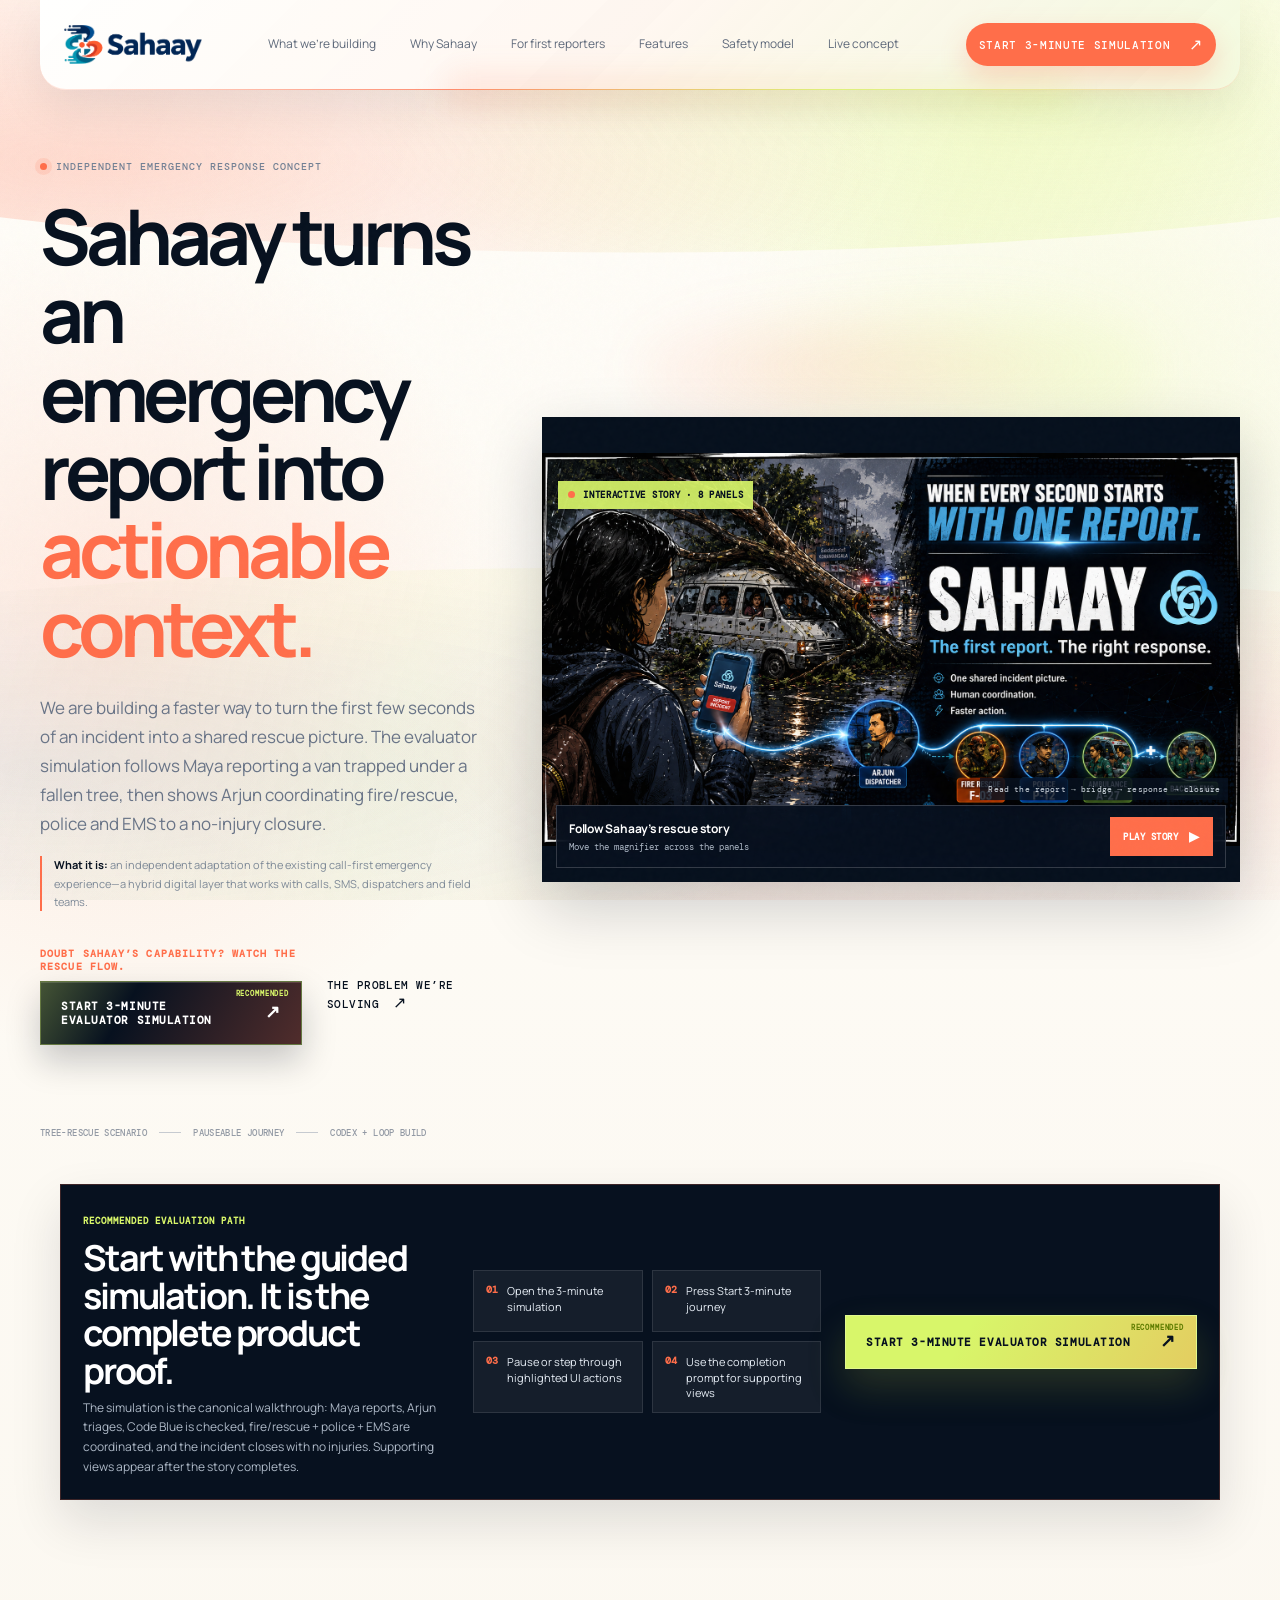
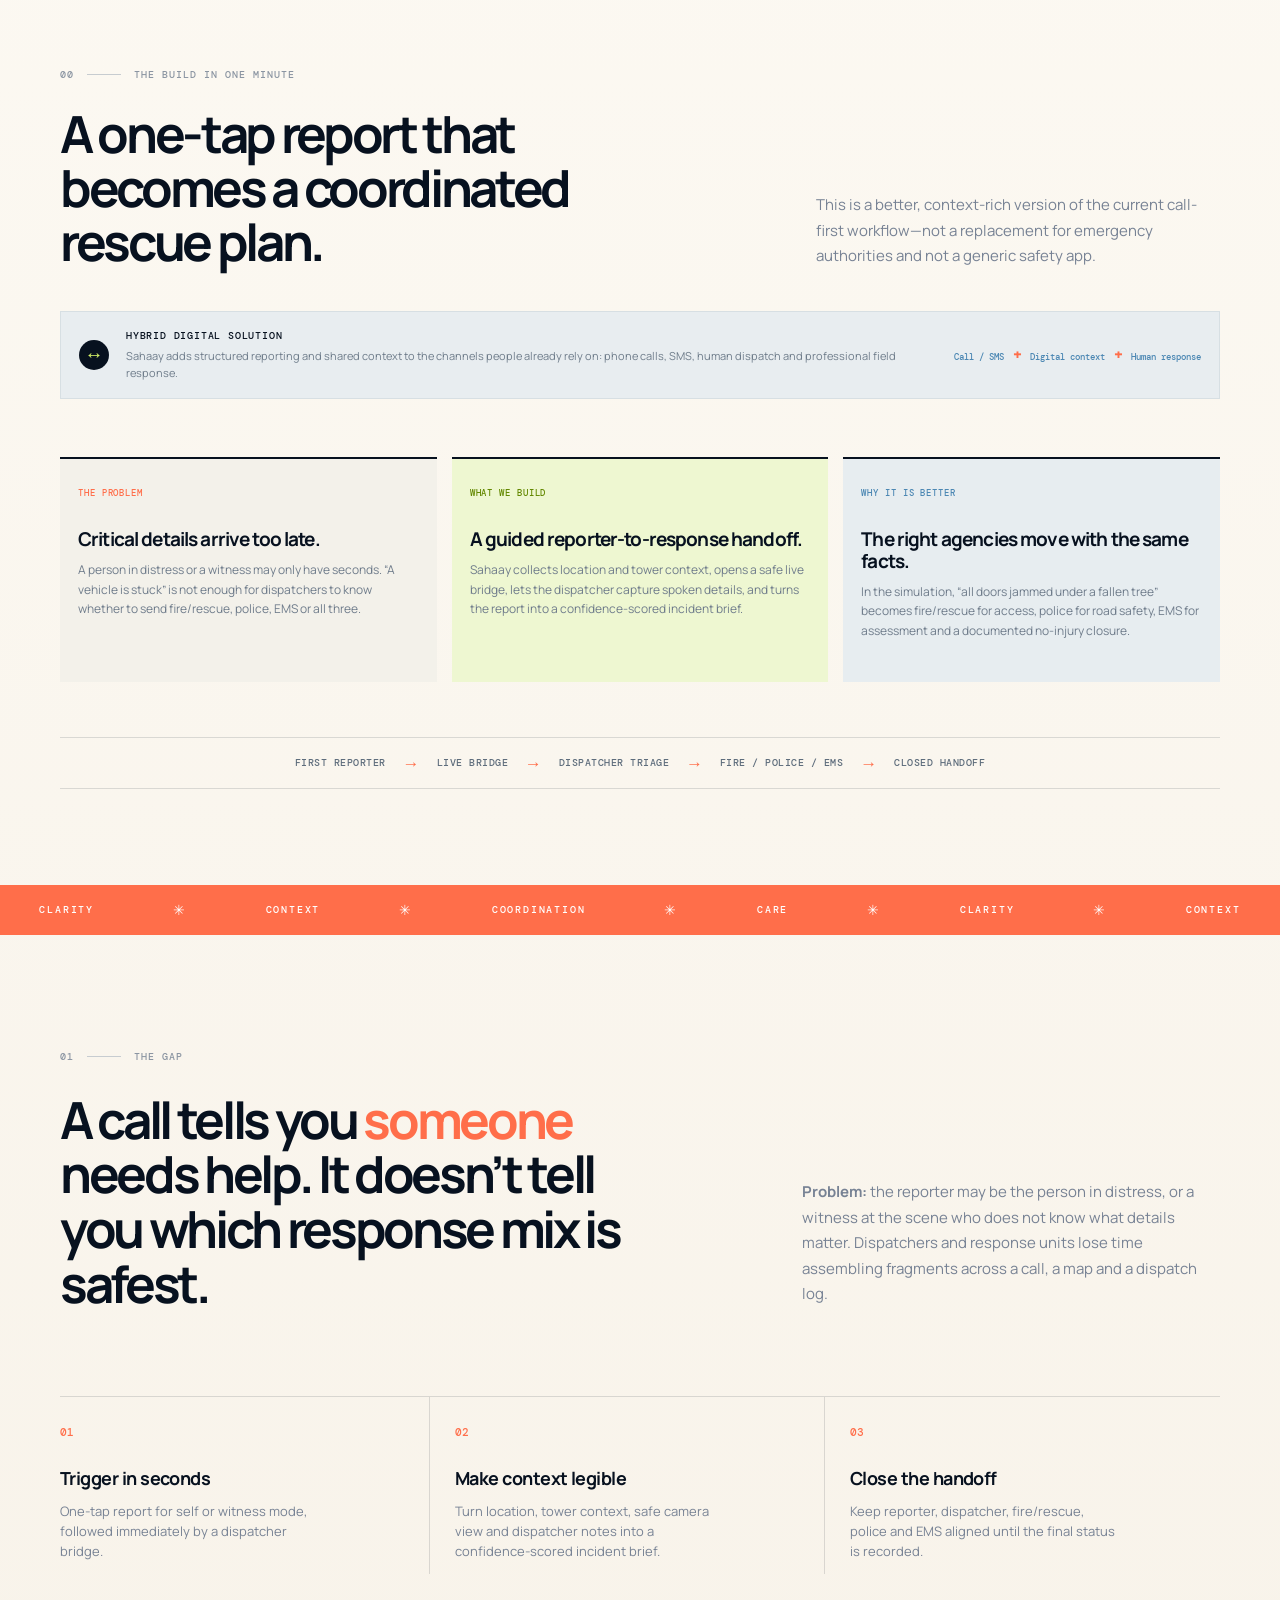
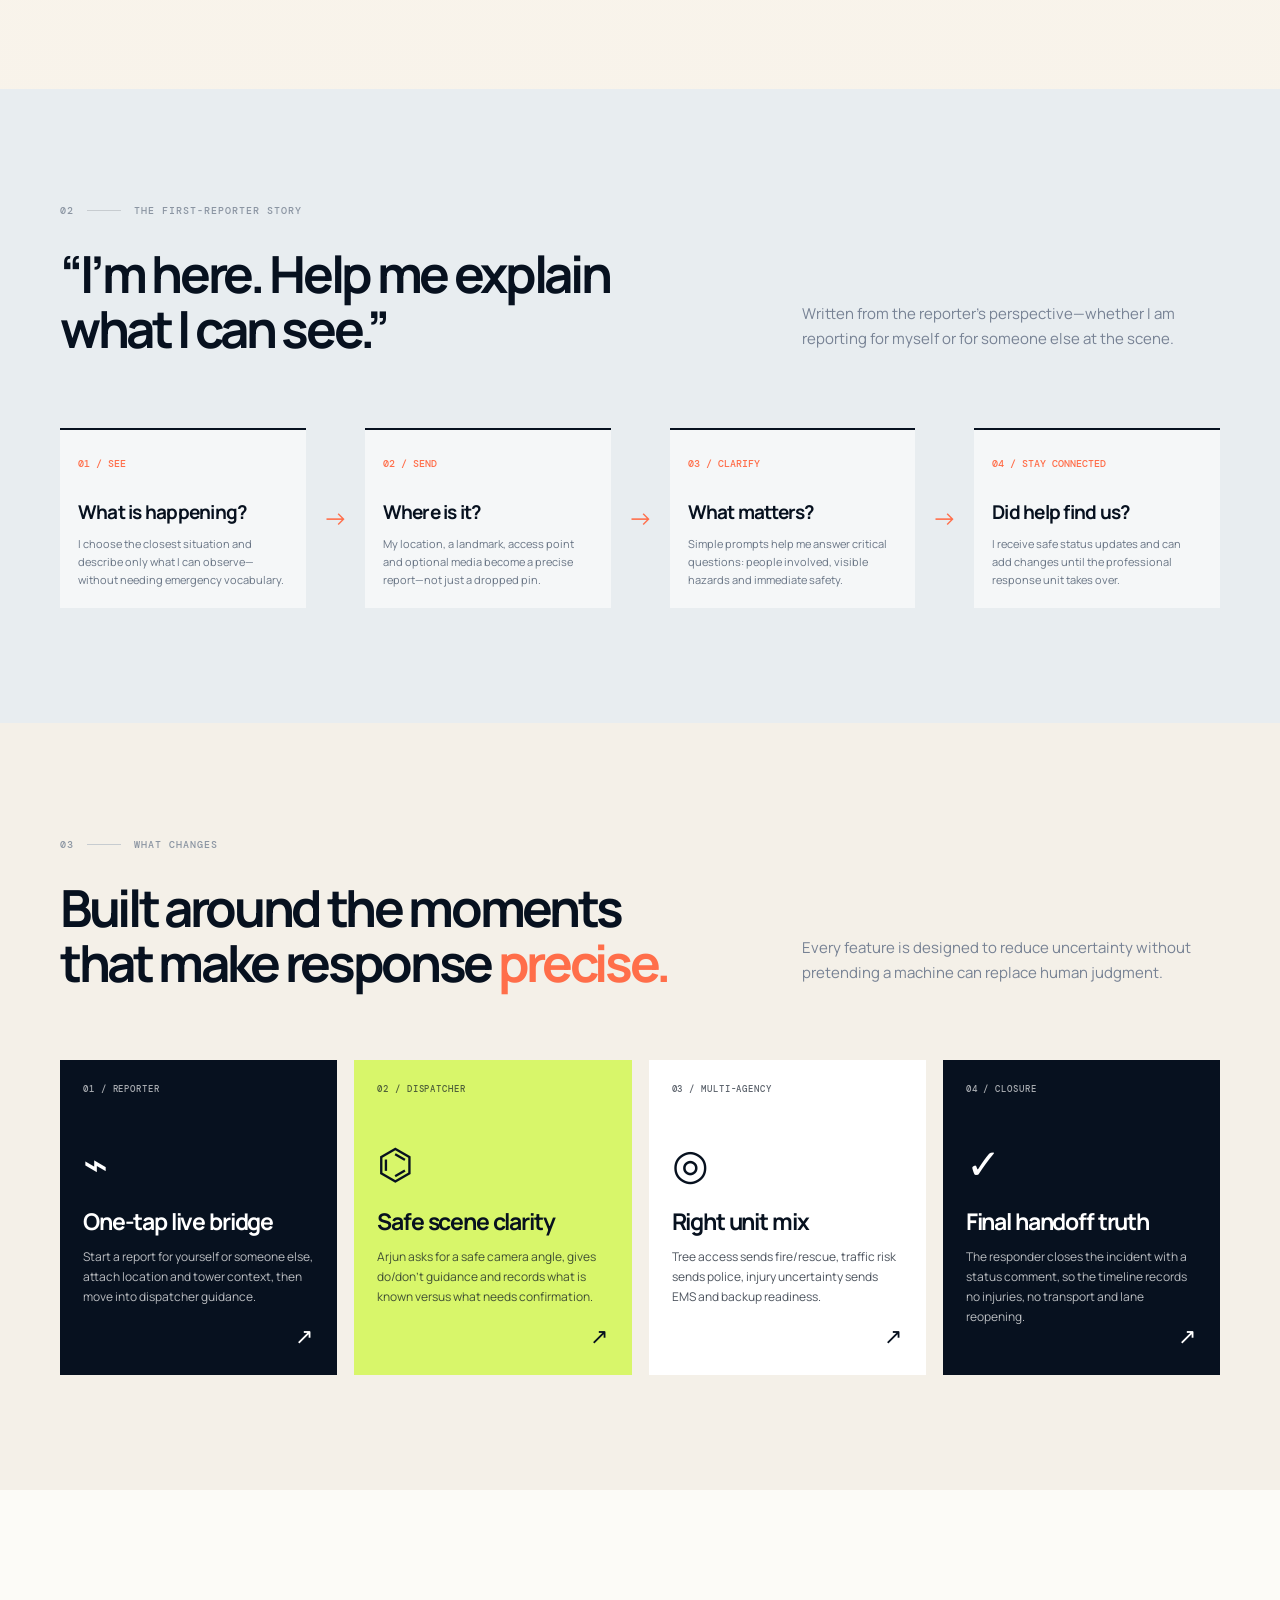
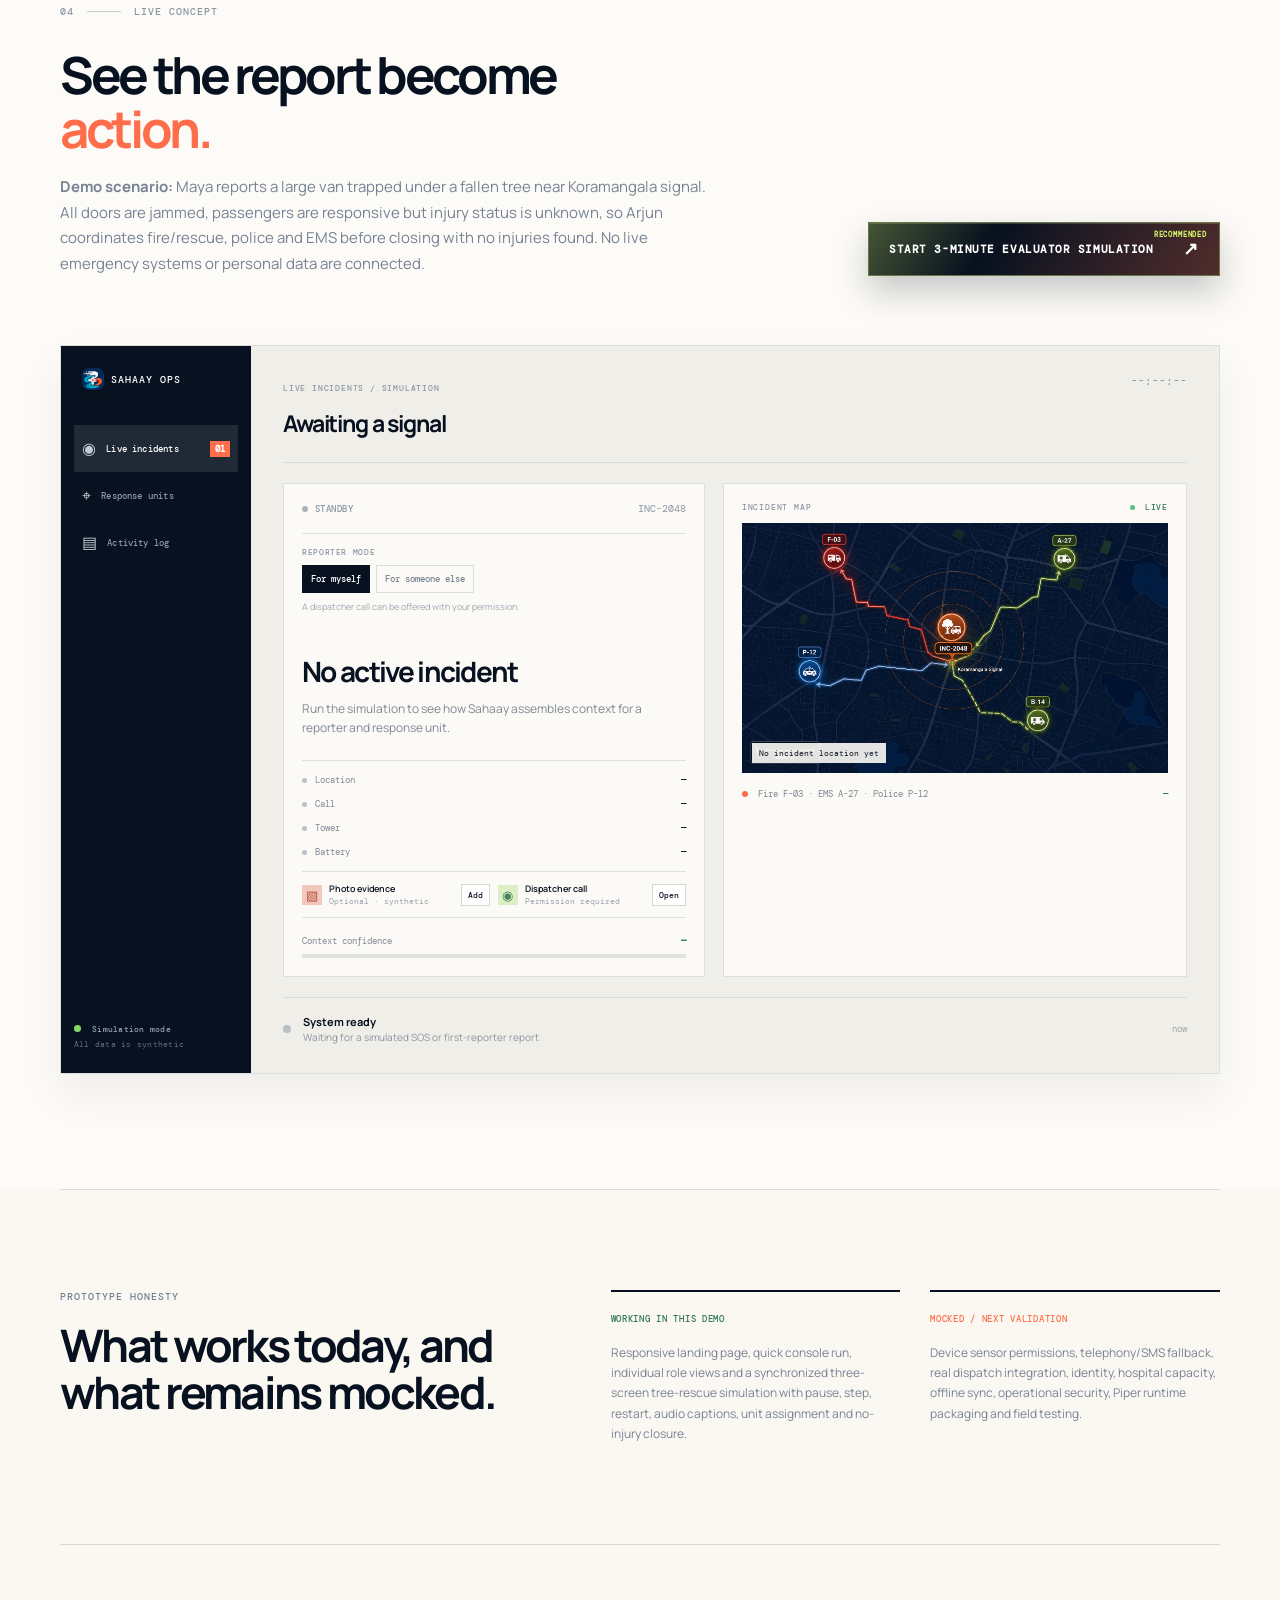
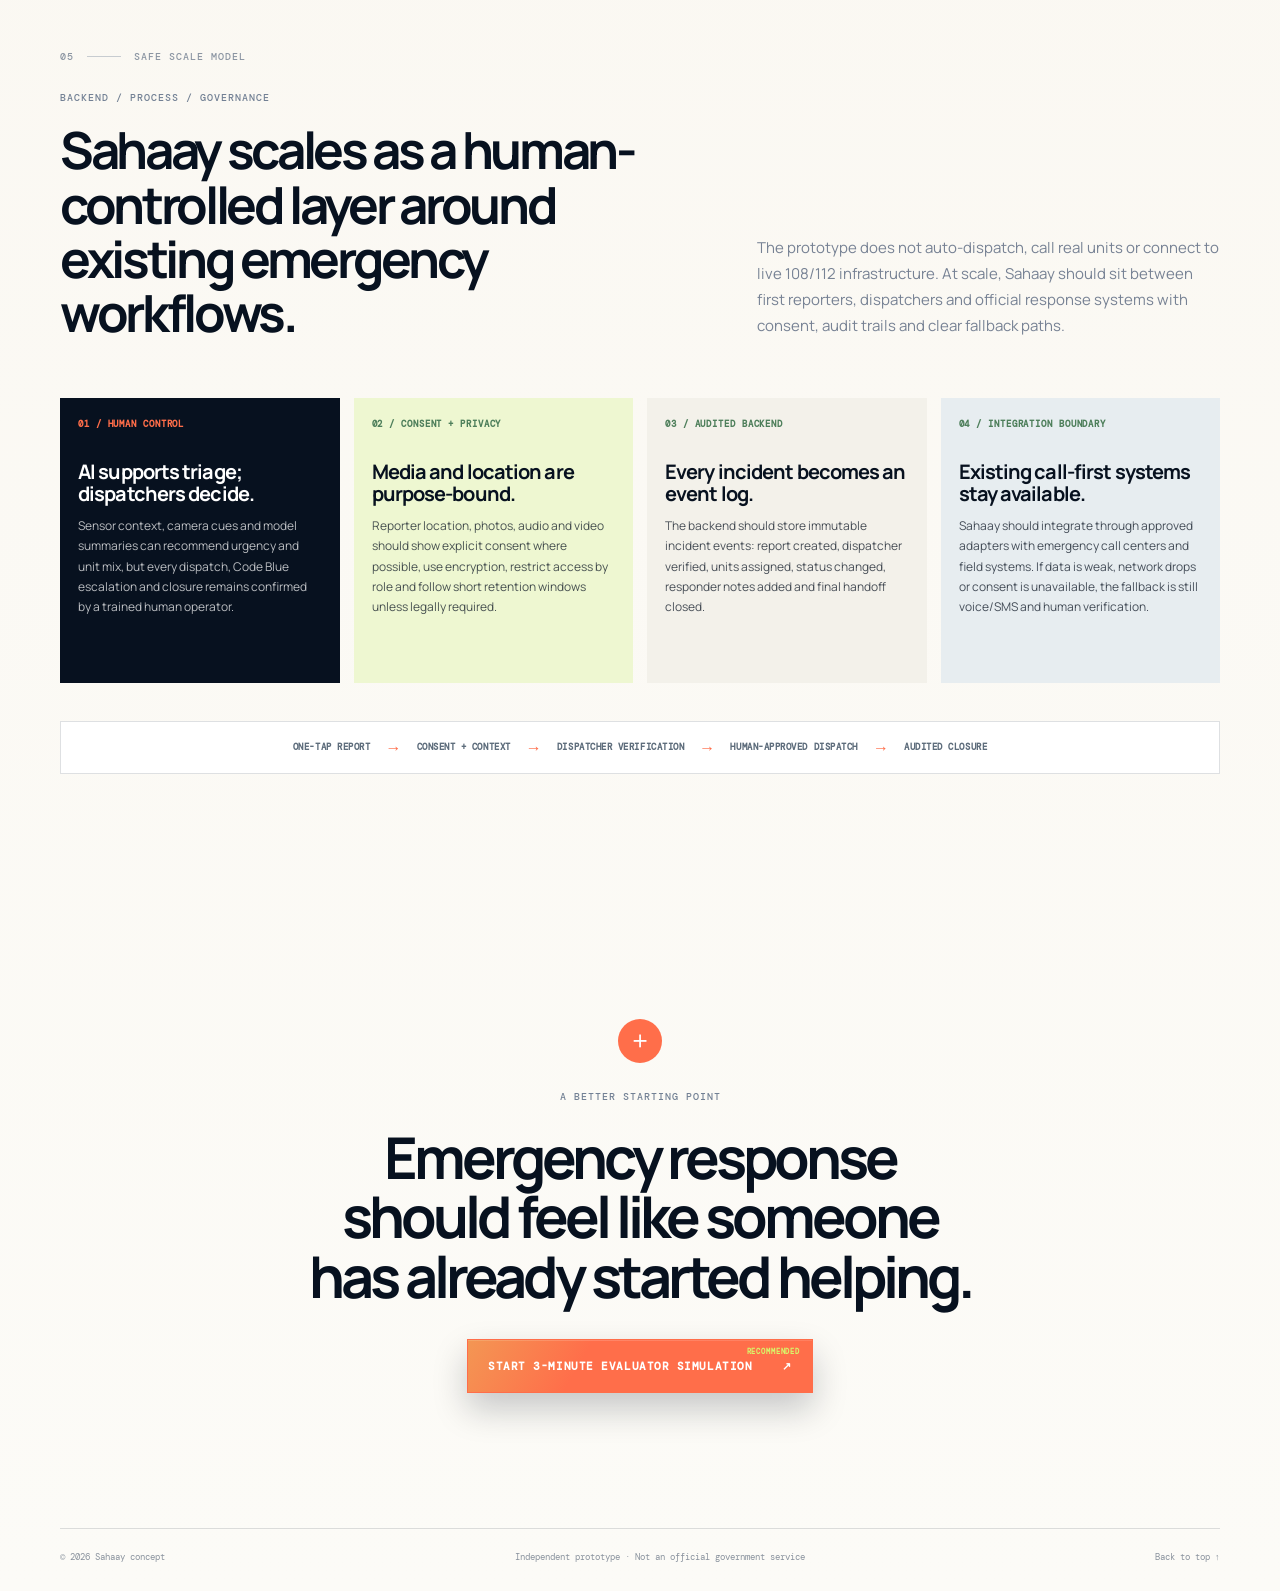
==== commit 514b6c77: "Add interactive Sahaay story banner and reader" ====
--- a/index.html
+++ b/index.html
@@ -16,6 +16,7 @@
     <link rel="preconnect" href="https://fonts.gstatic.com" crossorigin />
     <link href="https://fonts.googleapis.com/css2?family=DM+Mono:wght@400;500&family=Manrope:wght@400;500;600;700;800&display=swap" rel="stylesheet" />
     <link rel="stylesheet" href="styles.css" />
+    <link rel="stylesheet" href="story-reader.css" />
   </head>
   <body class="landing-page">
     <div class="noise" aria-hidden="true"></div>
@@ -50,11 +51,14 @@
           </div>
           <div class="trust-row"><span>Tree-rescue scenario</span><span class="trust-line"></span><span>Pauseable journey</span><span class="trust-line"></span><span>Codex + Loop build</span></div>
         </div>
-        <div class="hero-visual hero-visual-image" aria-label="Sahaay emergency-response app mockup showing reporter, dispatcher and response-unit screens for the tree-fall rescue">
-          <img class="hero-logo-overlay" src="assets/sahaay-logo-transparent.png" alt="Sahaay" />
-          <img src="assets/sahaay-hero-app-v4.png" alt="Sahaay emergency-response app mockup with reporter mobile, dispatcher tablet and response-unit mobile screens for a synthetic tree-fall rescue" />
-          <span class="mockup-badge">Hybrid emergency-response app</span>
-          <span class="mockup-caption">Reporter → dispatcher → fire / police / EMS handoff</span>
+        <div class="hero-visual hero-visual-image hero-story-visual" aria-label="Sahaay comic-style story showing a reporter, dispatcher and response teams coordinating a tree-blocked vehicle rescue">
+          <img class="hero-story-image" src="assets/sahaay-story-lander.png" alt="Sahaay illustrated banner showing Maya's first report, Arjun's incident bridge and coordinated fire, police and ambulance response" />
+          <span class="mockup-badge">Interactive story · 8 panels</span>
+          <span class="mockup-caption">Read the report → bridge → response → closure</span>
+          <div class="story-launch-card">
+            <div><strong>Follow Sahaay’s rescue story</strong><small>Move the magnifier across the panels</small></div>
+            <div class="story-launch-actions"><button class="story-launch-button story-play-button" id="playStoryButton" type="button">Play story <span>▶</span></button></div>
+          </div>
         </div>
       </section>
 
@@ -179,7 +183,30 @@
       <section class="closing shell"><div class="closing-mark">+</div><p class="eyebrow">A better starting point</p><h2>Emergency response should feel like someone has already started helping.</h2><a class="button button-dark simulation-cta" href="simulation.html">Start 3-minute evaluator simulation <span>↗</span></a></section>
     </main>
     <footer class="site-footer shell"><span>© 2026 Sahaay concept</span><span>Independent prototype · Not an official government service</span><a href="#top">Back to top ↑</a></footer>
+    <div class="story-reader" id="storyReader" hidden aria-hidden="true">
+      <div class="story-reader-backdrop" data-story-close></div>
+      <section class="story-reader-dialog" role="dialog" aria-modal="true" aria-labelledby="storyReaderTitle">
+        <header class="story-reader-header">
+          <div><span class="story-reader-kicker">Sahaay story mode</span><h2 id="storyReaderTitle">One report becomes a coordinated rescue.</h2></div>
+          <button class="story-reader-close" type="button" data-story-close aria-label="Close story reader">×</button>
+        </header>
+        <div class="story-reader-progress"><span id="storyPanelLabel">Panel 1 of 8</span><div><i id="storyProgressBar"></i></div><strong id="storyPanelTitle">Incident discovery</strong></div>
+        <div class="story-reader-stage" id="storyReaderStage" tabindex="0" aria-label="Interactive Sahaay comic story. Move your pointer over the story to use the magnifier.">
+          <div class="story-image-wrap" id="storyImageWrap">
+            <img id="storyReaderImage" src="assets/sahaay-story.png" alt="Sahaay comic story" />
+            <span class="story-focus-frame" id="storyFocusFrame" aria-hidden="true"></span>
+            <span class="story-lens" id="storyLens" aria-hidden="true"></span>
+          </div>
+        </div>
+        <div class="story-reader-footer">
+          <p id="storyPanelCaption">Maya discovers the van trapped beneath the fallen tree.</p>
+          <div class="story-reader-hint"><span>⌕</span> Move over the image to magnify the story</div>
+          <div class="story-reader-controls"><button class="story-control" id="storyPrevious" type="button">← Previous</button><button class="story-control story-control-primary" id="storyPlayToggle" type="button">Play story <span>▶</span></button><button class="story-control" id="storyNext" type="button">Next →</button></div>
+        </div>
+      </section>
+    </div>
     <script src="menu.js"></script>
     <script src="app.js"></script>
+    <script src="story-reader.js"></script>
   </body>
 </html>
--- a/styles.css
+++ b/styles.css
@@ -51,7 +51,7 @@
 .process-strip b{color:var(--orange);font-size:16px;font-weight:400}
 @media(max-width:980px){.safe-scale-heading{grid-template-columns:1fr;gap:22px}.safe-scale-grid{grid-template-columns:1fr 1fr}.safe-scale-grid article{min-height:240px}.process-strip{flex-wrap:wrap;justify-content:flex-start}}
 @media(max-width:560px){.safe-scale-section{padding:80px 0}.safe-scale-grid{grid-template-columns:1fr}.safe-scale-grid article{min-height:auto}.process-strip{align-items:flex-start;gap:10px 12px;font-size:8px}.process-strip b{font-size:13px}}
-.site-header{position:sticky;top:0;z-index:40;background:rgba(252,251,247,.94);backdrop-filter:blur(16px);-webkit-backdrop-filter:blur(16px)}
+.site-header{position:sticky;top:0;z-index:100;background:rgba(252,251,247,.94);backdrop-filter:blur(16px);-webkit-backdrop-filter:blur(16px)}
 .demo-access-page .site-header,.simulation-page .site-header{background:rgba(7,17,31,.94)}
 .menu-toggle{display:none;align-items:center;justify-content:center;flex-direction:column;gap:5px;width:42px;height:42px;border:1px solid rgba(7,17,31,.16);border-radius:12px;background:#fff;color:var(--ink);cursor:pointer}
 .menu-toggle span{display:block;width:18px;height:2px;border-radius:99px;background:currentColor;transition:transform .2s,opacity .2s}
@@ -59,7 +59,7 @@
 .menu-toggle.is-open span:nth-child(2){opacity:0}
 .menu-toggle.is-open span:nth-child(3){transform:translateY(-7px) rotate(-45deg)}
 .demo-access-page .menu-toggle,.simulation-page .menu-toggle{border-color:rgba(255,255,255,.18);background:rgba(255,255,255,.08);color:#fff}
-@media(max-width:850px){.site-header{min-height:74px;height:auto;padding:12px 0;gap:12px}.site-header .header-cta,.demo-header>.text-link{display:none}.menu-toggle{display:flex;margin-left:auto}.nav-links{position:absolute;left:0;right:0;top:calc(100% - 1px);display:grid;gap:0;padding:10px;background:rgba(252,251,247,.98);border:1px solid var(--line);box-shadow:0 20px 45px rgba(7,17,31,.14);opacity:0;pointer-events:none;transform:translateY(-8px);visibility:hidden;transition:opacity .2s,transform .2s,visibility .2s}.nav-links.is-open{opacity:1;pointer-events:auto;transform:translateY(0);visibility:visible}.nav-links a{padding:13px 12px;border-bottom:1px solid var(--line);color:var(--ink);font-size:12px}.nav-links a:last-child{border-bottom:0}.demo-access-page .nav-links,.simulation-page .nav-links{background:rgba(7,17,31,.98);border-color:rgba(255,255,255,.14)}.demo-access-page .nav-links a,.simulation-page .nav-links a{color:#f8f4ea;border-bottom-color:rgba(255,255,255,.12)}}
+@media(max-width:850px){.site-header{min-height:74px;height:auto;padding:12px 0;gap:12px}.site-header .header-cta,.demo-header>.text-link{display:none}.menu-toggle{position:relative;z-index:102;display:flex;margin-left:auto}.nav-links{position:absolute;left:0;right:0;top:calc(100% - 1px);z-index:101;display:grid;gap:0;padding:10px;background:rgba(252,251,247,.98);border:1px solid var(--line);box-shadow:0 20px 45px rgba(7,17,31,.14);opacity:0;pointer-events:none;transform:translateY(-8px);visibility:hidden;transition:opacity .2s,transform .2s,visibility .2s}.nav-links.is-open{opacity:1;pointer-events:auto;transform:translateY(0);visibility:visible}.nav-links a{padding:13px 12px;border-bottom:1px solid var(--line);color:var(--ink);font-size:12px}.nav-links a:last-child{border-bottom:0}.demo-access-page .nav-links,.simulation-page .nav-links{background:rgba(7,17,31,.98);border-color:rgba(255,255,255,.14)}.demo-access-page .nav-links a,.simulation-page .nav-links a{color:#f8f4ea;border-bottom-color:rgba(255,255,255,.12)}}
 @media(max-width:850px){.site-header .nav-links.is-open{display:grid!important;opacity:1!important;pointer-events:auto!important;transform:translateY(0)!important;visibility:visible!important}}
 .hero{width:min(1280px,calc(100% - 80px));grid-template-columns:minmax(390px,.78fr) minmax(560px,1.22fr);gap:56px}
 .hero-visual.hero-visual-image{height:auto;aspect-ratio:1624/969;background:#06101d}
@@ -96,3 +96,6 @@
 @media(max-width:510px){.landing-page{background:radial-gradient(circle at 0 5%,rgba(255,110,74,.15),transparent 18rem),radial-gradient(circle at 100% 4%,rgba(216,246,106,.17),transparent 17rem),linear-gradient(180deg,#fffdf8 0%,#f8f3ea 45%,#fcfbf7 100%)}.page-bg-waves:before{left:-36vw;right:-36vw;top:-24px;height:340px}.page-bg-waves:after{left:-42vw;right:-42vw;top:500px;height:340px}.landing-page .site-header:after{left:12%;right:12%}.landing-page .hero:before{display:none}}
 .site-header{padding-inline:clamp(14px,2vw,24px)}
 @media(max-width:850px){.site-header{padding:12px 14px}}
+.landing-page .site-header{position:sticky;top:0;z-index:1000}
+@media(max-width:850px){.landing-page .site-header .nav-links{z-index:1001}.landing-page .site-header .menu-toggle{z-index:1002}}
+@media(max-width:850px){.landing-page .site-header .nav-links{position:fixed;top:74px;left:0;right:0;z-index:1100;background:rgba(252,251,247,.99);box-shadow:0 24px 48px rgba(7,17,31,.2)}}
--- a/story-reader.css
+++ b/story-reader.css
@@ -0,0 +1,7 @@
+.hero-story-visual{aspect-ratio:3/2!important;background:#06101d}.hero-story-image{display:block;width:100%;height:100%;object-fit:contain!important;object-position:center;background:#06101d}.hero-story-visual .mockup-badge{z-index:4}.hero-story-visual .mockup-caption{z-index:4;bottom:82px}.story-launch-card{position:absolute;left:14px;right:14px;bottom:14px;z-index:5;display:flex;align-items:center;justify-content:space-between;gap:14px;padding:11px 12px;border:1px solid rgba(255,255,255,.18);background:rgba(7,17,31,.88);backdrop-filter:blur(14px);color:#fff}.story-launch-card strong{display:block;font-size:12px;letter-spacing:-.02em}.story-launch-card small{display:block;margin-top:2px;color:#aeb9c7;font:9px var(--mono)}.story-launch-actions{display:flex;gap:7px}.story-launch-button{display:inline-flex;align-items:center;gap:11px;padding:10px 12px;border:1px solid rgba(255,255,255,.22);background:rgba(255,255,255,.08);color:#fff;font:600 9px var(--mono);letter-spacing:.06em;text-transform:uppercase;cursor:pointer}.story-launch-button span{font-size:13px}.story-launch-button:hover,.story-launch-button:focus-visible{background:var(--lime);border-color:var(--lime);color:var(--ink)}.story-play-button{background:var(--orange);border-color:var(--orange)}
+.story-reader{position:fixed;inset:0;z-index:200;display:grid;place-items:center;padding:0;color:#fff}.story-reader[hidden]{display:none}.story-reader-backdrop{position:absolute;inset:0;background:rgba(2,8,16,.94);backdrop-filter:blur(12px)}.story-reader-dialog{position:relative;z-index:1;display:grid;grid-template-rows:auto auto minmax(0,1fr) auto;width:100vw;height:100dvh;overflow:hidden;border:0;background:#07111f;box-shadow:none}.story-reader-header{display:flex;align-items:center;justify-content:space-between;gap:16px;padding:10px 16px 8px;border-bottom:1px solid rgba(255,255,255,.12)}.story-reader-kicker{color:var(--lime);font:500 8px var(--mono);letter-spacing:.12em;text-transform:uppercase}.story-reader-header h2{margin:3px 0 0;color:#fff;font-size:clamp(16px,1.8vw,23px);line-height:1.05;letter-spacing:-.04em}.story-reader-close{width:34px;height:34px;border:1px solid rgba(255,255,255,.24);background:transparent;color:#fff;font-size:24px;line-height:1;cursor:pointer}.story-reader-close:hover,.story-reader-close:focus-visible{background:var(--orange);border-color:var(--orange)}.story-reader-progress{display:grid;grid-template-columns:auto minmax(80px,1fr) auto;align-items:center;gap:10px;padding:7px 16px;border-bottom:1px solid rgba(255,255,255,.1);color:#afbdca;font:8px var(--mono);text-transform:uppercase}.story-reader-progress>div{height:3px;background:rgba(255,255,255,.13)}.story-reader-progress i{display:block;width:12.5%;height:100%;background:var(--orange);transition:width .3s ease}.story-reader-progress strong{color:#fff;font-weight:500}.story-reader-stage{display:grid;place-items:center;min-height:0;padding:8px 16px;overflow:hidden;background:radial-gradient(circle at 50% 35%,rgba(216,246,106,.08),transparent 48%)}.story-image-wrap{position:relative;display:inline-block;max-width:100%;max-height:100%;line-height:0}.story-image-wrap img{display:block;max-width:100%;max-height:100%;width:auto;height:auto;object-fit:contain}.story-focus-frame{position:absolute;left:0;top:0;width:38%;height:32%;border:3px solid var(--lime);box-shadow:0 0 0 9999px rgba(2,8,16,.38),0 0 30px rgba(216,246,106,.55);pointer-events:none;transition:all .35s ease}.story-lens{position:absolute;left:19%;top:16%;width:190px;height:190px;border:4px solid #fff;border-radius:50%;background-repeat:no-repeat;background-color:#07111f;box-shadow:0 15px 34px rgba(0,0,0,.45),0 0 0 5px rgba(255,110,74,.7);transform:translate(-50%,-50%);pointer-events:none;transition:opacity .2s ease;opacity:1}.story-lens:after{content:'MAGNIFY';position:absolute;left:50%;bottom:-25px;transform:translateX(-50%);padding:4px 7px;background:var(--orange);color:#fff;font:700 8px var(--mono);letter-spacing:.08em}.story-reader-footer{display:grid;grid-template-columns:minmax(0,1fr) auto auto;gap:12px;align-items:center;padding:9px 16px 12px;border-top:1px solid rgba(255,255,255,.12)}.story-reader-footer p{margin:0;color:#d9e2e8;font-size:12px;line-height:1.3}.story-reader-hint{color:#91a1b2;font:8px var(--mono);text-transform:uppercase;white-space:nowrap}.story-reader-hint span{color:var(--lime);font-size:15px;vertical-align:middle}.story-reader-controls{display:flex;gap:6px}.story-control{padding:9px 11px;border:1px solid rgba(255,255,255,.2);background:rgba(255,255,255,.08);color:#fff;font:600 8px var(--mono);letter-spacing:.04em;text-transform:uppercase;cursor:pointer}.story-control:hover,.story-control:focus-visible{background:rgba(255,255,255,.16)}.story-control-primary{background:var(--orange);border-color:var(--orange)}.story-control-primary:hover,.story-control-primary:focus-visible{background:#ff876a;border-color:#ff876a}
+body.story-reader-open{overflow:hidden}.story-reader-open .noise{z-index:210}.story-reader-open .story-reader{isolation:isolate}
+@media(max-width:900px){.story-launch-card{align-items:flex-start;flex-direction:column}.story-launch-actions{width:100%}.story-launch-button{flex:1;justify-content:space-between}.story-reader{padding:0}.story-reader-dialog{width:100%;height:100%;border:0}.story-reader-header{padding:18px 16px 12px}.story-reader-progress{grid-template-columns:auto 1fr;padding:10px 16px}.story-reader-progress strong{grid-column:1/-1}.story-reader-stage{padding:10px 12px}.story-lens{width:150px;height:150px}.story-reader-footer{grid-template-columns:1fr;padding:12px 16px 16px}.story-reader-hint{order:2}.story-reader-controls{order:3}.story-control{flex:1;justify-content:center}}
+@media(max-width:510px){.hero-story-visual .mockup-caption{bottom:119px;max-width:calc(100% - 20px)}.story-launch-card{left:9px;right:9px;bottom:9px;padding:9px}.story-launch-card strong{font-size:11px}.story-launch-button{padding:9px;font-size:8px}.story-reader-header h2{font-size:16px}.story-reader-stage{padding:4px 8px}.story-lens{width:122px;height:122px;border-width:3px}.story-lens:after{font-size:7px;bottom:-22px}.story-reader-footer{grid-template-columns:1fr;padding:8px 10px 10px}.story-reader-footer p{font-size:11px}.story-reader-hint{display:none}.story-reader-controls{width:100%}.story-control{flex:1;justify-content:center;padding:9px 7px}}
+.story-image-wrap{width:fit-content;max-width:calc(100vw - 32px);max-height:calc(100dvh - 150px);min-width:0;min-height:0}.story-image-wrap img{max-width:100%;max-height:calc(100dvh - 150px)}
+@media(max-width:510px){.story-image-wrap{max-width:calc(100vw - 16px);max-height:calc(100dvh - 190px)}.story-image-wrap img{max-height:calc(100dvh - 190px)}}
